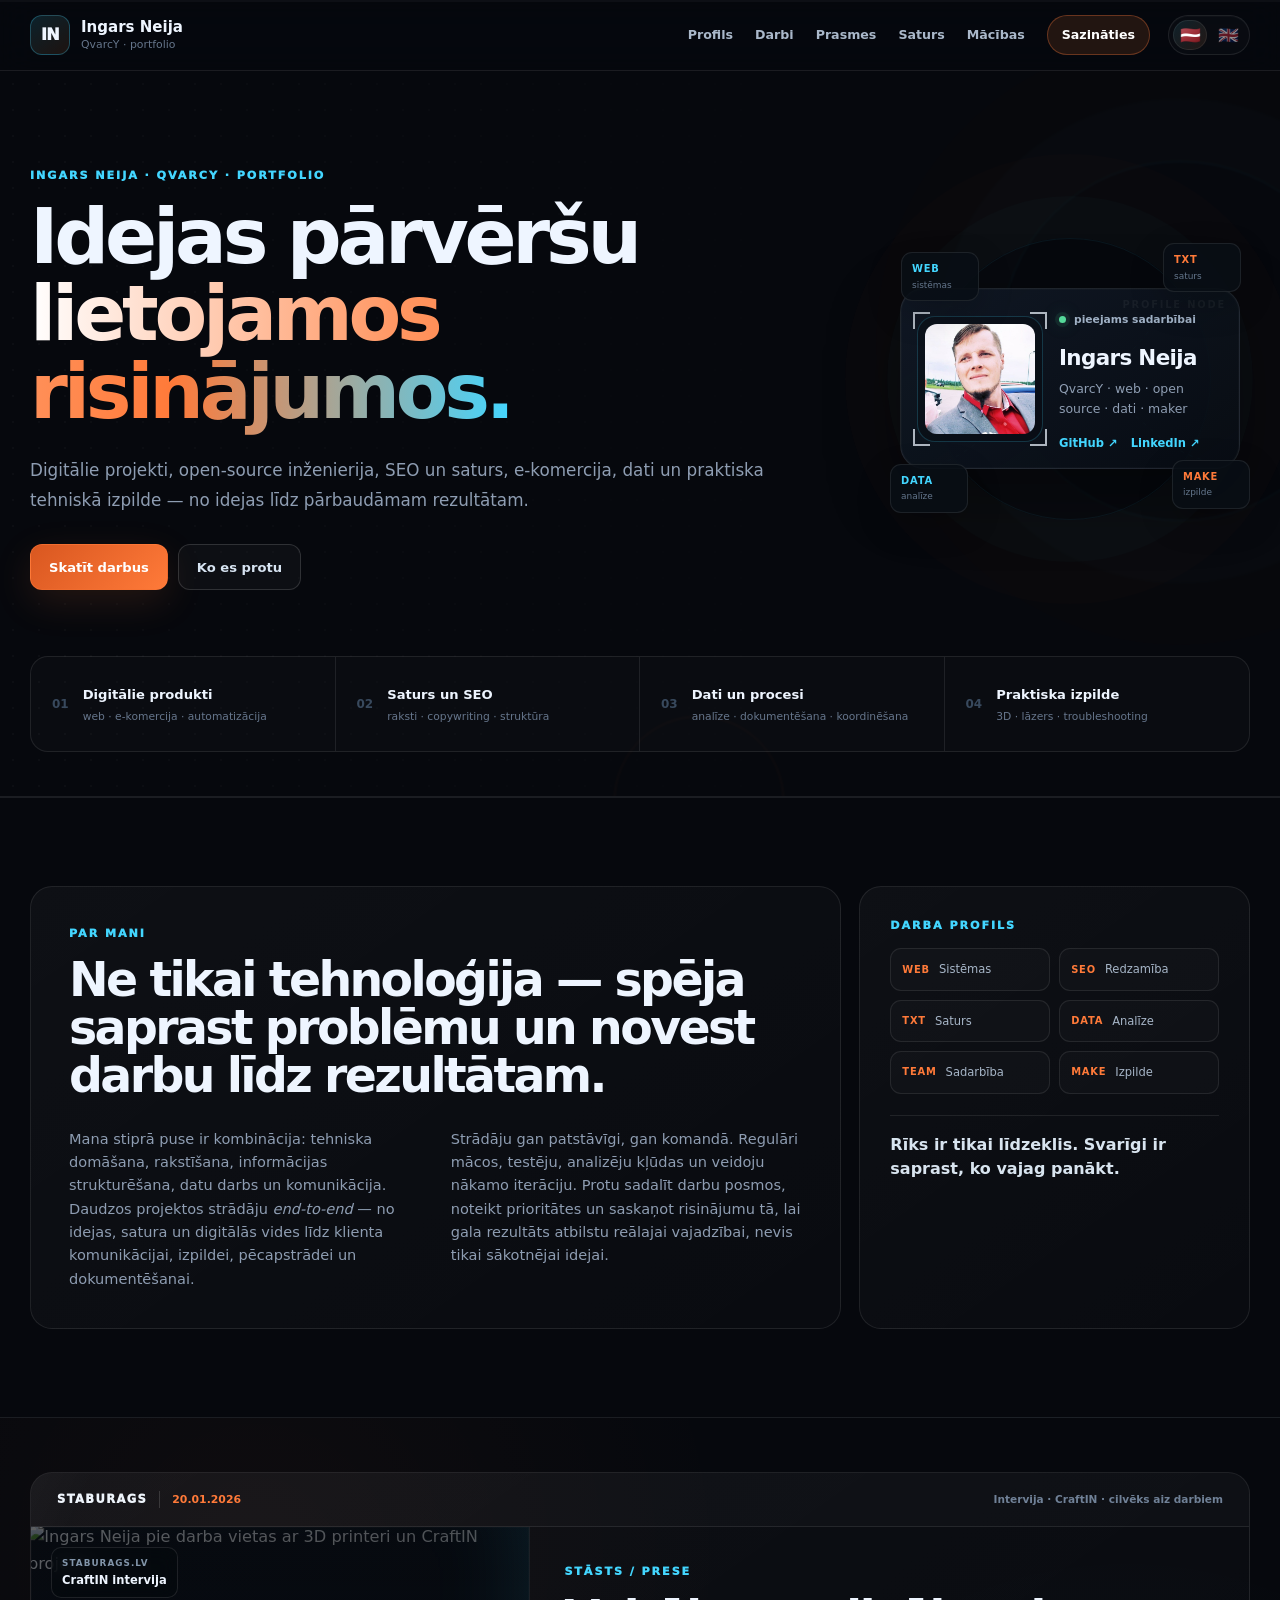
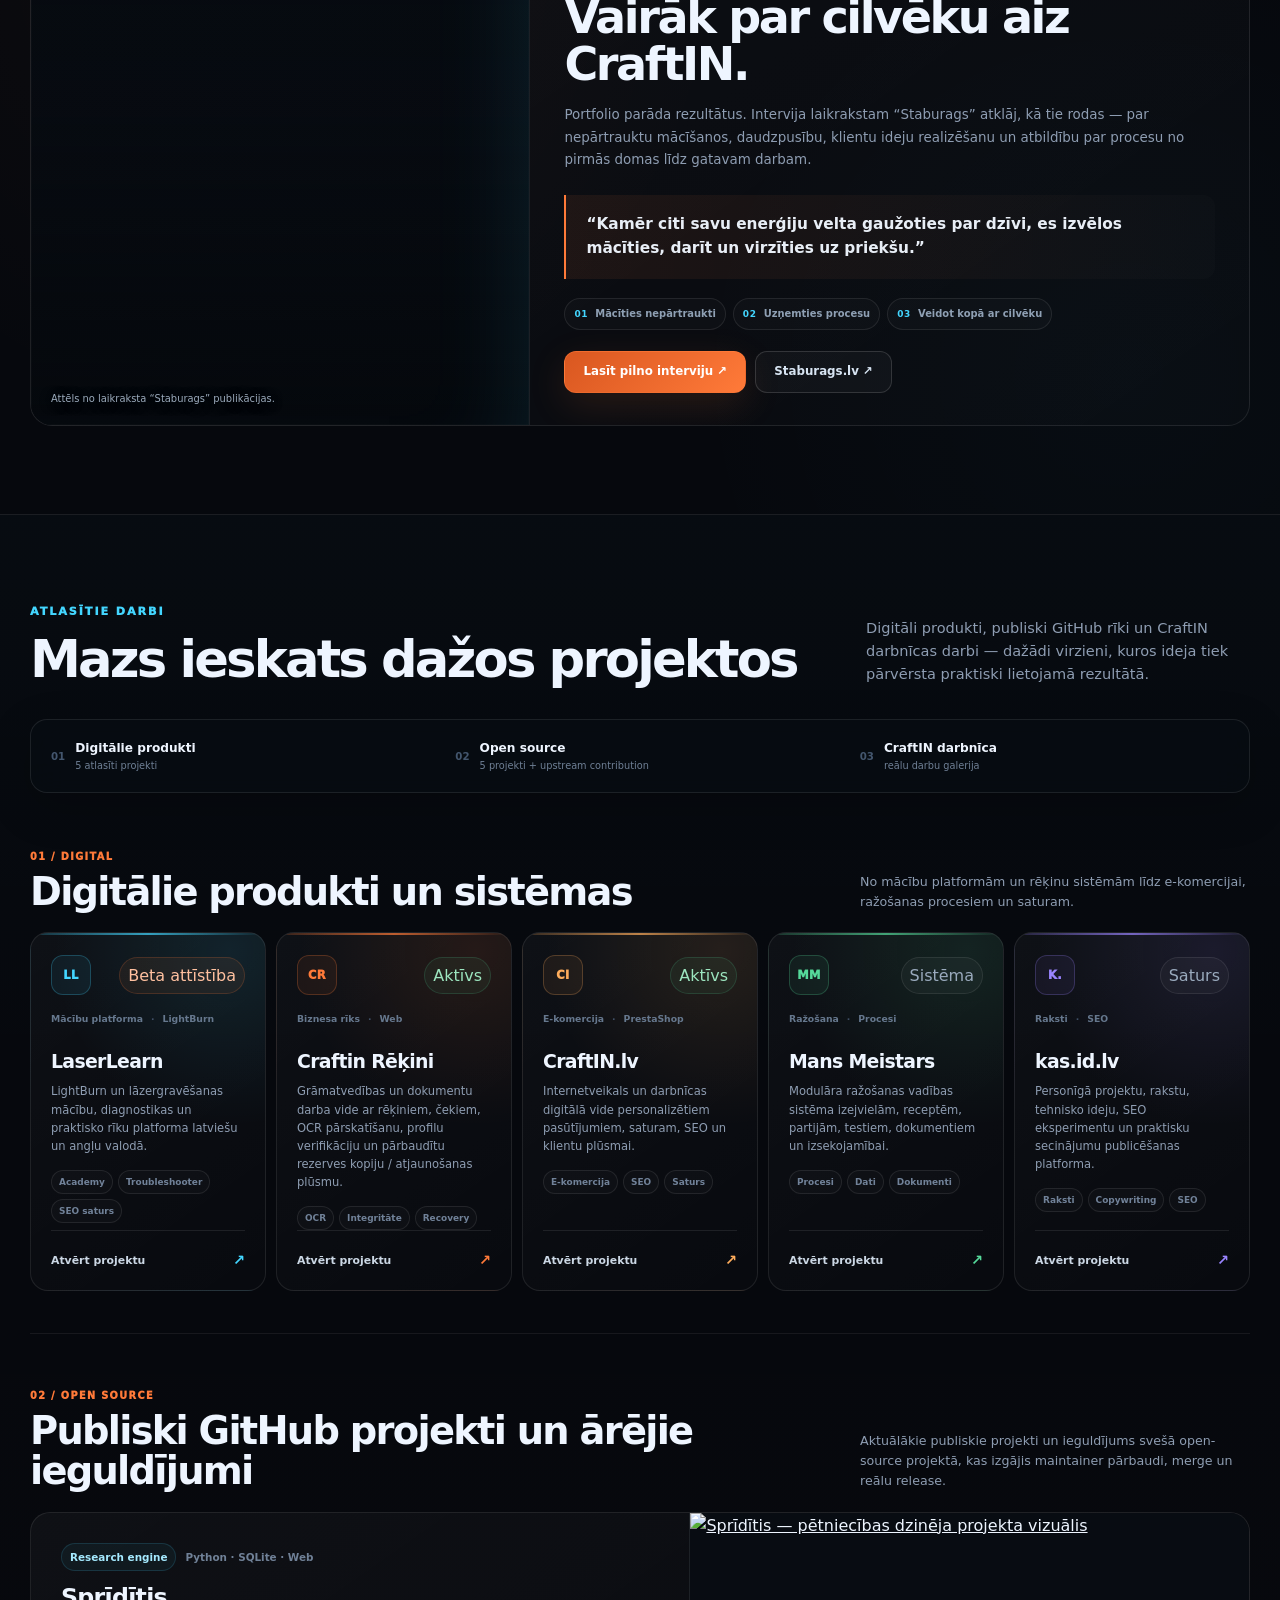
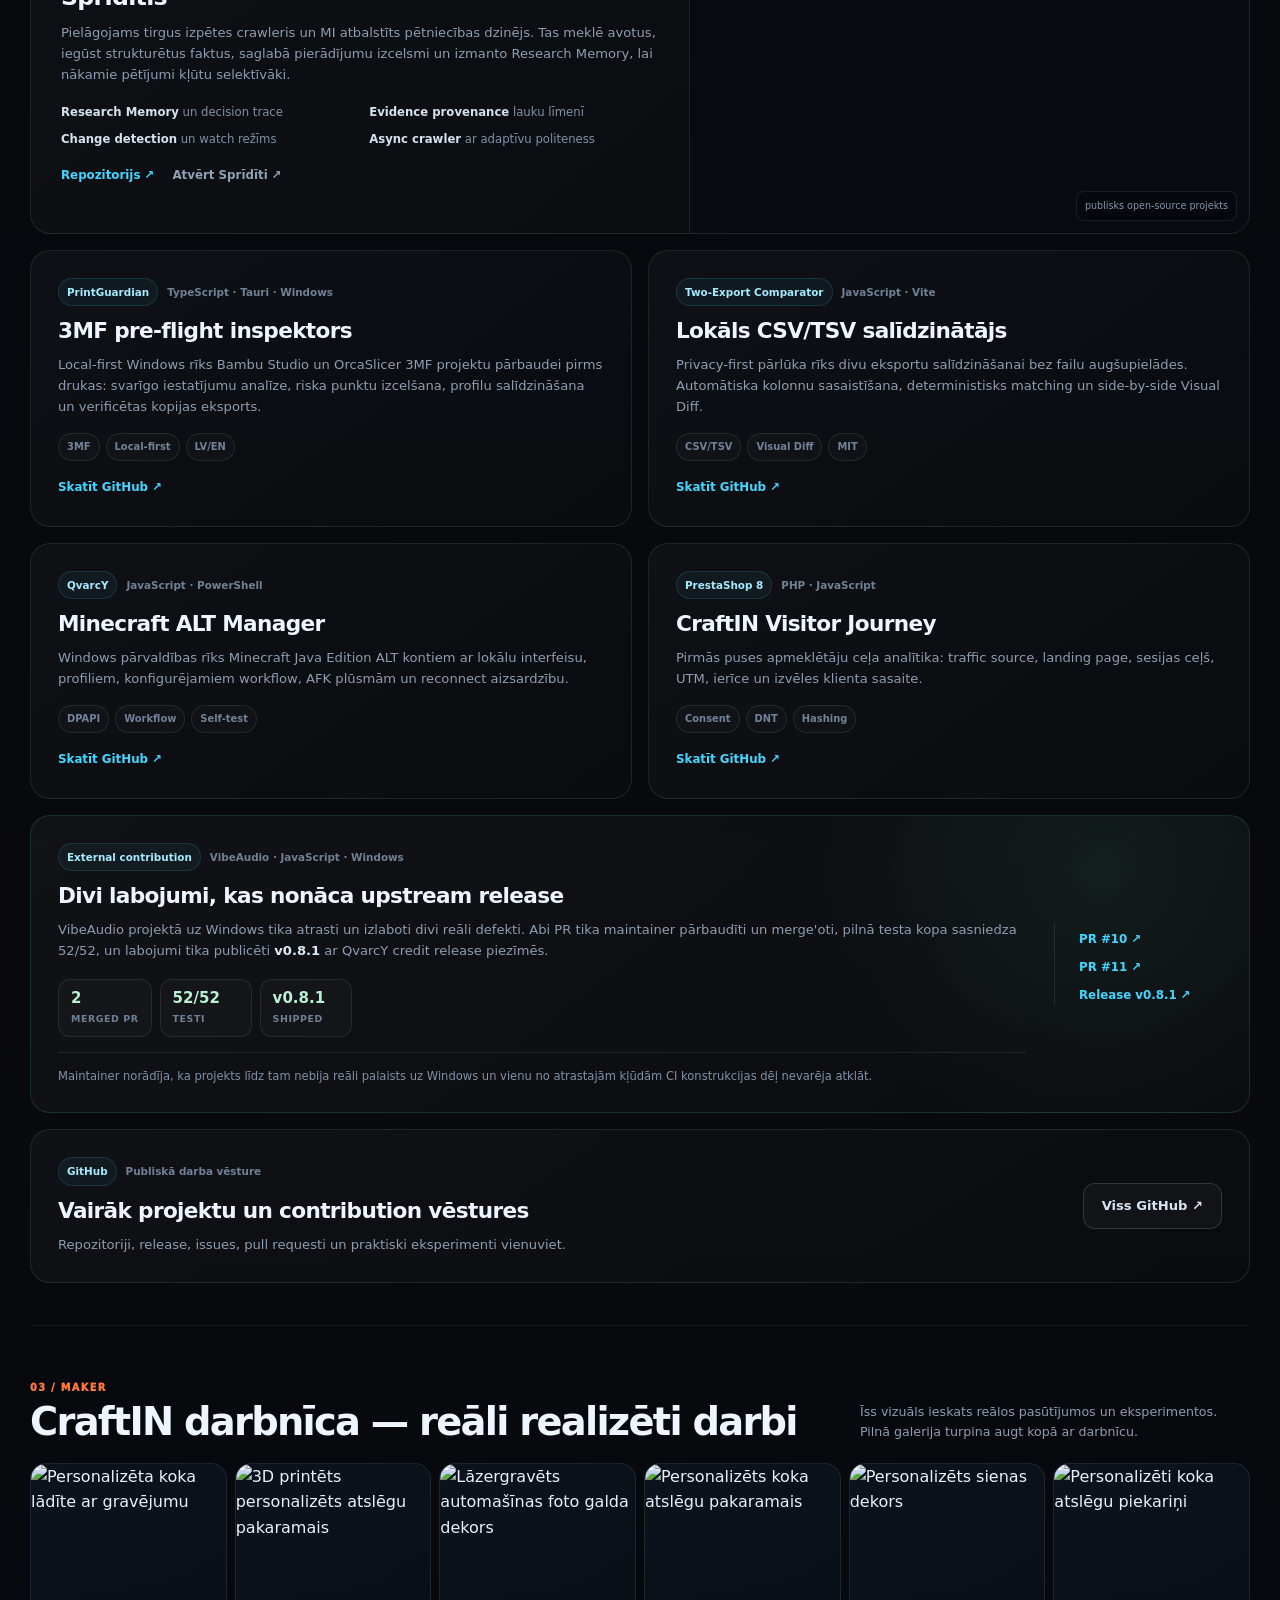
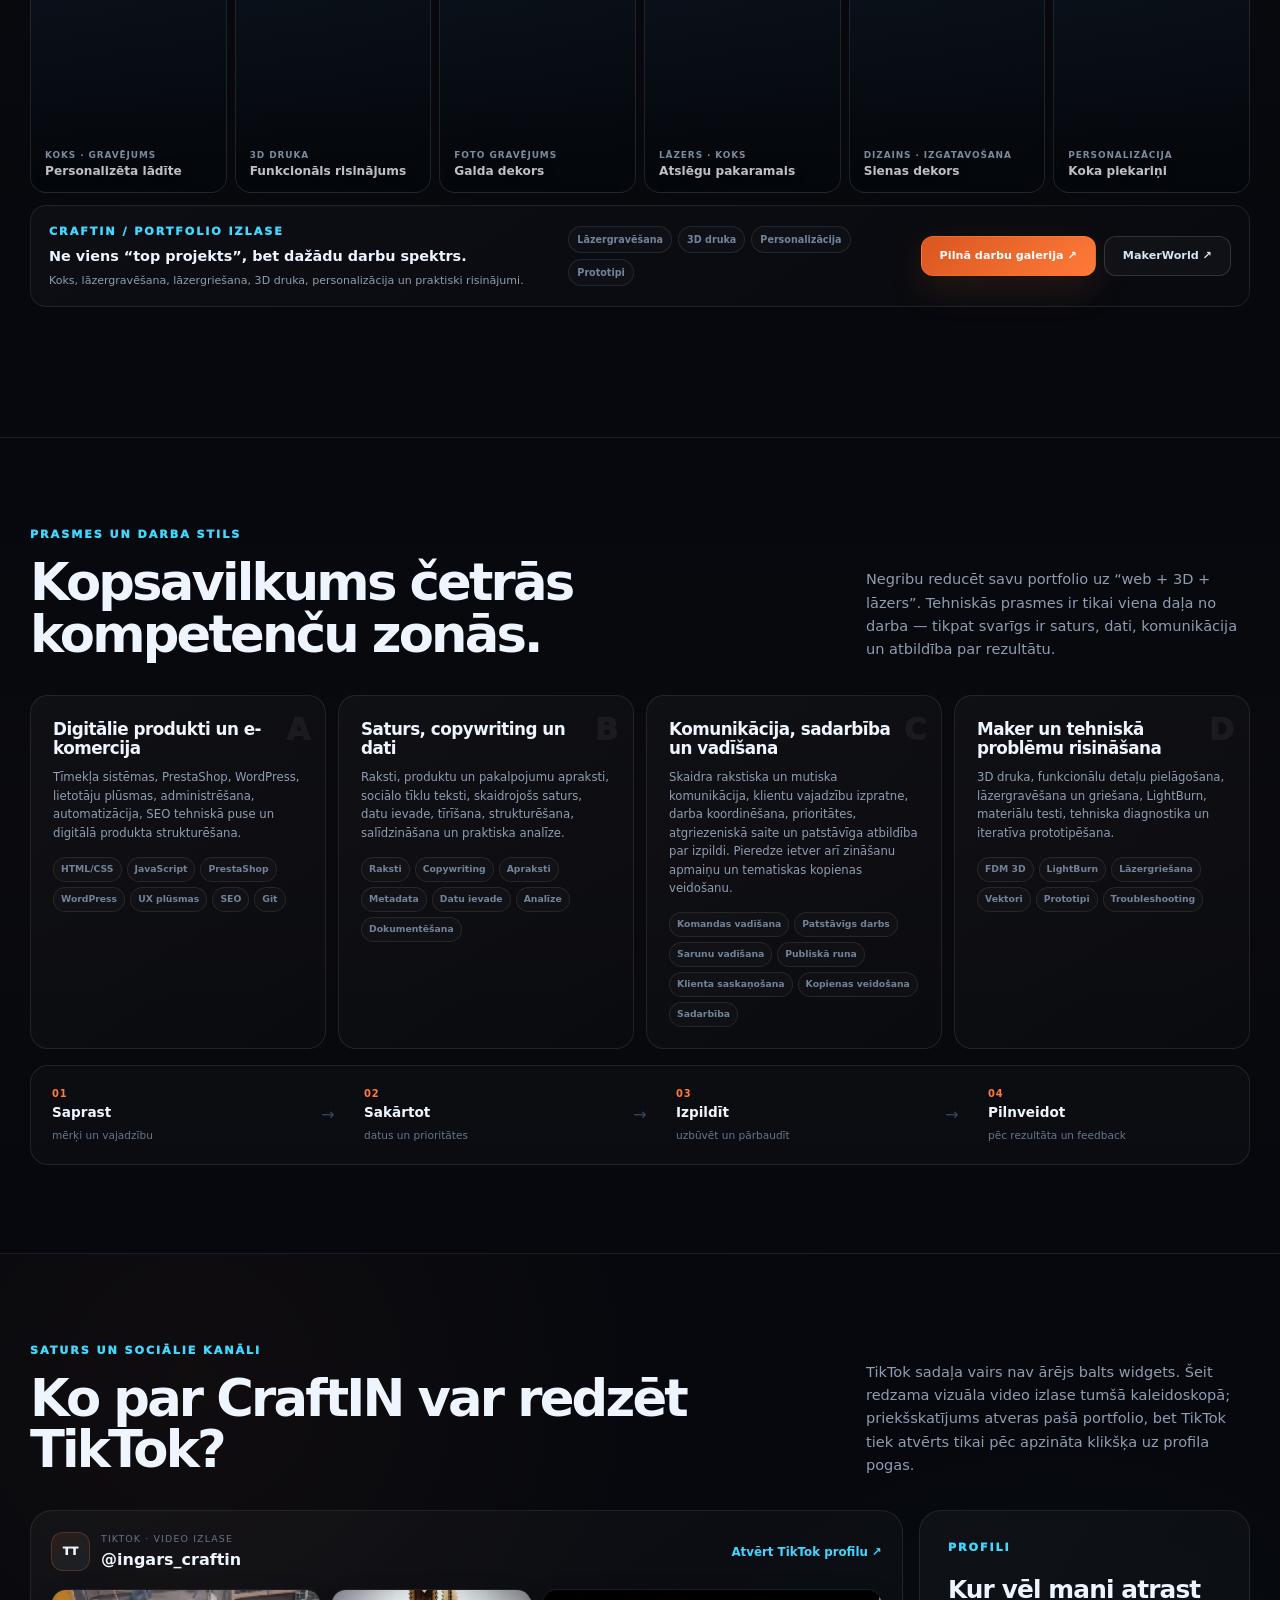
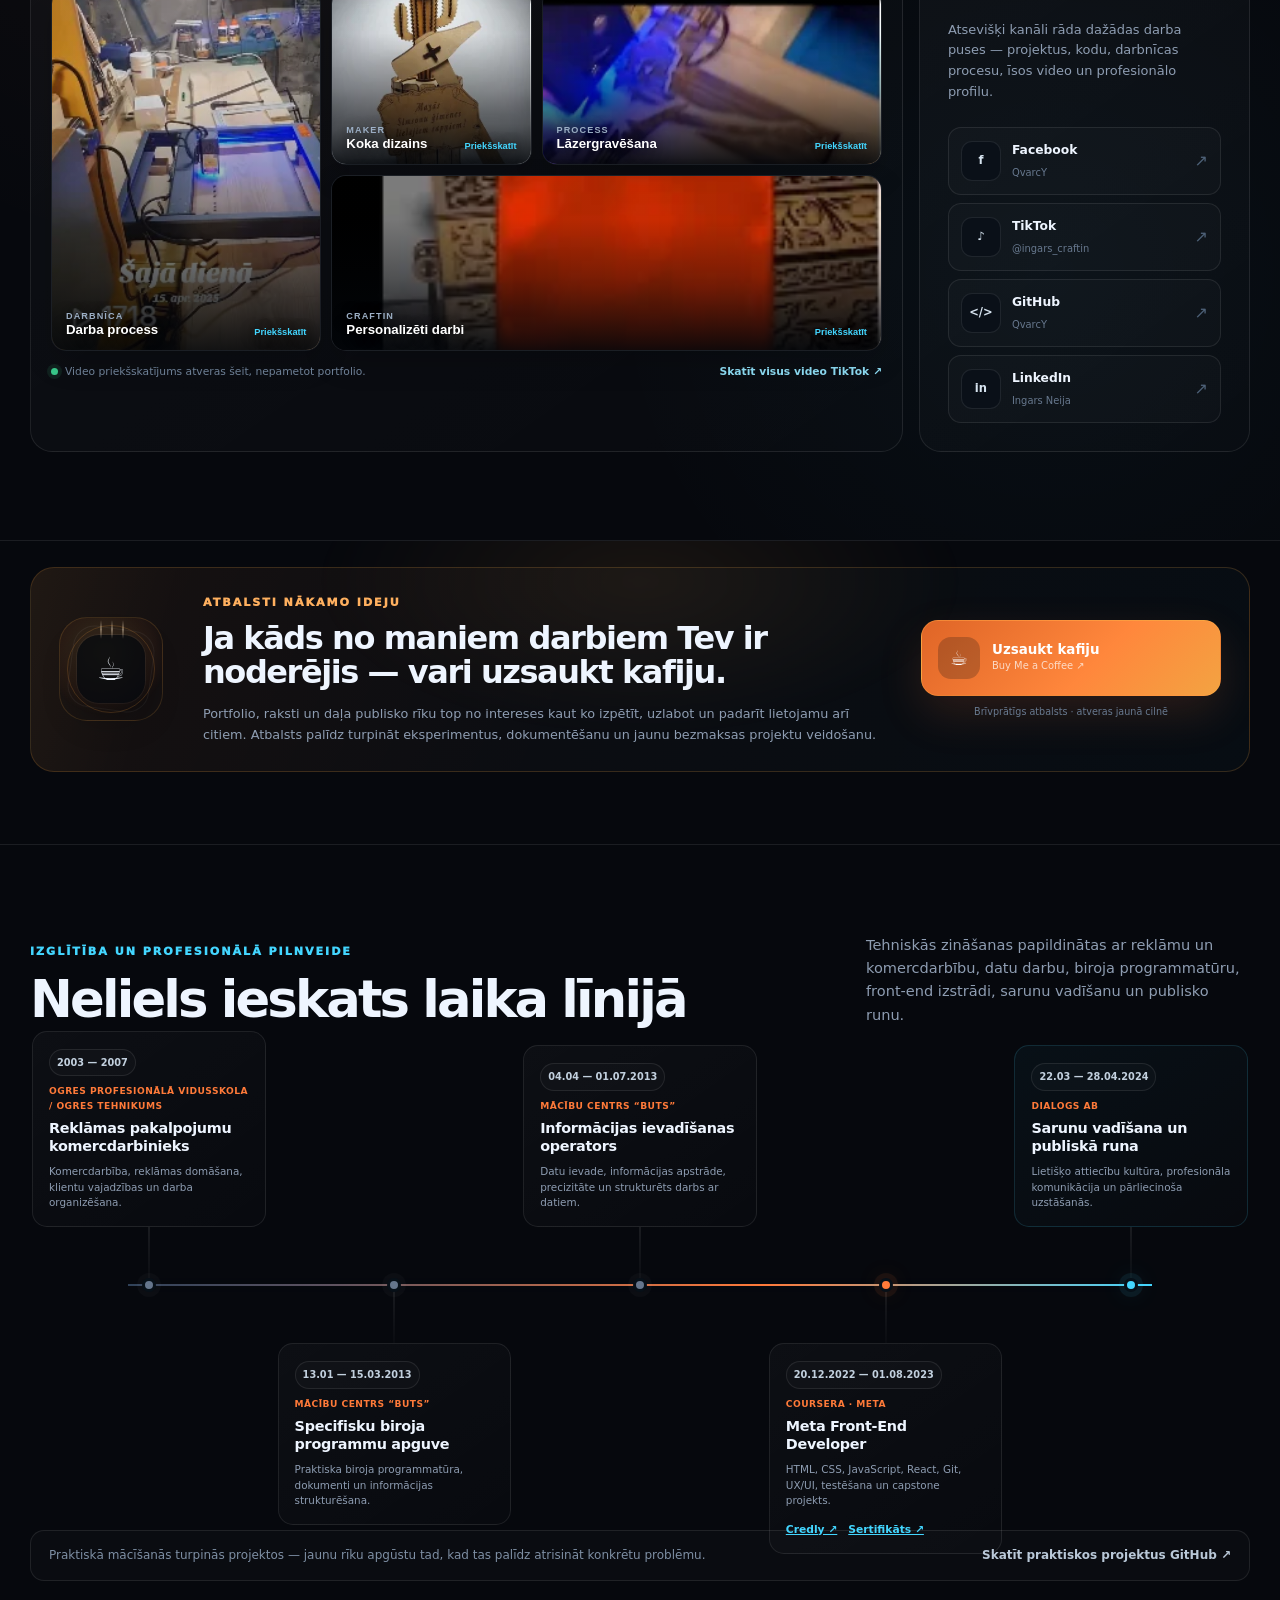
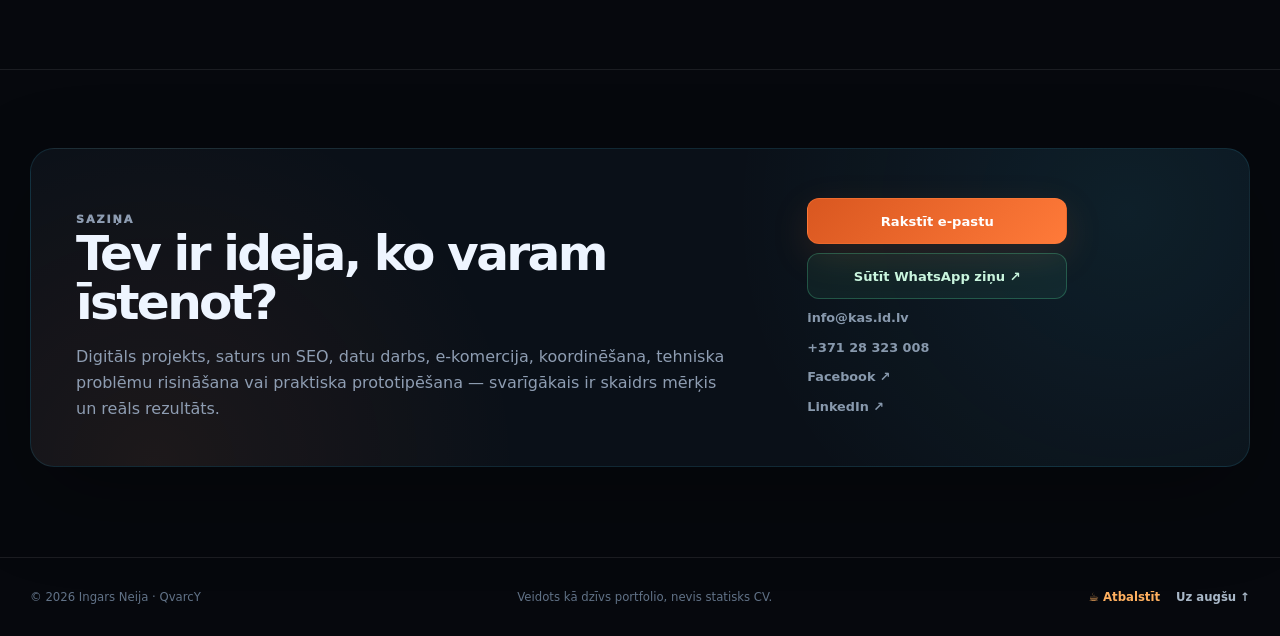
==== index.html @ 587b9746 "chore: import current portfolio" ====
<!DOCTYPE html>

<html lang="lv-LV" prefix="og: https://ogp.me/ns# profile: https://ogp.me/ns/profile#">
<head>
<meta charset="utf-8"/>
<meta content="width=device-width, initial-scale=1" name="viewport"/>
<title>Ingars Neija | Digitālie projekti, SEO, saturs un GitHub</title>
<meta content="Ingara Neijas portfolio: digitālie projekti, SEO, saturs, e-komercija, GitHub rīki, datu analīze, projektu koordinēšana, 3D druka un lāzerapstrāde." name="description"/>
<meta content="Ingars Neija" name="author"/>
<meta content="index, follow, max-image-preview:large, max-snippet:-1, max-video-preview:-1" name="robots"/>
<meta content="strict-origin-when-cross-origin" name="referrer"/>
<meta content="#0b1018" name="theme-color"/>
<meta content="Ingars Neija — portfolio" name="application-name"/>
<meta content="Ingars Neija" name="apple-mobile-web-app-title"/>
<link href="https://kas.id.lv/portfolio/" rel="canonical"/>
<link href="https://kas.id.lv/portfolio/" hreflang="lv-LV" rel="alternate"/>
<link href="https://kas.id.lv/portfolio/" hreflang="x-default" rel="alternate"/><link href="https://kas.id.lv/portfolio/en/" hreflang="en" rel="alternate"/>
<meta content="lv_LV" property="og:locale"/>
<meta content="profile" property="og:type"/>
<meta content="Ingars Neija — portfolio" property="og:site_name"/>
<meta content="Ingars Neija | Digitālie projekti, saturs, GitHub un praktiski risinājumi" property="og:title"/>
<meta content="Digitālie projekti, SEO, saturs, e-komercija, publiski GitHub rīki, dati, komunikācija, projektu koordinēšana un praktiska digitālā ražošana vienā portfolio." property="og:description"/>
<meta content="https://kas.id.lv/portfolio/" property="og:url"/>
<meta content="https://kas.id.lv/portfolio/assets/images/ingars-neija-portfolio-og.jpg" property="og:image"/>
<meta content="https://kas.id.lv/portfolio/assets/images/ingars-neija-portfolio-og.jpg" property="og:image:secure_url"/>
<meta content="image/jpeg" property="og:image:type"/>
<meta content="1200" property="og:image:width"/>
<meta content="630" property="og:image:height"/>
<meta content="Ingars Neija — digitālie projekti, SEO, saturs un praktiski risinājumi" property="og:image:alt"/>
<meta content="Ingars" property="profile:first_name"/>
<meta content="Neija" property="profile:last_name"/>
<meta content="QvarcY" property="profile:username"/>
<meta content="summary_large_image" name="twitter:card"/>
<meta content="Ingars Neija | Digitālie projekti, saturs, GitHub un praktiski risinājumi" name="twitter:title"/>
<meta content="SEO, saturs, tīmekļa sistēmas, e-komercija, GitHub projekti, dati, projektu koordinēšana, 3D druka un lāzerapstrāde vienā portfolio." name="twitter:description"/>
<meta content="https://kas.id.lv/portfolio/assets/images/ingars-neija-portfolio-og.jpg" name="twitter:image"/>
<meta content="Ingars Neija — digitālie projekti, saturs un praktiski risinājumi" name="twitter:image:alt"/>
<link href="https://kas.id.lv/portfolio/assets/images/ingars-neija-portfolio-og.jpg" rel="image_src"/>
<link as="image" fetchpriority="high" href="assets/images/ingars-neija-portrait-420.jpg" rel="preload"/>
<link href="site.webmanifest" rel="manifest"/>
<link href="assets/icons/favicon-32x32.png" rel="icon" sizes="32x32" type="image/png"/>
<link href="assets/icons/favicon-16x16.png" rel="icon" sizes="16x16" type="image/png"/>
<link href="assets/icons/apple-touch-icon.png" rel="apple-touch-icon" sizes="180x180"/>
<link href="favicon.ico" rel="shortcut icon"/>
<link href="https://kas.id.lv/sitemap.xml" rel="sitemap" type="application/xml"/>
<script type="application/ld+json">
  {
  "@context": "https://schema.org",
  "@graph": [
    {
      "@type": "WebSite",
      "@id": "https://kas.id.lv/#website",
      "url": "https://kas.id.lv/",
      "name": "kas.id.lv",
      "inLanguage": "lv-LV"
    },
    {
      "@type": [
        "WebPage",
        "ProfilePage"
      ],
      "@id": "https://kas.id.lv/portfolio/#webpage",
      "url": "https://kas.id.lv/portfolio/",
      "name": "Ingars Neija | Digitālie projekti, SEO, saturs un GitHub",
      "description": "Ingara Neijas portfolio ar digitāliem projektiem, SEO, satura veidošanu, e-komerciju, publiskiem GitHub rīkiem, datu analīzi, projektu koordinēšanu un praktisku digitālo ražošanu.",
      "inLanguage": "lv-LV",
      "isPartOf": {
        "@id": "https://kas.id.lv/#website"
      },
      "primaryImageOfPage": {
        "@id": "https://kas.id.lv/portfolio/#portrait"
      },
      "mainEntity": {
        "@id": "https://kas.id.lv/portfolio/#person"
      },
      "dateModified": "2026-09-28"
    },
    {
      "@type": "ImageObject",
      "@id": "https://kas.id.lv/portfolio/#portrait",
      "url": "https://kas.id.lv/portfolio/assets/images/ingars-neija.jpg",
      "contentUrl": "https://kas.id.lv/portfolio/assets/images/ingars-neija.jpg",
      "caption": "Ingars Neija"
    },
    {
      "@type": "Person",
      "@id": "https://kas.id.lv/portfolio/#person",
      "name": "Ingars Neija",
      "alternateName": "QvarcY",
      "url": "https://kas.id.lv/portfolio/",
      "image": {
        "@id": "https://kas.id.lv/portfolio/#portrait"
      },
      "description": "Digitālo projektu, satura, SEO, e-komercijas un praktisku risinājumu veidotājs ar pieredzi datu, procesu un klientu vajadzību strukturēšanā.",
      "jobTitle": "Digitālo projektu, satura un praktisko risinājumu veidotājs",
      "email": "mailto:info@kas.id.lv",
      "telephone": "+37128323008",
      "contactPoint": {
        "@type": "ContactPoint",
        "contactType": "professional inquiries",
        "telephone": "+37128323008",
        "email": "info@kas.id.lv",
        "availableLanguage": [
          "lv",
          "en"
        ]
      },
      "address": {
        "@type": "PostalAddress",
        "addressLocality": "Skrīveri",
        "addressRegion": "Aizkraukles novads",
        "addressCountry": "LV"
      },
      "sameAs": [
        "https://www.linkedin.com/in/ingars-neija/",
        "https://github.com/QvarcY",
        "https://www.facebook.com/QvarcY",
        "https://www.tiktok.com/@ingars_craftin",
        "https://qvarcy.github.io/minecraft-alt-manager/",
        "https://www.credly.com/badges/28376ec0-ccb4-4216-82e0-293c276e9e8b/public_url",
        "https://github.com/QvarcY/spriditis",
        "https://github.com/QvarcY/PrintGuardian",
        "https://github.com/QvarcY/two-export-comparator"
      ],
      "knowsAbout": [
        "Digitālie projekti",
        "Tīmekļa sistēmas",
        "GitHub un publiski programmatūras projekti",
        "JavaScript un PHP risinājumi",
        "HTML un CSS",
        "E-komercija",
        "PrestaShop",
        "WordPress",
        "SEO",
        "Satura arhitektūra",
        "Rakstu veidošana",
        "Copywriting",
        "Produktu un pakalpojumu apraksti",
        "Datu ievade un strukturēšana",
        "Praktiska datu analīze",
        "Projektu koordinēšana",
        "Komandas vadīšana",
        "Klientu komunikācija",
        "Tehniskā problēmu risināšana",
        "Procesu automatizācija",
        "Pirmās puses analītika",
        "3D druka",
        "FDM prototipēšana",
        "Lāzergravēšana",
        "Lāzergriešana",
        "LightBurn",
        "Kopienas veidošana",
        "Zināšanu apmaiņa",
        "Python",
        "TypeScript",
        "Open source",
        "Pētniecības sistēmas",
        "Local-first rīki",
        "3MF analīze"
      ],
      "worksFor": {
        "@type": "Organization",
        "name": "CraftIN",
        "url": "https://craftin.lv/"
      },
      "hasCredential": [
        {
          "@type": "EducationalOccupationalCredential",
          "name": "Meta Front-End Developer Professional Certificate",
          "credentialCategory": "Professional Certificate",
          "url": "https://www.credly.com/badges/28376ec0-ccb4-4216-82e0-293c276e9e8b/public_url",
          "recognizedBy": {
            "@type": "Organization",
            "name": "Meta"
          }
        },
        {
          "@type": "EducationalOccupationalCredential",
          "name": "Lietišķo attiecību kultūra, sarunu vadīšana un publiskā runa/uzstāšanās",
          "credentialCategory": "Professional development course",
          "recognizedBy": {
            "@type": "Organization",
            "name": "Dialogs AB"
          }
        },
        {
          "@type": "EducationalOccupationalCredential",
          "name": "Datorapmācība – informācijas ievadīšanas operators",
          "credentialCategory": "Training course",
          "recognizedBy": {
            "@type": "Organization",
            "name": "Mācību centrs Buts"
          }
        },
        {
          "@type": "EducationalOccupationalCredential",
          "name": "Datorapmācība specifisku biroja programmu apguvē",
          "credentialCategory": "Training course",
          "recognizedBy": {
            "@type": "Organization",
            "name": "Mācību centrs Buts"
          }
        }
      ],
      "alumniOf": {
        "@type": "EducationalOrganization",
        "name": "Ogres profesionālā vidusskola"
      },
      "subjectOf": {
        "@type": "NewsArticle",
        "headline": "Ja vēlies redzēt cilvēku, kurš izmainīs tavu dzīvi uz labo pusi, paskaties spogulī! “CraftIN” — darbnīca, kur sapņi pārvēršas taustāmās lietās",
        "datePublished": "2026-01-20",
        "url": "https://staburags.lv/zinas/ja-velies-redzet-cilveku-kurs-izmainis-tavu-dzivi-uz-labo-pusi-paskaties-spoguli-craftin-darbnica-kur-sapni-parversas-taustamas-lietas/",
        "author": {
          "@type": "Person",
          "name": "Ginta Grincēviča"
        },
        "publisher": {
          "@type": "Organization",
          "name": "Staburags"
        },
        "about": {
          "@id": "https://kas.id.lv/portfolio/#person"
        },
        "image": "https://staburags.lv/wp-content/uploads/2026/01/bilde-1-24-1024x682.png"
      }
    },
    {
      "@type": "ItemList",
      "@id": "https://kas.id.lv/portfolio/#digital-projects",
      "name": "Ingara Neijas atlasītie digitālie projekti",
      "itemListElement": [
        {
          "@type": "ListItem",
          "position": 1,
          "item": {
            "@type": "SoftwareSourceCode",
            "name": "Sprīdītis",
            "url": "https://github.com/QvarcY/spriditis",
            "description": "Pielāgojams tirgus izpētes crawleris un MI atbalstīts pētniecības dzinējs ar Research Memory, pierādījumu izcelsmi, izmaiņu noteikšanu un adaptīvu pārmeklēšanu.",
            "creator": {
              "@id": "https://kas.id.lv/portfolio/#person"
            },
            "codeRepository": "https://github.com/QvarcY/spriditis",
            "programmingLanguage": [
              "Python"
            ]
          }
        },
        {
          "@type": "ListItem",
          "position": 2,
          "item": {
            "@type": "SoftwareSourceCode",
            "name": "PrintGuardian",
            "url": "https://github.com/QvarcY/PrintGuardian",
            "description": "Local-first Windows 3MF pre-flight inspektors Bambu Studio un OrcaSlicer projektiem ar riska punktu analīzi, profilu salīdzināšanu un verificētu eksportu.",
            "creator": {
              "@id": "https://kas.id.lv/portfolio/#person"
            },
            "codeRepository": "https://github.com/QvarcY/PrintGuardian",
            "programmingLanguage": [
              "TypeScript"
            ]
          }
        },
        {
          "@type": "ListItem",
          "position": 3,
          "item": {
            "@type": "SoftwareSourceCode",
            "name": "Two-Export Comparator",
            "url": "https://github.com/QvarcY/two-export-comparator",
            "description": "Privacy-first pārlūka rīks divu CSV/TSV eksportu lokālai salīdzināšanai ar automātisku sasaistīšanu un Visual Diff.",
            "creator": {
              "@id": "https://kas.id.lv/portfolio/#person"
            },
            "codeRepository": "https://github.com/QvarcY/two-export-comparator",
            "programmingLanguage": [
              "JavaScript"
            ]
          }
        },
        {
          "@type": "ListItem",
          "position": 4,
          "item": {
            "@type": "CreativeWork",
            "name": "LaserLearn",
            "url": "https://laserlearn.craftin.lv/",
            "description": "LightBurn un lāzergravēšanas mācību, uzziņu, diagnostikas un praktisko rīku platforma.",
            "creator": {
              "@id": "https://kas.id.lv/portfolio/#person"
            }
          }
        },
        {
          "@type": "ListItem",
          "position": 5,
          "item": {
            "@type": "SoftwareApplication",
            "name": "Craftin Rēķini",
            "url": "https://rekini.craftin.lv/",
            "applicationCategory": "BusinessApplication",
            "operatingSystem": "Web",
            "description": "Grāmatvedības un dokumentu darba vide ar rēķiniem, čekiem, OCR pārskatīšanu, verifikāciju un pārbaudītu backup / recovery plūsmu.",
            "creator": {
              "@id": "https://kas.id.lv/portfolio/#person"
            }
          }
        },
        {
          "@type": "ListItem",
          "position": 6,
          "item": {
            "@type": "WebSite",
            "name": "CraftIN.lv",
            "url": "https://craftin.lv/",
            "description": "Personalizētu izstrādājumu internetveikals un mājas darbnīcas digitālā vide.",
            "creator": {
              "@id": "https://kas.id.lv/portfolio/#person"
            }
          }
        },
        {
          "@type": "ListItem",
          "position": 7,
          "item": {
            "@type": "SoftwareApplication",
            "name": "Mans Meistars",
            "url": "https://re.id.lv/",
            "applicationCategory": "BusinessApplication",
            "operatingSystem": "Web",
            "description": "Modulāra ražošanas vadības sistēma izejvielām, receptēm, testiem, partijām, dokumentiem, etiķetēm un izsekojamībai.",
            "creator": {
              "@id": "https://kas.id.lv/portfolio/#person"
            }
          }
        },
        {
          "@type": "ListItem",
          "position": 8,
          "item": {
            "@type": "WebSite",
            "name": "kas.id.lv",
            "url": "https://kas.id.lv/",
            "description": "Personīgā projektu, rakstu, SEO eksperimentu un tehnisko ideju publicēšanas platforma.",
            "creator": {
              "@id": "https://kas.id.lv/portfolio/#person"
            }
          }
        },
        {
          "@type": "ListItem",
          "position": 9,
          "item": {
            "@type": "SoftwareSourceCode",
            "name": "Minecraft ALT Manager",
            "url": "https://github.com/QvarcY/minecraft-alt-manager",
            "codeRepository": "https://github.com/QvarcY/minecraft-alt-manager",
            "programmingLanguage": [
              "JavaScript",
              "PowerShell"
            ],
            "description": "Windows rīks Minecraft Java Edition ALT kontu profiliem, konfigurējamiem automatizācijas workflow, AFK un reconnect plūsmām.",
            "creator": {
              "@id": "https://kas.id.lv/portfolio/#person"
            }
          }
        },
        {
          "@type": "ListItem",
          "position": 10,
          "item": {
            "@type": "SoftwareSourceCode",
            "name": "CraftIN Visitor Journey",
            "url": "https://github.com/QvarcY/prestashop-8-visitor-journey-tracker",
            "codeRepository": "https://github.com/QvarcY/prestashop-8-visitor-journey-tracker",
            "programmingLanguage": [
              "PHP",
              "JavaScript"
            ],
            "description": "Pirmās puses apmeklētāju ceļa analītikas modulis PrestaShop 8 ar avotu, landing page, sesijas ceļa un izvēles klienta sasaistes analīzi.",
            "creator": {
              "@id": "https://kas.id.lv/portfolio/#person"
            }
          }
        }
      ]
    }
  ]
}
  </script>
<script>document.documentElement.classList.add('js');</script>
<link href="assets/css/portfolio.css?v=20260928-v13" rel="stylesheet"/>
<script defer="" src="assets/js/portfolio.js?v=20260928-v13"></script>
</head>
<body>
<div aria-hidden="true" class="top-anchor" id="top"></div>
<a class="skip-link" href="#saturs">Pāriet uz saturu</a>
<div aria-hidden="true" class="page-progress"><span></span></div>
<header class="site-header">
<div class="container header-inner">
<a aria-label="Ingars Neija — sākums" class="brand" href="#top">
<span class="brand-mark">IN</span>
<span class="brand-copy"><strong>Ingars Neija</strong><small>QvarcY · portfolio</small></span>
</a>


<div class="header-right"><nav aria-label="Galvenā navigācija" class="main-nav" id="main-nav">
<a href="#par-mani">Profils</a>
<a href="#projekti">Darbi</a>
<a href="#prasmes">Prasmes</a>
<a href="#socialie">Saturs</a>
<a href="#pieredze">Mācības</a>
<a class="nav-cta" href="#kontakti">Sazināties</a>
</nav><nav aria-label="Valodas izvēle" class="language-switcher"><a aria-current="page" aria-label="Latviešu valoda" class="lang-option is-active" href="./" lang="lv" title="Latviešu">🇱🇻</a><a aria-label="English language" class="lang-option" href="en/" hreflang="en" lang="en" title="English">🇬🇧</a></nav><button aria-controls="main-nav" aria-expanded="false" aria-label="Atvērt izvēlni" class="nav-toggle" type="button"><span></span><span></span><span></span></button></div></div>
</header>
<main id="saturs">
<section aria-labelledby="hero-title" class="hero">
<div aria-hidden="true" class="hero-noise"></div>
<div aria-hidden="true" class="hero-orb hero-orb-a"></div>
<div aria-hidden="true" class="hero-orb hero-orb-b"></div>
<div class="container hero-shell">
<div class="hero-copy reveal">
<p class="eyebrow">Ingars Neija · QvarcY · Portfolio</p>
<h1 id="hero-title">Idejas pārvēršu <span>lietojamos risinājumos.</span></h1>
<p class="lead">Digitālie projekti, open-source inženierija, SEO un saturs, e-komercija, dati un praktiska tehniskā izpilde — no idejas līdz pārbaudāmam rezultātam.</p>
<div class="hero-actions">
<a class="button button-primary" href="#projekti">Skatīt darbus</a>
<a class="button button-secondary" href="#prasmes">Ko es protu</a>
</div>
</div>
<div aria-label="Ingara Neijas profesionālais profils" class="profile-constellation reveal">
<svg aria-hidden="true" class="constellation-lines" focusable="false" viewbox="0 0 460 350">
<path d="M75 82 C135 90, 140 145, 190 162"></path><path d="M385 70 C330 92, 330 135, 278 160"></path>
<path d="M62 284 C118 265, 138 220, 190 202"></path><path d="M398 278 C340 260, 323 218, 277 201"></path>
</svg>
<span class="orbit-node orbit-web"><b>WEB</b><small>sistēmas</small></span>
<span class="orbit-node orbit-content"><b>TXT</b><small>saturs</small></span>
<span class="orbit-node orbit-data"><b>DATA</b><small>analīze</small></span>
<span class="orbit-node orbit-make"><b>MAKE</b><small>izpilde</small></span>
<aside class="identity-module glow-card">
<div class="photo-frame">
<span class="corner c1"></span><span class="corner c2"></span><span class="corner c3"></span><span class="corner c4"></span>
<img alt="Ingars Neija" decoding="async" fetchpriority="high" height="420" src="assets/images/ingars-neija-portrait-420.jpg" width="420"/>
</div>
<div class="identity-copy">
<span class="online"><i></i> pieejams sadarbībai</span>
<h2>Ingars Neija</h2>
<p>QvarcY · web · open source · dati · maker</p>
<nav aria-label="Profila saites" class="identity-links">
<a href="https://github.com/QvarcY" rel="external me noopener noreferrer" target="_blank">GitHub ↗</a>
<a href="https://www.linkedin.com/in/ingars-neija/" rel="external me noopener noreferrer" target="_blank">LinkedIn ↗</a>
</nav>
</div>
</aside>
</div>
</div>
<div aria-label="Galvenās darba jomas" class="container capability-rail reveal">
<div><b>01</b><span><strong>Digitālie produkti</strong><small>web · e-komercija · automatizācija</small></span></div>
<div><b>02</b><span><strong>Saturs un SEO</strong><small>raksti · copywriting · struktūra</small></span></div>
<div><b>03</b><span><strong>Dati un procesi</strong><small>analīze · dokumentēšana · koordinēšana</small></span></div>
<div><b>04</b><span><strong>Praktiska izpilde</strong><small>3D · lāzers · troubleshooting</small></span></div>
</div>
</section>
<section class="section section-profile" id="par-mani">
<div class="container profile-bento">
<article class="panel panel-about reveal glow-card">
<p class="eyebrow">Par mani</p>
<h2>Ne tikai tehnoloģija — spēja saprast problēmu un novest darbu līdz rezultātam.</h2>
<div class="about-columns">
<p>Mana stiprā puse ir kombinācija: tehniska domāšana, rakstīšana, informācijas strukturēšana, datu darbs un komunikācija. Daudzos projektos strādāju <em>end-to-end</em> — no idejas, satura un digitālās vides līdz klienta komunikācijai, izpildei, pēcapstrādei un dokumentēšanai.</p>
<p>Strādāju gan patstāvīgi, gan komandā. Regulāri mācos, testēju, analizēju kļūdas un veidoju nākamo iterāciju. Protu sadalīt darbu posmos, noteikt prioritātes un saskaņot risinājumu tā, lai gala rezultāts atbilstu reālajai vajadzībai, nevis tikai sākotnējai idejai.</p>
</div>
</article>
<aside class="panel panel-focus reveal glow-card">
<p class="eyebrow">Darba profils</p>
<div class="focus-matrix">
<span><b>WEB</b> Sistēmas</span><span><b>SEO</b> Redzamība</span><span><b>TXT</b> Saturs</span><span><b>DATA</b> Analīze</span><span><b>TEAM</b> Sadarbība</span><span><b>MAKE</b> Izpilde</span>
</div>
<blockquote>Rīks ir tikai līdzeklis. Svarīgi ir saprast, ko vajag panākt.</blockquote>
</aside>
</div>
</section>
<section aria-labelledby="stasts-title" class="section press-story-section" id="stasts">
<div class="container">
<article class="press-editorial press-editorial-photo reveal glow-card">
<header class="press-topline">
<div class="press-source"><span>STABURAGS</span><time datetime="2026-01-20">20.01.2026</time></div>
<div class="press-topic">Intervija · CraftIN · cilvēks aiz darbiem</div>
</header>
<div class="press-photo-grid">
<figure class="press-photo">
<a aria-label="Atvērt interviju Staburags.lv" href="https://staburags.lv/zinas/ja-velies-redzet-cilveku-kurs-izmainis-tavu-dzivi-uz-labo-pusi-paskaties-spoguli-craftin-darbnica-kur-sapni-parversas-taustamas-lietas/" rel="external noopener noreferrer" target="_blank">
<img alt="Ingars Neija pie darba vietas ar 3D printeri un CraftIN projektu" decoding="async" height="682" loading="lazy" referrerpolicy="no-referrer" src="https://staburags.lv/wp-content/uploads/2026/01/bilde-1-24-1024x682.png" width="1024"/>
<span aria-hidden="true" class="press-photo-shade"></span>
<span class="press-photo-label"><small>Staburags.lv</small><strong>CraftIN intervija</strong></span>
</a>
<figcaption>Attēls no laikraksta “Staburags” publikācijas.</figcaption>
</figure>
<div class="press-content">
<div class="press-main-copy">
<p class="eyebrow">Stāsts / prese</p>
<h2 id="stasts-title">Vairāk par cilvēku aiz CraftIN.</h2>
<p class="press-intro">Portfolio parāda rezultātus. Intervija laikrakstam “Staburags” atklāj, kā tie rodas — par nepārtrauktu mācīšanos, daudzpusību, klientu ideju realizēšanu un atbildību par procesu no pirmās domas līdz gatavam darbam.</p>
</div>
<blockquote class="press-inline-quote">“Kamēr citi savu enerģiju velta gaužoties par dzīvi, es izvēlos mācīties, darīt un virzīties uz priekšu.”</blockquote>
<div aria-label="Intervijā izceltās darba pieejas" class="press-mini-principles">
<span><b>01</b> Mācīties nepārtraukti</span>
<span><b>02</b> Uzņemties procesu</span>
<span><b>03</b> Veidot kopā ar cilvēku</span>
</div>
<div class="press-actions">
<a class="button button-primary" href="https://craftin.lv/lv/Blogs/post/2-intervija-laikraksta-staburags-craftin-darbnica-kur-sapni-parversas-taustamas-lietas-" rel="external noopener noreferrer" target="_blank">Lasīt pilno interviju ↗</a>
<a class="button button-secondary" href="https://staburags.lv/zinas/ja-velies-redzet-cilveku-kurs-izmainis-tavu-dzivi-uz-labo-pusi-paskaties-spoguli-craftin-darbnica-kur-sapni-parversas-taustamas-lietas/" rel="external noopener noreferrer" target="_blank">Staburags.lv ↗</a>
</div>
</div>
</div>
</article>
</div>
</section>
<section class="section work-console" id="projekti">
<div class="container">
<div class="section-head reveal">
<div><p class="eyebrow">Atlasītie darbi</p><h2>Mazs ieskats dažos projektos</h2></div>
<p>Digitāli produkti, publiski GitHub rīki un CraftIN darbnīcas darbi — dažādi virzieni, kuros ideja tiek pārvērsta praktiski lietojamā rezultātā.</p>
</div>
<nav aria-label="Darbu sadaļu indekss" class="work-index reveal">
<a href="#digitalie-projekti"><span>01</span><strong>Digitālie produkti</strong><small>5 atlasīti projekti</small></a>
<a href="#github-projekti"><span>02</span><strong>Open source</strong><small>5 projekti + upstream contribution</small></a>
<a href="#darbnicas-darbi"><span>03</span><strong>CraftIN darbnīca</strong><small>reālu darbu galerija</small></a>
</nav>
<section aria-labelledby="digitalie-title" class="work-chapter" id="digitalie-projekti">
<header class="chapter-head reveal"><div><span>01 / DIGITAL</span><h3 id="digitalie-title">Digitālie produkti un sistēmas</h3></div><p>No mācību platformām un rēķinu sistēmām līdz e-komercijai, ražošanas procesiem un saturam.</p></header>
<div aria-label="Atlasīti digitālie projekti" class="project-kaleidoscope reveal">
<article class="project-tile glow-card" id="laserlearn" style="--project-accent:67,214,255">
<div class="project-tile-head"><span class="project-code">LL</span><span class="state state-build">Beta attīstība</span></div>
<div class="project-kicker"><span>Mācību platforma</span><span>LightBurn</span></div>
<h4>LaserLearn</h4>
<p>LightBurn un lāzergravēšanas mācību, diagnostikas un praktisko rīku platforma latviešu un angļu valodā.</p>
<ul class="chip-list"><li>Academy</li><li>Troubleshooter</li><li>SEO saturs</li></ul>
<a class="project-tile-link" href="https://laserlearn.craftin.lv/" rel="external noopener noreferrer" target="_blank"><span>Atvērt projektu</span><b>↗</b></a>
</article>
<article class="project-tile glow-card" id="rekini" style="--project-accent:255,122,57">
<div class="project-tile-head"><span class="project-code">CR</span><span class="state state-live">Aktīvs</span></div>
<div class="project-kicker"><span>Biznesa rīks</span><span>Web</span></div>
<h4>Craftin Rēķini</h4>
<p>Grāmatvedības un dokumentu darba vide ar rēķiniem, čekiem, OCR pārskatīšanu, profilu verifikāciju un pārbaudītu rezerves kopiju / atjaunošanas plūsmu.</p>
<ul class="chip-list"><li>OCR</li><li>Integritāte</li><li>Recovery</li></ul>
<a class="project-tile-link" href="https://rekini.craftin.lv/" rel="external noopener noreferrer" target="_blank"><span>Atvērt projektu</span><b>↗</b></a>
</article>
<article class="project-tile glow-card" id="craftin" style="--project-accent:255,173,92">
<div class="project-tile-head"><span class="project-code">CI</span><span class="state state-live">Aktīvs</span></div>
<div class="project-kicker"><span>E-komercija</span><span>PrestaShop</span></div>
<h4>CraftIN.lv</h4>
<p>Internetveikals un darbnīcas digitālā vide personalizētiem pasūtījumiem, saturam, SEO un klientu plūsmai.</p>
<ul class="chip-list"><li>E-komercija</li><li>SEO</li><li>Saturs</li></ul>
<a class="project-tile-link" href="https://craftin.lv/" rel="external noopener noreferrer" target="_blank"><span>Atvērt projektu</span><b>↗</b></a>
</article>
<article class="project-tile glow-card" id="mans-meistars" style="--project-accent:85,217,154">
<div class="project-tile-head"><span class="project-code">MM</span><span class="state">Sistēma</span></div>
<div class="project-kicker"><span>Ražošana</span><span>Procesi</span></div>
<h4>Mans Meistars</h4>
<p>Modulāra ražošanas vadības sistēma izejvielām, receptēm, partijām, testiem, dokumentiem un izsekojamībai.</p>
<ul class="chip-list"><li>Procesi</li><li>Dati</li><li>Dokumenti</li></ul>
<a class="project-tile-link" href="https://re.id.lv/" rel="external noopener noreferrer" target="_blank"><span>Atvērt projektu</span><b>↗</b></a>
</article>
<article class="project-tile glow-card" id="kas-id-lv" style="--project-accent:154,132,255">
<div class="project-tile-head"><span class="project-code">K.</span><span class="state">Saturs</span></div>
<div class="project-kicker"><span>Raksti</span><span>SEO</span></div>
<h4>kas.id.lv</h4>
<p>Personīgā projektu, rakstu, tehnisko ideju, SEO eksperimentu un praktisku secinājumu publicēšanas platforma.</p>
<ul class="chip-list"><li>Raksti</li><li>Copywriting</li><li>SEO</li></ul>
<a class="project-tile-link" href="https://kas.id.lv/" rel="external noopener noreferrer" target="_blank"><span>Atvērt projektu</span><b>↗</b></a>
</article>
</div>
</section>
<section aria-labelledby="github-title" class="work-chapter" id="github-projekti">
<header class="chapter-head reveal"><div><span>02 / OPEN SOURCE</span><h3 id="github-title">Publiski GitHub projekti un ārējie ieguldījumi</h3></div><p>Aktuālākie publiskie projekti un ieguldījums svešā open-source projektā, kas izgājis maintainer pārbaudi, merge un reālu release.</p></header>
<div class="repo-bento">
<article class="repo-card repo-featured glow-card reveal">
<div class="repo-copy"><div class="project-kicker"><span class="repo-badge">Research engine</span><span>Python · SQLite · Web</span></div><h4>Sprīdītis</h4><p>Pielāgojams tirgus izpētes crawleris un MI atbalstīts pētniecības dzinējs. Tas meklē avotus, iegūst strukturētus faktus, saglabā pierādījumu izcelsmi un izmanto Research Memory, lai nākamie pētījumi kļūtu selektīvāki.</p><ul class="repo-points"><li><b>Research Memory</b> un decision trace</li><li><b>Evidence provenance</b> lauku līmenī</li><li><b>Change detection</b> un watch režīms</li><li><b>Async crawler</b> ar adaptīvu politeness</li></ul><div class="repo-actions"><a class="text-link" href="https://github.com/QvarcY/spriditis" rel="external noopener noreferrer" target="_blank">Repozitorijs ↗</a><a class="subtle-link" href="https://spriditis.craftin.lv/" rel="external noopener noreferrer" target="_blank">Atvērt Sprīdīti ↗</a></div></div>
<a class="repo-image" href="https://github.com/QvarcY/spriditis" rel="external noopener noreferrer" target="_blank"><img alt="Sprīdītis — pētniecības dzinēja projekta vizuālis" decoding="async" loading="lazy" src="https://raw.githubusercontent.com/QvarcY/spriditis/main/assets/spriditis-banner.png"/><span>publisks open-source projekts</span></a>
</article>
<article class="repo-card glow-card reveal"><div class="project-kicker"><span class="repo-badge">PrintGuardian</span><span>TypeScript · Tauri · Windows</span></div><h4>3MF pre-flight inspektors</h4><p>Local-first Windows rīks Bambu Studio un OrcaSlicer 3MF projektu pārbaudei pirms drukas: svarīgo iestatījumu analīze, riska punktu izcelšana, profilu salīdzināšana un verificētas kopijas eksports.</p><ul class="chip-list"><li>3MF</li><li>Local-first</li><li>LV/EN</li></ul><a class="text-link" href="https://github.com/QvarcY/PrintGuardian" rel="external noopener noreferrer" target="_blank">Skatīt GitHub ↗</a></article>
<article class="repo-card glow-card reveal"><div class="project-kicker"><span class="repo-badge">Two-Export Comparator</span><span>JavaScript · Vite</span></div><h4>Lokāls CSV/TSV salīdzinātājs</h4><p>Privacy-first pārlūka rīks divu eksportu salīdzināšanai bez failu augšupielādes. Automātiska kolonnu sasaistīšana, deterministisks matching un side-by-side Visual Diff.</p><ul class="chip-list"><li>CSV/TSV</li><li>Visual Diff</li><li>MIT</li></ul><a class="text-link" href="https://github.com/QvarcY/two-export-comparator" rel="external noopener noreferrer" target="_blank">Skatīt GitHub ↗</a></article>
<article class="repo-card glow-card reveal"><div class="project-kicker"><span class="repo-badge">QvarcY</span><span>JavaScript · PowerShell</span></div><h4>Minecraft ALT Manager</h4><p>Windows pārvaldības rīks Minecraft Java Edition ALT kontiem ar lokālu interfeisu, profiliem, konfigurējamiem workflow, AFK plūsmām un reconnect aizsardzību.</p><ul class="chip-list"><li>DPAPI</li><li>Workflow</li><li>Self-test</li></ul><a class="text-link" href="https://github.com/QvarcY/minecraft-alt-manager" rel="external noopener noreferrer" target="_blank">Skatīt GitHub ↗</a></article>
<article class="repo-card glow-card reveal"><div class="project-kicker"><span class="repo-badge">PrestaShop 8</span><span>PHP · JavaScript</span></div><h4>CraftIN Visitor Journey</h4><p>Pirmās puses apmeklētāju ceļa analītika: traffic source, landing page, sesijas ceļš, UTM, ierīce un izvēles klienta sasaite.</p><ul class="chip-list"><li>Consent</li><li>DNT</li><li>Hashing</li></ul><a class="text-link" href="https://github.com/QvarcY/prestashop-8-visitor-journey-tracker" rel="external noopener noreferrer" target="_blank">Skatīt GitHub ↗</a></article>
<article class="repo-card repo-impact glow-card reveal">
<div class="impact-copy"><div class="project-kicker"><span class="repo-badge">External contribution</span><span>VibeAudio · JavaScript · Windows</span></div><h4>Divi labojumi, kas nonāca upstream release</h4><p>VibeAudio projektā uz Windows tika atrasti un izlaboti divi reāli defekti. Abi PR tika maintainer pārbaudīti un merge'oti, pilnā testa kopa sasniedza 52/52, un labojumi tika publicēti <strong>v0.8.1</strong> ar QvarcY credit release piezīmēs.</p><div class="impact-stats"><span><b>2</b><small>merged PR</small></span><span><b>52/52</b><small>testi</small></span><span><b>v0.8.1</b><small>shipped</small></span></div><p class="impact-note">Maintainer norādīja, ka projekts līdz tam nebija reāli palaists uz Windows un vienu no atrastajām kļūdām CI konstrukcijas dēļ nevarēja atklāt.</p></div>
<div class="impact-links"><a class="text-link" href="https://github.com/kiril6/vibeaudio/pull/10" rel="external noopener noreferrer" target="_blank">PR #10 ↗</a><a class="text-link" href="https://github.com/kiril6/vibeaudio/pull/11" rel="external noopener noreferrer" target="_blank">PR #11 ↗</a><a class="text-link" href="https://github.com/kiril6/vibeaudio/releases/tag/v0.8.1" rel="external noopener noreferrer" target="_blank">Release v0.8.1 ↗</a></div>
</article>
<article class="repo-card repo-compact glow-card reveal"><div><div class="project-kicker"><span class="repo-badge">GitHub</span><span>Publiskā darba vēsture</span></div><h4>Vairāk projektu un contribution vēstures</h4><p>Repozitoriji, release, issues, pull requesti un praktiski eksperimenti vienuviet.</p></div><a class="button button-secondary" href="https://github.com/QvarcY" rel="external me noopener noreferrer" target="_blank">Viss GitHub ↗</a></article>
</div>
</section>
<section aria-labelledby="workshop-title" class="work-chapter" id="darbnicas-darbi">
<header class="chapter-head reveal"><div><span>03 / MAKER</span><h3 id="workshop-title">CraftIN darbnīca — reāli realizēti darbi</h3></div><p>Īss vizuāls ieskats reālos pasūtījumos un eksperimentos. Pilnā galerija turpina augt kopā ar darbnīcu.</p></header>
<div class="workshop-showcase reveal">
<div aria-label="CraftIN darbu izlase" class="workshop-strip" role="list">
<a class="workshop-card" href="https://craftin.lv/darbu-galerija" rel="external noopener noreferrer" role="listitem" target="_blank"><img alt="Personalizēta koka lādīte ar gravējumu" decoding="async" loading="lazy" src="https://craftin.lv/modules/craftingallery/img/14-koka-darglietu-ladite-ar-gravejumu-individuals-pasutijums-craftin-69f9e1b4ea77f.jpeg"/><span><small>Koks · gravējums</small><strong>Personalizēta lādīte</strong></span></a>
<a class="workshop-card" href="https://craftin.lv/darbu-galerija" rel="external noopener noreferrer" role="listitem" target="_blank"><img alt="3D printēts personalizēts atslēgu pakaramais" decoding="async" loading="lazy" src="https://craftin.lv/modules/craftingallery/img/15-atslegu-pakaramais-3d-printets-personalizets-6a0578313b9ec.jpeg"/><span><small>3D druka</small><strong>Funkcionāls risinājums</strong></span></a>
<a class="workshop-card" href="https://craftin.lv/darbu-galerija" rel="external noopener noreferrer" role="listitem" target="_blank"><img alt="Lāzergravēts automašīnas foto galda dekors" decoding="async" loading="lazy" src="https://craftin.lv/modules/craftingallery/img/5-audi-galda-dekors-lazergravets-attels-69f121c33005d.jpg"/><span><small>Foto gravējums</small><strong>Galda dekors</strong></span></a>
<a class="workshop-card" href="https://craftin.lv/darbu-galerija" rel="external noopener noreferrer" role="listitem" target="_blank"><img alt="Personalizēts koka atslēgu pakaramais" decoding="async" loading="lazy" src="https://craftin.lv/modules/craftingallery/img/7-personalizets-atslegu-pakaramais-delis-69f125bfde69e.jpg"/><span><small>Lāzers · koks</small><strong>Atslēgu pakaramais</strong></span></a>
<a class="workshop-card" href="https://craftin.lv/darbu-galerija" rel="external noopener noreferrer" role="listitem" target="_blank"><img alt="Personalizēts sienas dekors" decoding="async" loading="lazy" src="https://craftin.lv/modules/craftingallery/img/13-personalizets-sienas-dekors-iesupini-zvanus-ritma-69f12f39cd263.jpg"/><span><small>Dizains · izgatavošana</small><strong>Sienas dekors</strong></span></a>
<a class="workshop-card" href="https://craftin.lv/darbu-galerija" rel="external noopener noreferrer" role="listitem" target="_blank"><img alt="Personalizēti koka atslēgu piekariņi" decoding="async" loading="lazy" src="https://craftin.lv/modules/craftingallery/img/8-personalizeti-koka-atslegu-piekarini-ar-lazergravejumu-69f1275fbaff1.jpg"/><span><small>Personalizācija</small><strong>Koka piekariņi</strong></span></a>
</div>
<div class="workshop-toolbar glow-card">
<div class="workshop-summary"><p class="eyebrow">CraftIN / portfolio izlase</p><strong>Ne viens “top projekts”, bet dažādu darbu spektrs.</strong><span>Koks, lāzergravēšana, lāzergriešana, 3D druka, personalizācija un praktiski risinājumi.</span></div>
<div aria-label="Darbnīcas jomas" class="workshop-tags"><span>Lāzergravēšana</span><span>3D druka</span><span>Personalizācija</span><span>Prototipi</span></div>
<div class="workshop-actions"><a class="button button-primary" href="https://craftin.lv/darbu-galerija" rel="external noopener noreferrer" target="_blank">Pilnā darbu galerija ↗</a><a class="button button-secondary" href="https://makerworld.com/en/models/3036388-sea-doo-oem-steering-nozzle-271000634-spare-part" rel="external noopener noreferrer" target="_blank">MakerWorld ↗</a></div>
</div>
</div>
</section>
</div>
</section>
<section class="section skills-section" id="prasmes">
<div class="container">
<div class="section-head reveal"><div><p class="eyebrow">Prasmes un darba stils</p><h2>Kopsavilkums četrās kompetenču zonās.</h2></div><p>Negribu reducēt savu portfolio uz “web + 3D + lāzers”. Tehniskās prasmes ir tikai viena daļa no darba — tikpat svarīgs ir saturs, dati, komunikācija un atbildība par rezultātu.</p></div>
<div class="capability-board">
<article class="capability-card reveal glow-card"><span class="cap-number">A</span><h3>Digitālie produkti un e-komercija</h3><p>Tīmekļa sistēmas, PrestaShop, WordPress, lietotāju plūsmas, administrēšana, automatizācija, SEO tehniskā puse un digitālā produkta strukturēšana.</p><div class="skill-cloud"><span>HTML/CSS</span><span>JavaScript</span><span>PrestaShop</span><span>WordPress</span><span>UX plūsmas</span><span>SEO</span><span>Git</span></div></article>
<article class="capability-card reveal glow-card"><span class="cap-number">B</span><h3>Saturs, copywriting un dati</h3><p>Raksti, produktu un pakalpojumu apraksti, sociālo tīklu teksti, skaidrojošs saturs, datu ievade, tīrīšana, strukturēšana, salīdzināšana un praktiska analīze.</p><div class="skill-cloud"><span>Raksti</span><span>Copywriting</span><span>Apraksti</span><span>Metadata</span><span>Datu ievade</span><span>Analīze</span><span>Dokumentēšana</span></div></article>
<article class="capability-card reveal glow-card"><span class="cap-number">C</span><h3>Komunikācija, sadarbība un vadīšana</h3><p>Skaidra rakstiska un mutiska komunikācija, klientu vajadzību izpratne, darba koordinēšana, prioritātes, atgriezeniskā saite un patstāvīga atbildība par izpildi. Pieredze ietver arī zināšanu apmaiņu un tematiskas kopienas veidošanu.</p><div class="skill-cloud"><span>Komandas vadīšana</span><span>Patstāvīgs darbs</span><span>Sarunu vadīšana</span><span>Publiskā runa</span><span>Klienta saskaņošana</span><span>Kopienas veidošana</span><span>Sadarbība</span></div></article>
<article class="capability-card reveal glow-card"><span class="cap-number">D</span><h3>Maker un tehniskā problēmu risināšana</h3><p>3D druka, funkcionālu detaļu pielāgošana, lāzergravēšana un griešana, LightBurn, materiālu testi, tehniska diagnostika un iteratīva prototipēšana.</p><div class="skill-cloud"><span>FDM 3D</span><span>LightBurn</span><span>Lāzergriešana</span><span>Vektori</span><span>Prototipi</span><span>Troubleshooting</span></div></article>
</div>
<div aria-label="Darba process" class="process-rail reveal">
<div><span>01</span><strong>Saprast</strong><small>mērķi un vajadzību</small></div><i>→</i><div><span>02</span><strong>Sakārtot</strong><small>datus un prioritātes</small></div><i>→</i><div><span>03</span><strong>Izpildīt</strong><small>uzbūvēt un pārbaudīt</small></div><i>→</i><div><span>04</span><strong>Pilnveidot</strong><small>pēc rezultāta un feedback</small></div>
</div>
</div>
</section>
<section class="section social-section" id="socialie">
<div class="container">
<div class="section-head reveal">
<div><p class="eyebrow">Saturs un sociālie kanāli</p><h2>Ko par CraftIN var redzēt TikTok?</h2></div>
<p>TikTok sadaļa vairs nav ārējs balts widgets. Šeit redzama vizuāla video izlase tumšā kaleidoskopā; priekšskatījums atveras pašā portfolio, bet TikTok tiek atvērts tikai pēc apzināta klikšķa uz profila pogas.</p>
</div>
<div class="social-bento">
<article aria-labelledby="tiktok-title" class="tiktok-card reveal glow-card">
<header class="social-card-head"><div><span class="social-monogram">TT</span><div><small>TikTok · video izlase</small><h3 id="tiktok-title">@ingars_craftin</h3></div></div><a class="text-link" href="https://www.tiktok.com/@ingars_craftin" rel="external me noopener noreferrer" target="_blank">Atvērt TikTok profilu ↗</a></header>
<div aria-label="CraftIN TikTok video priekšskatījumu izlase" class="tiktok-kaleidoscope">
<button class="tiktok-tile tile-main" data-copy="Ikdienas darba fragments no CraftIN darbnīcas — lāzerapstrāde, izgatavošana un reāls darba process." data-image="assets/images/tiktok/tiktok-01.webp" data-tiktok-preview="" data-title="Darbnīcas process" type="button">
<img alt="CraftIN darbnīcas video priekšskatījums ar lāzeriekārtu" decoding="async" height="285" loading="lazy" src="assets/images/tiktok/tiktok-01.webp" width="216"/>
<span class="tiktok-tile-shade"></span><span class="tiktok-tile-meta"><small>Darbnīca</small><strong>Darba process</strong><em>Priekšskatīt</em></span>
</button>
<button class="tiktok-tile tile-tall" data-copy="Viens no darbnīcas darbiem, kur ideja pārtop fiziskā objektā ar lāzergriešanu un gravēšanu." data-image="assets/images/tiktok/tiktok-02.webp" data-tiktok-preview="" data-title="Koka dizains" type="button">
<img alt="Koka dizaina izstrādājuma TikTok video priekšskatījums" decoding="async" height="285" loading="lazy" src="assets/images/tiktok/tiktok-02.webp" width="216"/>
<span class="tiktok-tile-shade"></span><span class="tiktok-tile-meta"><small>Maker</small><strong>Koka dizains</strong><em>Priekšskatīt</em></span>
</button>
<button class="tiktok-tile tile-wide" data-copy="Tuvplāna fragments no lāzergravēšanas procesa — tehnika, materiāls un pats izgatavošanas moments." data-image="assets/images/tiktok/tiktok-03.webp" data-tiktok-preview="" data-title="Lāzergravēšana" type="button">
<img alt="Lāzergravēšanas procesa TikTok video priekšskatījums" decoding="async" height="285" loading="lazy" src="assets/images/tiktok/tiktok-03.webp" width="216"/>
<span class="tiktok-tile-shade"></span><span class="tiktok-tile-meta"><small>Process</small><strong>Lāzergravēšana</strong><em>Priekšskatīt</em></span>
</button>
<button class="tiktok-tile tile-banner" data-copy="Īsie video ļauj parādīt ne tikai gatavo rezultātu, bet arī personalizēta pasūtījuma tapšanas sajūtu un detaļas." data-image="assets/images/tiktok/tiktok-04.webp" data-tiktok-preview="" data-title="Personalizēts pasūtījums" type="button">
<img alt="Personalizēta CraftIN pasūtījuma TikTok video priekšskatījums" decoding="async" height="285" loading="lazy" src="assets/images/tiktok/tiktok-04.webp" width="194"/>
<span class="tiktok-tile-shade"></span><span class="tiktok-tile-meta"><small>CraftIN</small><strong>Personalizēti darbi</strong><em>Priekšskatīt</em></span>
</button>
</div>
<div class="tiktok-footnote"><span><i aria-hidden="true"></i> Video priekšskatījums atveras šeit, nepametot portfolio.</span><a href="https://www.tiktok.com/@ingars_craftin" rel="external me noopener noreferrer" target="_blank">Skatīt visus video TikTok ↗</a></div>
<noscript><p class="embed-fallback">Video priekšskatījumu dialogam nepieciešams JavaScript. <a href="https://www.tiktok.com/@ingars_craftin" rel="external noopener noreferrer" target="_blank">Atvērt TikTok profilu ↗</a></p></noscript>
</article>
<aside aria-label="Sociālie profili" class="social-links-card reveal glow-card">
<p class="eyebrow">Profili</p><h3>Kur vēl mani atrast</h3><p>Atsevišķi kanāli rāda dažādas darba puses — projektus, kodu, darbnīcas procesu, īsos video un profesionālo profilu.</p>
<nav aria-label="Ingara Neijas sociālie tīkli" class="social-link-grid">
<a href="https://www.facebook.com/QvarcY" rel="external me noopener noreferrer" target="_blank"><span>f</span><strong>Facebook</strong><small>QvarcY</small><i>↗</i></a>
<a href="https://www.tiktok.com/@ingars_craftin" rel="external me noopener noreferrer" target="_blank"><span>♪</span><strong>TikTok</strong><small>@ingars_craftin</small><i>↗</i></a>
<a href="https://github.com/QvarcY" rel="external me noopener noreferrer" target="_blank"><span>&lt;/&gt;</span><strong>GitHub</strong><small>QvarcY</small><i>↗</i></a>
<a href="https://www.linkedin.com/in/ingars-neija/" rel="external me noopener noreferrer" target="_blank"><span>in</span><strong>LinkedIn</strong><small>Ingars Neija</small><i>↗</i></a>
</nav>
</aside>
</div>
</div>
</section>
<dialog aria-labelledby="tiktokPreviewTitle" class="tiktok-preview-dialog" id="tiktokPreviewDialog">
<div class="tiktok-dialog-shell">
<button aria-label="Aizvērt video priekšskatījumu" class="tiktok-dialog-close" data-tiktok-close="" type="button">×</button>
<figure class="tiktok-dialog-media"><img alt="" decoding="async" height="285" id="tiktokPreviewImage" src="assets/images/tiktok/tiktok-01.webp" width="216"/></figure>
<div class="tiktok-dialog-copy"><p class="eyebrow">TikTok · @ingars_craftin</p><h3 id="tiktokPreviewTitle">Darbnīcas process</h3><p id="tiktokPreviewCopy">CraftIN darbnīcas video priekšskatījums.</p><p class="tiktok-dialog-note">Šis ir portfolio priekšskatījums. Pilno video un pārējo saturu vari atvērt TikTok tikai tad, kad pats to izvēlies.</p><div class="tiktok-dialog-actions"><button class="button button-secondary" data-tiktok-close="" type="button">Aizvērt</button><a class="button button-primary" href="https://www.tiktok.com/@ingars_craftin" rel="external me noopener noreferrer" target="_blank">Atvērt TikTok profilu ↗</a></div></div>
</div>
</dialog>

<section class="support-section" id="atbalsti" aria-labelledby="support-title">
  <div class="container">
    <aside class="support-card reveal glow-card">
      <div class="support-visual" aria-hidden="true">
        <span class="coffee-cup"><i class="steam steam-a"></i><i class="steam steam-b"></i><i class="steam steam-c"></i><b>☕</b></span>
        <span class="support-pulse"></span>
      </div>
      <div class="support-copy">
        <p class="eyebrow">Atbalsti nākamo ideju</p>
        <h2 id="support-title">Ja kāds no maniem darbiem Tev ir noderējis — vari uzsaukt kafiju.</h2>
        <p>Portfolio, raksti un daļa publisko rīku top no intereses kaut ko izpētīt, uzlabot un padarīt lietojamu arī citiem. Atbalsts palīdz turpināt eksperimentus, dokumentēšanu un jaunu bezmaksas projektu veidošanu.</p>
      </div>
      <div class="support-action">
        <a class="support-button" href="https://buymeacoffee.com/craftin" rel="external me noopener noreferrer" target="_blank">
          <span>☕</span>
          <strong>Uzsaukt kafiju</strong>
          <small>Buy Me a Coffee ↗</small>
        </a>
        <span class="support-note">Brīvprātīgs atbalsts · atveras jaunā cilnē</span>
      </div>
    </aside>
  </div>
</section>
<section class="section learning-section" id="pieredze">
<div class="container">
<div class="section-head reveal"><div><p class="eyebrow">Izglītība un profesionālā pilnveide</p><h2>Neliels ieskats laika līnijā</h2></div><p>Tehniskās zināšanas papildinātas ar reklāmu un komercdarbību, datu darbu, biroja programmatūru, front-end izstrādi, sarunu vadīšanu un publisko runu.</p></div>
<div aria-label="Mācību un profesionālās pilnveides laika līnija" class="learning-path reveal" role="list">
<span aria-hidden="true" class="learning-line"></span>
<article class="learning-stop stop-top" role="listitem"><span aria-hidden="true" class="learning-node"></span><div class="learning-card glow-card"><span class="learning-year">2003 — 2007</span><small>Ogres profesionālā vidusskola / Ogres tehnikums</small><h3>Reklāmas pakalpojumu komercdarbinieks</h3><p>Komercdarbība, reklāmas domāšana, klientu vajadzības un darba organizēšana.</p></div></article>
<article class="learning-stop stop-bottom" role="listitem"><span aria-hidden="true" class="learning-node"></span><div class="learning-card glow-card"><span class="learning-year">13.01 — 15.03.2013</span><small>Mācību centrs “Buts”</small><h3>Specifisku biroja programmu apguve</h3><p>Praktiska biroja programmatūra, dokumenti un informācijas strukturēšana.</p></div></article>
<article class="learning-stop stop-top" role="listitem"><span aria-hidden="true" class="learning-node"></span><div class="learning-card glow-card"><span class="learning-year">04.04 — 01.07.2013</span><small>Mācību centrs “Buts”</small><h3>Informācijas ievadīšanas operators</h3><p>Datu ievade, informācijas apstrāde, precizitāte un strukturēts darbs ar datiem.</p></div></article>
<article class="learning-stop stop-bottom learning-accent" role="listitem"><span aria-hidden="true" class="learning-node"></span><div class="learning-card glow-card"><span class="learning-year">20.12.2022 — 01.08.2023</span><small>Coursera · Meta</small><h3>Meta Front-End Developer</h3><p>HTML, CSS, JavaScript, React, Git, UX/UI, testēšana un capstone projekts.</p><div class="credential-links"><a href="https://www.credly.com/badges/28376ec0-ccb4-4216-82e0-293c276e9e8b/public_url" rel="external noopener noreferrer" target="_blank">Credly ↗</a><a data-force-new-tab="true" href="assets/images/meta-front-end-certificate.png" rel="noopener noreferrer" target="_blank">Sertifikāts ↗</a></div></div></article>
<article class="learning-stop stop-top learning-current" role="listitem"><span aria-hidden="true" class="learning-node"></span><div class="learning-card glow-card"><span class="learning-year">22.03 — 28.04.2024</span><small>Dialogs AB</small><h3>Sarunu vadīšana un publiskā runa</h3><p>Lietišķo attiecību kultūra, profesionāla komunikācija un pārliecinoša uzstāšanās.</p></div></article>
</div>
<div class="learning-foot reveal"><span>Praktiskā mācīšanās turpinās projektos — jaunu rīku apgūstu tad, kad tas palīdz atrisināt konkrētu problēmu.</span><a href="https://github.com/QvarcY" rel="external noopener noreferrer" target="_blank">Skatīt praktiskos projektus GitHub ↗</a></div>
</div>
</section>
<section class="contact-section" id="kontakti">
<div class="container">
<div class="contact-card reveal glow-card">
<div><p class="eyebrow">Saziņa</p><h2>Tev ir ideja, ko varam īstenot?</h2><p>Digitāls projekts, saturs un SEO, datu darbs, e-komercija, koordinēšana, tehniska problēmu risināšana vai praktiska prototipēšana — svarīgākais ir skaidrs mērķis un reāls rezultāts.</p></div>
<div class="contact-actions"><a class="button button-primary" href="mailto:info@kas.id.lv">Rakstīt e-pastu</a><a class="button button-whatsapp" href="https://wa.me/37128323008?text=Labdien%21%20Rakstu%20no%20J%C5%ABsu%20portfolio%20kas.id.lv%20..." rel="external noopener noreferrer" target="_blank">Sūtīt WhatsApp ziņu ↗</a><a href="mailto:info@kas.id.lv">info@kas.id.lv</a><a href="tel:+37128323008">+371 28 323 008</a><a href="https://www.facebook.com/QvarcY" rel="external me noopener noreferrer" target="_blank">Facebook ↗</a><a href="https://www.linkedin.com/in/ingars-neija/" rel="external me noopener noreferrer" target="_blank">LinkedIn ↗</a></div>
</div>
</div>
</section>
</main>
<footer class="site-footer"><div class="container footer-inner"><span>© <span id="year">2026</span> Ingars Neija · QvarcY</span><span>Veidots kā dzīvs portfolio, nevis statisks CV.</span><nav class="footer-links" aria-label="Kājenes saites"><a href="https://buymeacoffee.com/craftin" rel="external me noopener noreferrer" target="_blank">☕ Atbalstīt</a><a href="#top">Uz augšu ↑</a></nav></div></footer>
</body>
</html>
---- assets/css/portfolio.css ----
:root{
  --bg:#06080d;--bg2:#090d14;--panel:#0d131c;--panel2:#111925;--text:#eef5ff;--muted:#8e9db2;--muted2:#66768c;
  --line:rgba(255,255,255,.085);--line2:rgba(255,255,255,.14);--cyan:#43d6ff;--cyan-soft:rgba(67,214,255,.11);
  --orange:#ff7a39;--orange-soft:rgba(255,122,57,.12);--green:#55d99a;--radius:22px;--radius-sm:14px;--container:1220px;
  --shadow:0 30px 90px rgba(0,0,0,.28)
}
*{box-sizing:border-box}html{scroll-behavior:smooth;background:var(--bg)}body{margin:0;color:var(--text);background:var(--bg);font-family:Inter,ui-sans-serif,system-ui,-apple-system,BlinkMacSystemFont,"Segoe UI",sans-serif;line-height:1.6;-webkit-font-smoothing:antialiased;overflow-x:hidden}
body::before{content:"";position:fixed;inset:0;z-index:-4;pointer-events:none;background:radial-gradient(circle at 85% 10%,rgba(67,214,255,.08),transparent 34rem),radial-gradient(circle at 8% 36%,rgba(255,122,57,.07),transparent 31rem),linear-gradient(180deg,#06080d,#080c12 52%,#06080d)}
body::after{content:"";position:fixed;inset:0;z-index:-3;pointer-events:none;opacity:.21;background-image:linear-gradient(rgba(255,255,255,.026) 1px,transparent 1px),linear-gradient(90deg,rgba(255,255,255,.026) 1px,transparent 1px);background-size:44px 44px;mask-image:linear-gradient(#000,transparent 96%)}
::selection{background:var(--cyan);color:#061018}img,svg{display:block;max-width:100%}a{color:inherit}.container{width:min(calc(100% - 44px),var(--container));margin-inline:auto}.section{padding:88px 0;border-top:1px solid var(--line);position:relative}.skip-link{position:fixed;top:-90px;left:14px;z-index:9999;padding:10px 14px;border-radius:9px;background:var(--cyan);color:#061018;font-weight:850}.skip-link:focus{top:14px}
.page-progress{position:fixed;left:0;right:0;top:0;height:2px;z-index:2000;background:rgba(255,255,255,.03)}.page-progress span{display:block;width:100%;height:100%;transform:scaleX(0);transform-origin:left;background:linear-gradient(90deg,var(--orange),var(--cyan))}
.site-header{position:sticky;top:0;z-index:1000;background:rgba(6,8,13,.78);backdrop-filter:blur(18px) saturate(145%);border-bottom:1px solid var(--line)}.header-inner{min-height:70px;display:flex;align-items:center;justify-content:space-between;gap:24px}.brand{display:inline-flex;align-items:center;gap:11px;text-decoration:none}.brand-mark{width:40px;height:40px;display:grid;place-items:center;border:1px solid rgba(67,214,255,.28);border-radius:12px;background:linear-gradient(145deg,rgba(67,214,255,.13),rgba(255,122,57,.10));font-weight:950;letter-spacing:-.04em}.brand-copy{display:grid;line-height:1.1}.brand-copy strong{font-size:.94rem}.brand-copy small{margin-top:4px;color:var(--muted2);font-size:.68rem}.main-nav{display:flex;align-items:center;gap:22px}.main-nav a{color:#aab8ca;text-decoration:none;font-size:.79rem;font-weight:780;transition:.2s}.main-nav a:hover,.main-nav a.is-active{color:#fff}.main-nav .nav-cta{padding:9px 14px;border:1px solid rgba(255,122,57,.32);border-radius:999px;background:var(--orange-soft);color:#fff}.nav-toggle{display:none;width:42px;height:42px;border:0;background:transparent;cursor:pointer}.nav-toggle span{display:block;width:23px;height:2px;margin:5px auto;background:var(--text);transition:.25s}
.hero{position:relative;min-height:680px;padding:96px 0 44px;overflow:hidden;border-bottom:1px solid var(--line)}.hero-noise{position:absolute;inset:0;pointer-events:none;opacity:.22;background-image:radial-gradient(circle at center,rgba(255,255,255,.12) 0 1px,transparent 1px);background-size:26px 26px;mask-image:linear-gradient(90deg,#000,transparent 68%)}.hero-orb{position:absolute;border-radius:50%;filter:blur(1px);pointer-events:none;opacity:.6;animation:orb-drift 11s ease-in-out infinite alternate}.hero-orb-a{width:360px;height:360px;right:-80px;top:90px;border:1px solid rgba(67,214,255,.10);box-shadow:0 0 0 62px rgba(67,214,255,.015),0 0 0 124px rgba(255,122,57,.011)}.hero-orb-b{width:170px;height:170px;left:48%;bottom:-90px;border:1px solid rgba(255,122,57,.11);animation-delay:-5s}.hero-shell{position:relative;display:grid;grid-template-columns:minmax(0,1.45fr) minmax(360px,.55fr);align-items:center;gap:72px}.eyebrow{margin:0 0 13px;color:var(--cyan);font-size:.70rem;font-weight:920;letter-spacing:.17em;text-transform:uppercase}.hero h1,.section-head h2,.panel-about h2,.contact-card h2{margin:0;line-height:1.01;letter-spacing:-.055em}.hero h1{max-width:840px;font-size:clamp(3.15rem,6vw,5.65rem)}.hero h1 span{color:transparent;background:linear-gradient(90deg,#fff 0%,#ff9560 42%,var(--orange) 62%,var(--cyan) 100%);background-clip:text;-webkit-background-clip:text}.lead{max-width:760px;margin:25px 0 0;color:var(--muted);font-size:1.05rem;line-height:1.78}.hero-actions{display:flex;flex-wrap:wrap;gap:10px;margin-top:29px}.button{display:inline-flex;align-items:center;justify-content:center;min-height:46px;padding:0 18px;border-radius:12px;text-decoration:none;font-size:.82rem;font-weight:850;transition:transform .2s,border-color .2s,background .2s}.button:hover{transform:translateY(-2px)}.button-primary{border:1px solid rgba(255,122,57,.45);background:linear-gradient(135deg,#d95720,var(--orange));box-shadow:0 12px 38px rgba(255,122,57,.13);color:#fff}.button-secondary{border:1px solid var(--line2);background:rgba(255,255,255,.03);color:#d7e4f2}.button-secondary:hover{border-color:rgba(67,214,255,.34);background:rgba(67,214,255,.05)}
.identity-module{justify-self:end;width:min(100%,390px);padding:18px;display:grid;grid-template-columns:164px 1fr;align-items:center;gap:20px;border:1px solid var(--line);border-radius:24px;background:linear-gradient(145deg,rgba(255,255,255,.055),rgba(255,255,255,.018));box-shadow:var(--shadow);position:relative;overflow:hidden}.identity-module::before{content:"ID / QVARCY";position:absolute;right:13px;top:8px;color:rgba(255,255,255,.05);font-size:.62rem;font-weight:900;letter-spacing:.18em}.photo-frame{position:relative;width:164px;padding:7px;border:1px solid rgba(67,214,255,.20);border-radius:20px;background:rgba(0,0,0,.18)}.photo-frame img{width:100%;height:auto;border-radius:14px}.corner{position:absolute;width:17px;height:17px;border-color:var(--orange);opacity:.72}.c1{left:-5px;top:-5px;border-left:2px solid;border-top:2px solid}.c2{right:-5px;top:-5px;border-right:2px solid;border-top:2px solid}.c3{left:-5px;bottom:-5px;border-left:2px solid;border-bottom:2px solid}.c4{right:-5px;bottom:-5px;border-right:2px solid;border-bottom:2px solid}.identity-copy h2{margin:10px 0 4px;font-size:1.34rem;letter-spacing:-.03em}.identity-copy p{margin:0;color:var(--muted);font-size:.78rem}.online{display:inline-flex;align-items:center;gap:8px;color:#9fb0c4;font-size:.67rem;font-weight:800}.online i{width:7px;height:7px;border-radius:50%;background:var(--green);box-shadow:0 0 0 4px rgba(85,217,154,.09),0 0 17px rgba(85,217,154,.35)}.identity-links{display:flex;gap:13px;margin-top:15px}.identity-links a{color:var(--cyan);font-size:.72rem;font-weight:800;text-decoration:none}.capability-rail{position:relative;margin-top:66px;display:grid;grid-template-columns:repeat(4,1fr);border:1px solid var(--line);border-radius:18px;background:rgba(255,255,255,.018);overflow:hidden}.capability-rail>div{min-height:94px;padding:18px 21px;display:flex;align-items:center;gap:14px;border-right:1px solid var(--line)}.capability-rail>div:last-child{border-right:0}.capability-rail b{color:#38495d;font-size:.75rem}.capability-rail span{display:grid}.capability-rail strong{font-size:.82rem}.capability-rail small{margin-top:3px;color:var(--muted2);font-size:.67rem}
.section-head{display:grid;grid-template-columns:minmax(0,1.1fr) minmax(280px,.55fr);align-items:end;gap:68px;margin-bottom:34px}.section-head h2{font-size:clamp(2.2rem,4vw,4.1rem)}.section-head>p{margin:0;color:var(--muted);font-size:.91rem}.profile-bento{display:grid;grid-template-columns:1.35fr .65fr;gap:18px}.panel{border:1px solid var(--line);border-radius:var(--radius);background:linear-gradient(145deg,rgba(255,255,255,.035),rgba(255,255,255,.014));position:relative;overflow:hidden}.panel-about{padding:38px}.panel-about h2{max-width:850px;font-size:clamp(2rem,3.7vw,3.75rem)}.about-columns{display:grid;grid-template-columns:1fr 1fr;gap:30px;margin-top:27px}.about-columns p{margin:0;color:var(--muted);font-size:.91rem}.panel-focus{padding:30px}.focus-matrix{display:grid;grid-template-columns:1fr 1fr;gap:9px}.focus-matrix span{display:flex;align-items:center;gap:9px;padding:11px;border:1px solid var(--line);border-radius:11px;color:#a6b5c7;background:rgba(255,255,255,.02);font-size:.72rem}.focus-matrix b{color:var(--orange);font-size:.62rem;letter-spacing:.08em}.panel-focus blockquote{margin:21px 0 0;padding:17px 0 0;border-top:1px solid var(--line);color:#d8e4ef;font-size:1rem;line-height:1.5;font-weight:720}
.work-console{background:linear-gradient(180deg,rgba(67,214,255,.018),transparent 28%)}.work-tabs{display:grid;grid-template-columns:repeat(3,1fr);gap:8px;margin-bottom:18px;padding:6px;border:1px solid var(--line);border-radius:15px;background:rgba(255,255,255,.018)}.work-tab{min-height:48px;border:0;border-radius:10px;background:transparent;color:#8393a8;font:inherit;font-size:.79rem;font-weight:820;cursor:pointer;transition:.2s}.work-tab span{margin-right:8px;color:#495c72;font-size:.66rem}.work-tab:hover{color:#dbe7f3;background:rgba(255,255,255,.025)}.work-tab.is-active{color:#fff;background:linear-gradient(135deg,rgba(255,122,57,.13),rgba(67,214,255,.08));box-shadow:inset 0 0 0 1px rgba(255,255,255,.06)}.work-panel{animation:panel-in .38s ease both}.project-bento{display:grid;grid-template-columns:repeat(12,1fr);gap:16px}.project-card{grid-column:span 4;min-height:300px;padding:26px;border:1px solid var(--line);border-radius:20px;background:linear-gradient(145deg,rgba(255,255,255,.035),rgba(255,255,255,.012));position:relative;overflow:hidden}.project-card:nth-child(4),.project-card:nth-child(5){grid-column:span 6;min-height:250px}.project-featured{grid-column:span 12;min-height:390px;padding:0;display:grid;grid-template-columns:1.03fr .97fr}.project-featured .project-copy{padding:32px}.project-visual{min-height:390px;padding:28px;border-right:1px solid var(--line);display:grid;place-items:center;background:radial-gradient(circle at 28% 20%,rgba(67,214,255,.08),transparent 36%),radial-gradient(circle at 75% 86%,rgba(255,122,57,.09),transparent 34%)}.mini-window{width:min(100%,620px);border:1px solid rgba(255,255,255,.12);border-radius:15px;background:#091019;box-shadow:0 25px 75px rgba(0,0,0,.34);overflow:hidden;transform:translateZ(0)}.mini-top{height:36px;padding:0 12px;display:flex;align-items:center;gap:6px;border-bottom:1px solid var(--line);background:#0d141e}.mini-top i{width:7px;height:7px;border-radius:50%;background:#39485b}.mini-top span{margin-left:6px;color:#617289;font-size:.59rem}.laser-ui{display:grid;grid-template-columns:126px 1fr;min-height:246px}.laser-ui aside{padding:22px 15px;border-right:1px solid var(--line);background:#080e16;display:grid;align-content:start;gap:14px}.laser-ui aside b{font-size:.78rem}.laser-ui aside b span{color:var(--orange)}.laser-ui aside small{color:#5d6d82;font-size:.58rem}.laser-main{padding:32px 27px}.laser-ui em{color:var(--cyan);font-size:.63rem;font-style:normal;font-weight:830;letter-spacing:.08em}.laser-ui strong{display:block;max-width:300px;margin-top:9px;font-size:1.55rem;line-height:1.08}.laser-main>div{display:grid;grid-template-columns:repeat(3,1fr);gap:8px;margin-top:33px}.laser-main>div span{padding:13px 8px;border:1px solid var(--line);border-radius:9px;color:#8292a7;background:rgba(255,255,255,.025);font-size:.61rem;text-align:center}.project-kicker{display:flex;align-items:center;gap:9px;margin-bottom:12px;color:#708197;font-size:.65rem;font-weight:790}.state{display:inline-flex;padding:5px 8px;border:1px solid var(--line);border-radius:999px;color:#9aaabd;background:rgba(255,255,255,.03)}.state-live{color:#9ce5bf;border-color:rgba(85,217,154,.16);background:rgba(85,217,154,.06)}.state-build{color:#ffc1a0;border-color:rgba(255,122,57,.18);background:rgba(255,122,57,.07)}.project-card h3{margin:0 0 10px;font-size:1.35rem;letter-spacing:-.03em}.project-card p{margin:0;color:var(--muted);font-size:.82rem}.project-icon{width:42px;height:42px;margin-bottom:20px;display:grid;place-items:center;border:1px solid rgba(255,255,255,.09);border-radius:12px;background:rgba(255,255,255,.035);color:#c8d5e3;font-size:.75rem;font-weight:900;letter-spacing:.04em}.project-icon-orange{color:#ffc09c;background:var(--orange-soft)}.project-icon-green{color:#9ce5bf;background:rgba(85,217,154,.07)}.project-icon-cyan{color:#9feaff;background:var(--cyan-soft)}.chip-list,.skill-cloud{display:flex;flex-wrap:wrap;gap:6px;margin:16px 0 0;padding:0;list-style:none}.chip-list li,.skill-cloud span{padding:5px 8px;border:1px solid var(--line);border-radius:999px;color:#718299;background:rgba(255,255,255,.018);font-size:.62rem;font-weight:760}.project-details{margin-top:16px;border-top:1px solid var(--line)}.project-details summary{padding:11px 0 0;cursor:pointer;color:#9aaabd;font-size:.70rem;font-weight:800}.project-details p{padding-top:9px;font-size:.76rem}.text-link,.subtle-link{display:inline-flex;margin-top:17px;color:var(--cyan);text-decoration:none;font-size:.74rem;font-weight:850}.subtle-link{color:#90a1b5}.repo-bento{display:grid;grid-template-columns:repeat(12,1fr);gap:16px}.repo-card{grid-column:span 6;padding:27px;border:1px solid var(--line);border-radius:20px;background:linear-gradient(145deg,rgba(255,255,255,.035),rgba(255,255,255,.012));overflow:hidden}.repo-featured{grid-column:span 12;padding:0;display:grid;grid-template-columns:1fr .85fr}.repo-featured .repo-copy{padding:30px}.repo-card h3{margin:0 0 9px;font-size:1.36rem;letter-spacing:-.03em}.repo-card p{margin:0;color:var(--muted);font-size:.82rem}.repo-badge{padding:5px 8px;border:1px solid rgba(67,214,255,.15);border-radius:999px;color:#a5eaff;background:rgba(67,214,255,.05)}.repo-points{display:grid;grid-template-columns:1fr 1fr;gap:9px 18px;margin:18px 0 0;padding:0;list-style:none}.repo-points li{color:#8191a6;font-size:.73rem}.repo-points b{color:#d5e2ee}.repo-actions{display:flex;flex-wrap:wrap;gap:18px}.repo-image{position:relative;min-height:320px;border-left:1px solid var(--line);overflow:hidden;background:#080c12}.repo-image img{width:100%;height:100%;object-fit:cover;object-position:top left;transition:transform .5s}.repo-image:hover img{transform:scale(1.025)}.repo-image span{position:absolute;right:12px;bottom:12px;padding:6px 8px;border:1px solid var(--line);border-radius:8px;background:rgba(6,8,13,.8);color:#8495aa;font-size:.60rem}.repo-compact{grid-column:span 12;display:flex;align-items:center;justify-content:space-between;gap:30px}.workshop-layout{display:grid;grid-template-columns:1.35fr .65fr;gap:16px}.workshop-mosaic{display:grid;grid-template-columns:repeat(4,1fr);grid-auto-rows:165px;gap:9px}.gallery-tile{border:1px solid var(--line);border-radius:14px;overflow:hidden;background:#0b1119}.gallery-tile img{width:100%;height:100%;object-fit:cover;transition:transform .45s,filter .45s}.gallery-tile:hover img{transform:scale(1.035);filter:brightness(1.05)}.tile-a{grid-row:span 2;grid-column:span 2}.tile-wide{grid-column:span 2}.workshop-note{padding:29px;border:1px solid var(--line);border-radius:20px;background:linear-gradient(145deg,rgba(255,255,255,.035),rgba(255,255,255,.012))}.workshop-note h3{margin:0 0 12px;font-size:1.55rem;line-height:1.18;letter-spacing:-.03em}.workshop-note p{color:var(--muted);font-size:.82rem}.source-note{padding-top:14px;border-top:1px solid var(--line);color:#708197!important;font-size:.70rem!important}
.skills-section{background:linear-gradient(180deg,transparent,rgba(255,122,57,.015),transparent)}.capability-board{display:grid;grid-template-columns:1fr 1fr;gap:16px}.capability-card{min-height:300px;padding:29px;border:1px solid var(--line);border-radius:20px;background:linear-gradient(145deg,rgba(255,255,255,.033),rgba(255,255,255,.012));position:relative}.cap-number{position:absolute;right:20px;top:15px;color:rgba(255,255,255,.055);font-size:2.35rem;font-weight:950}.capability-card h3{max-width:410px;margin:0 0 11px;font-size:1.38rem;letter-spacing:-.03em}.capability-card p{margin:0;color:var(--muted);font-size:.83rem}.skill-cloud{margin-top:22px}.process-rail{margin-top:16px;display:grid;grid-template-columns:1fr 30px 1fr 30px 1fr 30px 1fr;align-items:center;border:1px solid var(--line);border-radius:18px;background:rgba(255,255,255,.018);overflow:hidden}.process-rail>div{min-height:98px;padding:18px 21px;display:grid;align-content:center}.process-rail>div span{color:var(--orange);font-size:.62rem;font-weight:900;letter-spacing:.09em}.process-rail>div strong{font-size:.85rem}.process-rail>div small{margin-top:3px;color:var(--muted2);font-size:.66rem}.process-rail>i{color:#36485d;font-style:normal;text-align:center}
.learning-section{overflow:hidden}.timeline-shell{position:relative;padding:18px 0 2px;overflow-x:auto;scrollbar-width:thin;scrollbar-color:#28374a transparent}.timeline-track{position:relative;min-width:1080px;display:grid;grid-template-columns:repeat(5,1fr);gap:14px;padding-top:18px}.timeline-track::before{content:"";position:absolute;left:9%;right:9%;top:24px;height:1px;background:linear-gradient(90deg,#34465b,var(--orange),var(--cyan));transform:scaleX(0);transform-origin:left;transition:transform 1.2s cubic-bezier(.2,.8,.2,1)}.timeline-shell.is-visible .timeline-track::before{transform:scaleX(1)}.milestone{position:relative;padding-top:34px}.milestone-node{position:absolute;top:0;left:50%;width:13px;height:13px;transform:translateX(-50%);border:2px solid #071018;border-radius:50%;background:#53657b;box-shadow:0 0 0 4px rgba(255,255,255,.03);z-index:2}.milestone-accent .milestone-node{background:var(--orange);box-shadow:0 0 0 4px rgba(255,122,57,.09),0 0 22px rgba(255,122,57,.18)}.milestone-current .milestone-node{background:var(--cyan);box-shadow:0 0 0 4px rgba(67,214,255,.09),0 0 22px rgba(67,214,255,.20)}.milestone-card{min-height:245px;padding:20px;border:1px solid var(--line);border-radius:17px;background:linear-gradient(145deg,rgba(255,255,255,.032),rgba(255,255,255,.012));position:relative}.milestone-year{display:inline-block;margin-bottom:11px;color:#c0ccda;font-size:.66rem;font-weight:850;font-variant-numeric:tabular-nums}.milestone-card small{display:block;color:var(--orange);font-size:.61rem;font-weight:880;letter-spacing:.06em;text-transform:uppercase}.milestone-card h3{margin:7px 0 8px;font-size:1.03rem;line-height:1.27;letter-spacing:-.02em}.milestone-card p{margin:0;color:var(--muted);font-size:.73rem}.credential-links{display:flex;gap:11px;margin-top:12px}.credential-links a{color:var(--cyan);font-size:.67rem;font-weight:820}.learning-foot{margin-top:17px;padding:18px 20px;display:flex;align-items:center;justify-content:space-between;gap:26px;border:1px solid var(--line);border-radius:14px;background:rgba(255,255,255,.018);color:#7e8fa4;font-size:.75rem}.learning-foot a{color:#b9c8d8;text-decoration:none;font-weight:800}
.contact-section{padding:78px 0 90px;border-top:1px solid var(--line)}.contact-card{display:grid;grid-template-columns:1.25fr .75fr;gap:70px;align-items:center;padding:45px;border:1px solid rgba(67,214,255,.12);border-radius:24px;background:radial-gradient(circle at 90% 20%,rgba(67,214,255,.08),transparent 35%),radial-gradient(circle at 10% 100%,rgba(255,122,57,.08),transparent 32%),#0a1018;box-shadow:var(--shadow)}.contact-card h2{font-size:clamp(2.1rem,3.8vw,3.65rem)}.contact-card p{margin:17px 0 0;color:var(--muted)}.contact-actions{display:grid;justify-items:start;gap:9px}.contact-actions>a:not(.button){color:#8899ad;text-decoration:none;font-size:.80rem;font-weight:780}.contact-actions>a:not(.button):hover{color:var(--cyan)}.site-footer{border-top:1px solid var(--line)}.footer-inner{min-height:78px;display:flex;align-items:center;justify-content:space-between;gap:20px;color:#617287;font-size:.73rem}.footer-inner a{color:#a9b8c8;text-decoration:none;font-weight:800}
.glow-card{--mx:50%;--my:50%}.glow-card::after{content:"";position:absolute;inset:0;pointer-events:none;border-radius:inherit;background:radial-gradient(300px circle at var(--mx) var(--my),rgba(67,214,255,.055),transparent 44%);opacity:0;transition:opacity .25s}.glow-card:hover::after{opacity:1}.reveal{opacity:0;transform:translateY(16px);transition:opacity .62s ease,transform .62s ease}.reveal.is-visible{opacity:1;transform:none}
@keyframes orb-drift{to{transform:translate3d(-28px,24px,0) scale(1.04)}}@keyframes panel-in{from{opacity:0;transform:translateY(8px)}to{opacity:1;transform:none}}
@media(max-width:1050px){.hero-shell{grid-template-columns:1fr;gap:42px}.identity-module{justify-self:start}.profile-bento,.workshop-layout,.contact-card{grid-template-columns:1fr}.project-card{grid-column:span 6}.project-featured{grid-column:span 12}.repo-featured{grid-template-columns:1fr}.repo-image{border-left:0;border-top:1px solid var(--line);min-height:300px}.section-head{grid-template-columns:1fr;gap:18px}.capability-rail{grid-template-columns:1fr 1fr}.capability-rail>div:nth-child(2){border-right:0}.capability-rail>div:nth-child(-n+2){border-bottom:1px solid var(--line)}}
@media(max-width:760px){.container{width:min(calc(100% - 28px),var(--container))}.section{padding:68px 0}.header-inner{min-height:64px}.brand-copy small{display:none}.nav-toggle{display:block;position:relative;z-index:2}.main-nav{position:absolute;top:64px;left:14px;right:14px;display:none;gap:0;padding:9px;border:1px solid var(--line);border-radius:14px;background:rgba(9,14,21,.98);box-shadow:var(--shadow)}.main-nav.is-open{display:grid}.main-nav a{padding:10px 11px;border-radius:8px}.main-nav .nav-cta{margin-top:5px;text-align:center}.nav-toggle.is-open span:nth-child(1){transform:translateY(7px) rotate(45deg)}.nav-toggle.is-open span:nth-child(2){opacity:0}.nav-toggle.is-open span:nth-child(3){transform:translateY(-7px) rotate(-45deg)}.hero{min-height:auto;padding:66px 0 30px}.hero h1{font-size:clamp(2.6rem,12vw,4.4rem)}.lead{font-size:.96rem}.identity-module{width:100%;max-width:380px;grid-template-columns:132px 1fr;padding:15px}.photo-frame{width:132px}.capability-rail{margin-top:44px}.work-tabs{grid-template-columns:1fr}.project-bento,.repo-bento{grid-template-columns:1fr}.project-card,.project-card:nth-child(4),.project-card:nth-child(5),.repo-card,.repo-featured,.repo-compact{grid-column:auto}.project-featured{display:block}.project-visual{min-height:265px;border-right:0;border-bottom:1px solid var(--line);padding:16px}.laser-ui{grid-template-columns:92px 1fr;min-height:210px}.laser-ui aside{padding:18px 10px}.laser-main{padding:25px 16px}.laser-ui strong{font-size:1.15rem}.laser-main>div{grid-template-columns:1fr;margin-top:22px}.laser-main>div span:nth-child(n+2){display:none}.repo-compact{display:grid}.repo-points{grid-template-columns:1fr}.workshop-mosaic{grid-template-columns:1fr 1fr;grid-auto-rows:150px}.tile-a{grid-column:span 2}.tile-wide{grid-column:span 2}.capability-board{grid-template-columns:1fr}.process-rail{grid-template-columns:1fr 1fr}.process-rail>i{display:none}.process-rail>div{border-bottom:1px solid var(--line)}.about-columns{grid-template-columns:1fr}.profile-bento{gap:14px}.panel-about,.panel-focus{padding:25px}.focus-matrix{grid-template-columns:1fr 1fr}.timeline-track{min-width:1250px;grid-template-columns:repeat(5,235px);gap:15px}.learning-foot{align-items:flex-start;flex-direction:column}.contact-card{gap:30px;padding:30px 24px}.footer-inner{padding:19px 0;flex-direction:column;text-align:center;justify-content:center}.footer-inner span:nth-child(2){display:none}}
@media(max-width:460px){.identity-module{grid-template-columns:112px 1fr}.photo-frame{width:112px}.identity-copy h2{font-size:1.15rem}.identity-links{gap:9px;flex-direction:column}.capability-rail{grid-template-columns:1fr}.capability-rail>div{border-right:0!important;border-bottom:1px solid var(--line)}.capability-rail>div:last-child{border-bottom:0}.workshop-mosaic{grid-template-columns:1fr;grid-auto-rows:220px}.tile-a,.tile-wide{grid-column:auto;grid-row:auto}.focus-matrix{grid-template-columns:1fr}.process-rail{grid-template-columns:1fr}.process-rail>div{min-height:82px}.project-card{padding:22px}.project-featured{padding:0}.project-featured .project-copy{padding:23px}}
@media(prefers-reduced-motion:reduce){html{scroll-behavior:auto}*,*::before,*::after{animation-duration:.01ms!important;animation-iteration-count:1!important;transition-duration:.01ms!important}.reveal{opacity:1;transform:none}.timeline-track::before{transform:scaleX(1)}}

/* ===== v6 refinement: integrated profile, visible work stream, social media, responsive timeline ===== */
.profile-constellation{justify-self:end;position:relative;width:min(100%,460px);height:350px;display:grid;place-items:center}.constellation-lines{position:absolute;inset:0;width:100%;height:100%;pointer-events:none;overflow:visible}.constellation-lines path{fill:none;stroke:rgba(67,214,255,.14);stroke-width:1.2;stroke-dasharray:5 7}.profile-constellation::before{content:"";position:absolute;width:280px;height:280px;border:1px solid rgba(67,214,255,.07);border-radius:50%;box-shadow:0 0 0 42px rgba(67,214,255,.015),0 0 0 84px rgba(255,122,57,.01);animation:profile-pulse 7s ease-in-out infinite alternate}.profile-constellation .identity-module{justify-self:center;width:340px;grid-template-columns:126px 1fr;padding:16px;gap:16px;z-index:2;background:linear-gradient(145deg,rgba(17,25,37,.94),rgba(8,13,20,.88));box-shadow:0 24px 70px rgba(0,0,0,.34),0 0 0 1px rgba(255,255,255,.02) inset}.profile-constellation .photo-frame{width:126px;border-radius:18px}.profile-constellation .photo-frame img{border-radius:12px}.profile-constellation .identity-module::before{content:"PROFILE NODE"}.orbit-node{position:absolute;z-index:3;min-width:78px;padding:8px 10px;border:1px solid var(--line);border-radius:11px;background:rgba(9,14,21,.88);box-shadow:0 12px 35px rgba(0,0,0,.2);display:grid;gap:1px}.orbit-node b{color:#dbe8f4;font-size:.62rem;letter-spacing:.08em}.orbit-node small{color:#64768c;font-size:.56rem}.orbit-web{left:11px;top:48px}.orbit-content{right:9px;top:39px}.orbit-data{left:0;bottom:41px}.orbit-make{right:0;bottom:45px}.orbit-web b,.orbit-data b{color:var(--cyan)}.orbit-content b,.orbit-make b{color:var(--orange)}

.work-console{background:linear-gradient(180deg,rgba(67,214,255,.015),transparent 19%,rgba(255,122,57,.011) 70%,transparent)}.work-index{position:sticky;top:82px;z-index:60;display:grid;grid-template-columns:repeat(3,1fr);gap:7px;margin:0 0 34px;padding:6px;border:1px solid rgba(255,255,255,.09);border-radius:17px;background:rgba(8,12,18,.87);backdrop-filter:blur(18px) saturate(140%);box-shadow:0 14px 45px rgba(0,0,0,.2)}.work-index a{min-height:60px;padding:9px 13px;border:1px solid transparent;border-radius:12px;text-decoration:none;display:grid;grid-template-columns:auto 1fr;grid-template-rows:auto auto;column-gap:10px;align-content:center;transition:.2s}.work-index a:hover,.work-index a.is-current{border-color:rgba(67,214,255,.13);background:linear-gradient(135deg,rgba(67,214,255,.06),rgba(255,122,57,.045))}.work-index span{grid-row:1/3;color:#43566e;font-size:.64rem;font-weight:900;align-self:center}.work-index strong{font-size:.76rem}.work-index small{color:#6f8096;font-size:.61rem}.work-chapter{scroll-margin-top:165px;padding:22px 0 42px}.work-chapter+.work-chapter{padding-top:54px;border-top:1px solid rgba(255,255,255,.065)}.chapter-head{display:grid;grid-template-columns:1fr minmax(260px,.5fr);gap:50px;align-items:end;margin-bottom:20px}.chapter-head span{display:block;margin-bottom:7px;color:var(--orange);font-size:.61rem;font-weight:920;letter-spacing:.14em}.chapter-head h3{margin:0;font-size:clamp(1.7rem,3vw,2.8rem);line-height:1.05;letter-spacing:-.045em}.chapter-head p{margin:0;color:var(--muted);font-size:.79rem}.project-card h4,.repo-card h4,.workshop-note h4{margin:0 0 10px;font-size:1.35rem;line-height:1.2;letter-spacing:-.03em}.project-featured{min-height:350px}.project-visual{min-height:350px}.project-card{min-height:265px}.project-card:nth-child(4),.project-card:nth-child(5){min-height:225px}.repo-card{position:relative}.repo-featured{min-height:315px}.repo-featured h4{font-size:1.48rem}.workshop-note h4{font-size:1.55rem}

.social-section{background:radial-gradient(circle at 15% 15%,rgba(255,122,57,.04),transparent 30rem),radial-gradient(circle at 82% 70%,rgba(67,214,255,.035),transparent 28rem)}.social-bento{display:grid;grid-template-columns:minmax(0,1.45fr) minmax(310px,.55fr);gap:16px;align-items:stretch}.tiktok-card,.social-links-card{position:relative;border:1px solid var(--line);border-radius:22px;background:linear-gradient(145deg,rgba(255,255,255,.034),rgba(255,255,255,.012));overflow:hidden}.tiktok-card{padding:20px}.social-card-head{display:flex;align-items:center;justify-content:space-between;gap:18px;margin-bottom:16px}.social-card-head>div{display:flex;align-items:center;gap:11px}.social-monogram{width:39px;height:39px;display:grid;place-items:center;border:1px solid rgba(255,122,57,.22);border-radius:12px;background:linear-gradient(145deg,rgba(255,122,57,.1),rgba(67,214,255,.08));font-size:.7rem;font-weight:950}.social-card-head small{display:block;color:#64758b;font-size:.59rem;text-transform:uppercase;letter-spacing:.12em}.social-card-head h3{margin:1px 0 0;font-size:1rem}.social-card-head .text-link{margin:0}.tiktok-embed-zone{position:relative;min-height:390px;border:1px solid var(--line);border-radius:16px;background:#080c12;overflow:hidden;padding:12px;display:grid;align-items:center}.tiktok-embed-zone blockquote{position:relative;z-index:2;width:100%}.embed-loading{position:absolute;inset:12px;z-index:1;display:grid;grid-template-columns:repeat(6,1fr);gap:7px;opacity:.35}.embed-loading span{border-radius:12px;background:linear-gradient(145deg,rgba(67,214,255,.09),rgba(255,122,57,.06));animation:shimmer 2.3s ease-in-out infinite alternate}.embed-loading span:nth-child(even){transform:translateY(20px)}.tiktok-embed-zone:has(iframe) .embed-loading{opacity:0}.embed-fallback{position:relative;z-index:3;color:var(--muted);font-size:.8rem}.social-links-card{padding:28px}.social-links-card h3{margin:0 0 10px;font-size:1.55rem;letter-spacing:-.035em}.social-links-card>p:not(.eyebrow){margin:0;color:var(--muted);font-size:.81rem}.social-link-grid{display:grid;gap:8px;margin-top:24px}.social-link-grid a{position:relative;min-height:68px;padding:11px 34px 11px 12px;border:1px solid var(--line);border-radius:13px;text-decoration:none;display:grid;grid-template-columns:40px 1fr;grid-template-rows:auto auto;column-gap:11px;align-items:center;background:rgba(255,255,255,.018);transition:.2s}.social-link-grid a:hover{transform:translateX(3px);border-color:rgba(67,214,255,.17);background:rgba(67,214,255,.035)}.social-link-grid span{grid-row:1/3;width:40px;height:40px;display:grid;place-items:center;border:1px solid var(--line);border-radius:11px;color:#d7e4f0;background:#0a1018;font-size:.72rem;font-weight:900}.social-link-grid strong{font-size:.77rem}.social-link-grid small{color:#67788e;font-size:.62rem}.social-link-grid i{position:absolute;right:12px;top:50%;transform:translateY(-50%);color:#4d6077;font-style:normal}

.learning-section{overflow:hidden}.timeline-shell,.timeline-track{display:none}.learning-path{position:relative;display:grid;grid-template-columns:repeat(5,minmax(0,1fr));gap:14px;min-height:530px;padding:0 2px}.learning-line{position:absolute;left:8%;right:8%;top:50%;height:2px;transform:translateY(-50%) scaleX(0);transform-origin:left;background:linear-gradient(90deg,#304259 0%,#5e5360 20%,var(--orange) 62%,var(--cyan) 100%);box-shadow:0 0 20px rgba(67,214,255,.06);transition:transform 1.15s cubic-bezier(.2,.8,.2,1)}.learning-path.is-visible .learning-line{transform:translateY(-50%) scaleX(1)}.learning-stop{position:relative;min-width:0}.learning-node{position:absolute;left:50%;top:50%;width:14px;height:14px;transform:translate(-50%,-50%);z-index:3;border:3px solid #071018;border-radius:50%;background:#65768c;box-shadow:0 0 0 5px rgba(255,255,255,.025)}.learning-stop::after{content:"";position:absolute;left:50%;width:1px;background:linear-gradient(rgba(255,255,255,.16),rgba(255,255,255,.03));transform:translateX(-50%)}.stop-top::after{top:calc(50% - 72px);height:72px}.stop-bottom::after{top:50%;height:72px}.learning-card{position:absolute;left:0;right:0;padding:18px;border:1px solid var(--line);border-radius:17px;background:linear-gradient(145deg,rgba(255,255,255,.032),rgba(255,255,255,.012));overflow:hidden}.stop-top .learning-card{bottom:calc(50% + 72px)}.stop-bottom .learning-card{top:calc(50% + 72px)}.learning-year{display:inline-flex;margin-bottom:10px;padding:5px 7px;border:1px solid var(--line);border-radius:999px;color:#c2d0de;background:rgba(255,255,255,.02);font-size:.61rem;font-weight:850;font-variant-numeric:tabular-nums}.learning-card small{display:block;color:var(--orange);font-size:.57rem;font-weight:900;letter-spacing:.05em;text-transform:uppercase}.learning-card h3{margin:7px 0 8px;font-size:.96rem;line-height:1.24;letter-spacing:-.02em}.learning-card p{margin:0;color:var(--muted);font-size:.69rem}.learning-accent .learning-node{background:var(--orange);box-shadow:0 0 0 5px rgba(255,122,57,.08),0 0 24px rgba(255,122,57,.18)}.learning-current .learning-node{background:var(--cyan);box-shadow:0 0 0 5px rgba(67,214,255,.08),0 0 26px rgba(67,214,255,.2)}.learning-current .learning-card{border-color:rgba(67,214,255,.15);background:linear-gradient(145deg,rgba(67,214,255,.045),rgba(255,255,255,.012))}

.button-whatsapp{border:1px solid rgba(85,217,154,.28);background:rgba(85,217,154,.075);color:#c9f5de}.button-whatsapp:hover{border-color:rgba(85,217,154,.48);background:rgba(85,217,154,.12)}.contact-actions{grid-template-columns:1fr}.contact-actions .button{width:min(100%,260px)}

@keyframes profile-pulse{to{transform:scale(1.025);opacity:.78}}@keyframes shimmer{from{opacity:.4}to{opacity:.85}}

@media(max-width:1050px){.profile-constellation{justify-self:center;margin-inline:auto}.chapter-head,.social-bento{grid-template-columns:1fr}.social-links-card{padding:24px}.social-link-grid{grid-template-columns:1fr 1fr}.learning-path{min-height:600px}.learning-card{padding:15px}.learning-card h3{font-size:.86rem}}
@media(max-width:820px){.work-index{position:relative;top:auto;grid-template-columns:1fr;margin-bottom:26px}.work-index a{min-height:54px}.chapter-head{gap:11px}.work-chapter{padding-bottom:32px}.work-chapter+.work-chapter{padding-top:42px}.learning-path{display:block;min-height:auto;padding:8px 0 0 48px}.learning-line{left:16px;right:auto;top:8px;bottom:8px;width:2px;height:auto;transform:scaleY(0);transform-origin:top;background:linear-gradient(180deg,#304259,var(--orange) 66%,var(--cyan))}.learning-path.is-visible .learning-line{transform:scaleY(1)}.learning-stop{margin-bottom:14px}.learning-stop:last-child{margin-bottom:0}.learning-node{left:-32px;top:28px;transform:translate(-50%,-50%)}.learning-stop::after{display:none}.learning-card,.stop-top .learning-card,.stop-bottom .learning-card{position:relative;top:auto;bottom:auto;left:auto;right:auto}.social-card-head{align-items:flex-start}.tiktok-embed-zone{min-height:360px}.embed-loading{grid-template-columns:repeat(4,1fr)}}
@media(max-width:760px){.profile-constellation{width:100%;height:auto;display:grid;grid-template-columns:1fr 1fr;gap:8px;padding-top:0}.constellation-lines,.profile-constellation::before{display:none}.profile-constellation .identity-module{grid-column:1/3;position:relative;width:100%;max-width:390px;justify-self:start;grid-template-columns:112px 1fr;padding:14px}.profile-constellation .photo-frame{width:112px}.orbit-node{position:relative;inset:auto!important;min-width:0}.orbit-node:nth-of-type(1),.orbit-node:nth-of-type(2),.orbit-node:nth-of-type(3),.orbit-node:nth-of-type(4){display:grid}.social-link-grid{grid-template-columns:1fr 1fr}.tiktok-card{padding:14px}.social-card-head{display:grid;gap:10px}.social-card-head .text-link{justify-self:start}.project-featured{min-height:0}.project-visual{min-height:245px}.chapter-head h3{font-size:1.7rem}}
@media(max-width:520px){.profile-constellation{grid-template-columns:1fr 1fr}.profile-constellation .identity-module{grid-template-columns:96px 1fr}.profile-constellation .photo-frame{width:96px}.orbit-node{padding:7px 9px}.social-link-grid{grid-template-columns:1fr}.tiktok-embed-zone{padding:6px;min-height:330px}.embed-loading{grid-template-columns:repeat(3,1fr)}.learning-path{padding-left:42px}.learning-node{left:-26px}.contact-actions .button{width:100%}}
@media(prefers-reduced-motion:reduce){.profile-constellation::before,.embed-loading span{animation:none}.learning-line{transform:none!important}}

/* ===== v7: custom TikTok kaleidoscope (no white third-party creator widget) ===== */
.tiktok-kaleidoscope{display:grid;grid-template-columns:repeat(12,minmax(0,1fr));grid-template-rows:176px 176px;gap:10px;min-height:362px}.tiktok-tile{position:relative;display:block;min-width:0;min-height:0;padding:0;border:1px solid rgba(255,255,255,.08);border-radius:15px;overflow:hidden;background:#080c12;color:#fff;text-align:left;cursor:pointer;isolation:isolate;box-shadow:0 12px 30px rgba(0,0,0,.16);transition:transform .3s cubic-bezier(.2,.8,.2,1),border-color .25s,box-shadow .3s}.tiktok-tile::before{content:"";position:absolute;inset:0;z-index:2;background:linear-gradient(120deg,transparent 25%,rgba(67,214,255,.12) 50%,transparent 75%);transform:translateX(-120%);transition:transform .7s ease;pointer-events:none}.tiktok-tile:hover,.tiktok-tile:focus-visible{transform:translateY(-4px) scale(1.008);border-color:rgba(67,214,255,.28);box-shadow:0 20px 46px rgba(0,0,0,.28),0 0 0 1px rgba(67,214,255,.04)}.tiktok-tile:hover::before,.tiktok-tile:focus-visible::before{transform:translateX(120%)}.tiktok-tile:focus-visible{outline:2px solid var(--cyan);outline-offset:3px}.tiktok-tile img{position:absolute;inset:0;width:100%;height:100%;object-fit:cover;transition:transform .55s cubic-bezier(.2,.8,.2,1),filter .35s}.tiktok-tile:hover img,.tiktok-tile:focus-visible img{transform:scale(1.055);filter:saturate(1.06) contrast(1.03)}.tiktok-tile-shade{position:absolute;inset:0;z-index:1;background:linear-gradient(180deg,rgba(3,6,10,.02) 25%,rgba(3,6,10,.34) 58%,rgba(3,6,10,.92) 100%)}.tiktok-tile-meta{position:absolute;z-index:3;left:14px;right:14px;bottom:13px;display:grid;grid-template-columns:1fr auto;align-items:end;gap:1px 10px;text-shadow:0 2px 14px #000}.tiktok-tile-meta small{grid-column:1/3;color:#9eb1c7;font-size:.57rem;font-weight:800;letter-spacing:.12em;text-transform:uppercase}.tiktok-tile-meta strong{font-size:.83rem;line-height:1.15}.tiktok-tile-meta em{font-size:.58rem;font-weight:850;font-style:normal;color:var(--cyan);white-space:nowrap}.tile-main{grid-column:1/5;grid-row:1/3}.tile-tall{grid-column:5/8;grid-row:1/2}.tile-wide{grid-column:8/13;grid-row:1/2}.tile-banner{grid-column:5/13;grid-row:2/3}.tile-main img{object-position:50% 48%}.tile-tall img{object-position:50% 46%}.tile-wide img{object-position:50% 45%}.tile-banner img{object-position:50% 44%}.tiktok-footnote{display:flex;align-items:center;justify-content:space-between;gap:14px;margin-top:12px;color:#73869d;font-size:.67rem}.tiktok-footnote span{display:flex;align-items:center;gap:7px}.tiktok-footnote i{width:7px;height:7px;border-radius:50%;background:#39c98b;box-shadow:0 0 0 4px rgba(57,201,139,.1)}.tiktok-footnote a{color:#8fdff7;text-decoration:none;font-weight:800}.tiktok-footnote a:hover{text-decoration:underline}

.tiktok-preview-dialog{width:min(860px,calc(100vw - 28px));max-width:none;padding:0;border:1px solid rgba(255,255,255,.12);border-radius:22px;background:#080d14;color:var(--text);box-shadow:0 34px 100px rgba(0,0,0,.62);overflow:hidden}.tiktok-preview-dialog::backdrop{background:rgba(2,5,9,.78);backdrop-filter:blur(8px)}.tiktok-preview-dialog[open]{animation:dialog-in .22s ease-out}.tiktok-dialog-shell{position:relative;display:grid;grid-template-columns:minmax(250px,.72fr) minmax(320px,1fr);min-height:460px;background:radial-gradient(circle at 12% 12%,rgba(67,214,255,.07),transparent 23rem),radial-gradient(circle at 90% 88%,rgba(255,122,57,.06),transparent 24rem)}.tiktok-dialog-media{position:relative;margin:0;min-height:460px;overflow:hidden;background:#05080d}.tiktok-dialog-media::after{content:"";position:absolute;inset:0;box-shadow:inset -40px 0 70px rgba(8,13,20,.52);pointer-events:none}.tiktok-dialog-media img{width:100%;height:100%;min-height:460px;display:block;object-fit:cover}.tiktok-dialog-copy{padding:52px 42px 36px;align-self:center}.tiktok-dialog-copy h3{margin:0 0 13px;font-size:clamp(1.65rem,3vw,2.5rem);line-height:1.02;letter-spacing:-.045em}.tiktok-dialog-copy>p:not(.eyebrow){color:var(--muted);line-height:1.72}.tiktok-dialog-note{padding:13px 14px;border:1px solid var(--line);border-radius:12px;background:rgba(255,255,255,.018);font-size:.72rem}.tiktok-dialog-actions{display:flex;flex-wrap:wrap;gap:9px;margin-top:22px}.tiktok-dialog-close{position:absolute;z-index:5;top:13px;right:13px;width:38px;height:38px;border:1px solid var(--line2);border-radius:11px;background:rgba(8,13,20,.88);color:#dbe7f4;font-size:1.5rem;line-height:1;cursor:pointer}.tiktok-dialog-close:hover{border-color:rgba(67,214,255,.28);background:#0d1622}.dialog-open{overflow:hidden}

@keyframes dialog-in{from{opacity:0;transform:translateY(12px) scale(.985)}to{opacity:1;transform:none}}

@media(max-width:1050px){.tiktok-kaleidoscope{grid-template-rows:164px 164px;min-height:338px}}
@media(max-width:820px){.tiktok-kaleidoscope{grid-template-columns:repeat(2,minmax(0,1fr));grid-template-rows:230px 230px;min-height:470px}.tile-main,.tile-tall,.tile-wide,.tile-banner{grid-column:auto;grid-row:auto}.tiktok-dialog-shell{grid-template-columns:minmax(210px,.7fr) 1fr}.tiktok-dialog-copy{padding:48px 28px 32px}}
@media(max-width:600px){.tiktok-card{overflow:visible}.tiktok-kaleidoscope{display:flex;overflow-x:auto;scroll-snap-type:x mandatory;gap:10px;min-height:0;padding:2px 2px 10px;margin-inline:-2px;scrollbar-width:thin;overscroll-behavior-inline:contain}.tiktok-tile{flex:0 0 min(72vw,270px);height:360px;scroll-snap-align:start}.tiktok-tile-meta strong{font-size:.8rem}.tiktok-footnote{align-items:flex-start;flex-direction:column}.tiktok-preview-dialog{width:calc(100vw - 18px);max-height:calc(100dvh - 18px);overflow:auto}.tiktok-dialog-shell{display:block;min-height:0}.tiktok-dialog-media{min-height:0;height:min(52vh,430px)}.tiktok-dialog-media img{min-height:0;height:100%;object-position:50% 45%}.tiktok-dialog-media::after{box-shadow:inset 0 -54px 70px rgba(8,13,20,.5)}.tiktok-dialog-copy{padding:28px 20px 24px}.tiktok-dialog-actions{display:grid}.tiktok-dialog-actions .button{width:100%}.tiktok-dialog-close{position:fixed;top:max(18px,env(safe-area-inset-top));right:max(18px,env(safe-area-inset-right));background:rgba(5,9,14,.94)}}
@media(prefers-reduced-motion:reduce){.tiktok-tile,.tiktok-tile img,.tiktok-tile::before,.tiktok-preview-dialog[open]{animation:none!important;transition:none!important}}

/* v8 — press / story section */
.press-story-section{padding-top:36px;background:radial-gradient(circle at 18% 34%,rgba(255,122,57,.035),transparent 28rem),radial-gradient(circle at 86% 64%,rgba(67,214,255,.03),transparent 28rem)}
.press-story{display:grid;grid-template-columns:minmax(280px,.72fr) minmax(0,1.28fr);min-height:520px;border:1px solid var(--line);border-radius:24px;background:linear-gradient(145deg,rgba(255,255,255,.038),rgba(255,255,255,.012));overflow:hidden;position:relative}
.press-story::before{content:"";position:absolute;inset:0;pointer-events:none;background:linear-gradient(110deg,transparent 0 42%,rgba(255,255,255,.018) 49%,transparent 56%);transform:translateX(-45%);transition:transform .8s ease}
.press-story:hover::before{transform:translateX(35%)}
.press-visual{position:relative;min-height:520px;padding:24px;display:grid;align-content:end;overflow:hidden;border-right:1px solid var(--line);background:#080c12}
.press-cover{position:absolute;inset:18px;background-image:linear-gradient(180deg,rgba(6,8,13,.03),rgba(6,8,13,.08) 55%,rgba(6,8,13,.82) 100%),url('https://craftin.lv/img/ets_blog/post/d8f2961e29-staburagstop.png');background-size:cover;background-position:center top;border:1px solid rgba(255,255,255,.11);border-radius:18px;filter:saturate(.82) contrast(1.03);transform:rotate(-1deg) scale(1.005);box-shadow:0 24px 70px rgba(0,0,0,.28)}
.press-cover::after{content:"";position:absolute;inset:0;background:linear-gradient(180deg,transparent 0 62%,rgba(6,8,13,.35) 80%,rgba(6,8,13,.76) 100%)}
.press-stamp{position:relative;z-index:2;justify-self:start;display:grid;gap:2px;padding:8px 10px;border:1px solid rgba(67,214,255,.18);border-radius:10px;background:rgba(7,13,20,.82);backdrop-filter:blur(10px)}
.press-stamp span{color:var(--cyan);font-size:.58rem;font-weight:950;letter-spacing:.15em}.press-stamp b{font-size:.71rem;letter-spacing:.02em}
.press-caption{position:relative;z-index:2;max-width:310px;margin-top:10px;color:#9eafc1;font-size:.70rem;line-height:1.55}
.press-copy{padding:42px 42px 38px;display:flex;flex-direction:column;justify-content:center}
.press-copy h2{margin:0;max-width:760px;font-size:clamp(2rem,3.5vw,3.7rem);line-height:1.02;letter-spacing:-.052em}
.press-intro{max-width:820px;margin:20px 0 0;color:var(--muted);font-size:.90rem;line-height:1.74}
.press-copy blockquote{position:relative;margin:24px 0 0;padding:18px 20px 18px 46px;border:1px solid rgba(255,122,57,.14);border-radius:15px;background:linear-gradient(135deg,rgba(255,122,57,.055),rgba(67,214,255,.025));color:#e9f0f7;font-size:1.02rem;line-height:1.55;font-weight:760}
.press-copy blockquote::before{content:"“";position:absolute;left:15px;top:5px;color:var(--orange);font-size:2.3rem;line-height:1;font-family:Georgia,serif}
.story-principles{display:grid;grid-template-columns:repeat(3,1fr);gap:9px;margin-top:18px}
.story-principles>div{padding:14px;border:1px solid var(--line);border-radius:13px;background:rgba(255,255,255,.018)}
.story-principles span{display:block;margin-bottom:8px;color:#4e6279;font-size:.56rem;font-weight:950}.story-principles strong{display:block;font-size:.76rem;line-height:1.25}.story-principles small{display:block;margin-top:6px;color:#74859a;font-size:.63rem;line-height:1.45}
.craftin-origin{display:flex;align-items:center;gap:10px;margin-top:14px;padding:12px 14px;border:1px dashed rgba(67,214,255,.14);border-radius:13px;background:rgba(67,214,255,.018)}
.craftin-origin>div{min-width:0;display:grid;gap:2px}.craftin-origin b{color:#dfeaf4;font-size:.70rem;letter-spacing:.10em}.craftin-origin span{color:#687a90;font-size:.61rem}.craftin-origin i{color:var(--orange);font-style:normal;font-weight:900}
.press-actions{display:flex;flex-wrap:wrap;gap:9px;margin-top:18px}.press-actions .button{min-height:42px;font-size:.74rem}

@media(max-width:980px){.press-story{grid-template-columns:.8fr 1.2fr}.press-copy{padding:34px}.story-principles{grid-template-columns:1fr}.press-visual{min-height:500px}}
@media(max-width:760px){.press-story-section{padding-top:18px}.press-story{grid-template-columns:1fr}.press-visual{min-height:360px;border-right:0;border-bottom:1px solid var(--line)}.press-cover{inset:14px;background-size:cover;background-position:center 15%}.press-copy{padding:27px 23px 25px}.press-copy h2{font-size:clamp(2rem,9vw,3rem)}.press-copy blockquote{font-size:.92rem}.story-principles{grid-template-columns:1fr}.craftin-origin{align-items:flex-start;flex-wrap:wrap}.craftin-origin i{padding-top:4px}.press-actions{display:grid}.press-actions .button{width:100%}}

/* v9 — tighter editorial, workshop and capability layouts */
.press-story-section{padding-top:54px;background:radial-gradient(circle at 20% 20%,rgba(255,122,57,.035),transparent 30rem),radial-gradient(circle at 88% 80%,rgba(67,214,255,.025),transparent 28rem)}
.press-editorial{border:1px solid var(--line);border-radius:22px;background:linear-gradient(145deg,rgba(255,255,255,.034),rgba(255,255,255,.012));overflow:hidden;position:relative}
.press-editorial::before{content:"";position:absolute;inset:0;pointer-events:none;background:linear-gradient(115deg,transparent 0 46%,rgba(255,255,255,.018) 50%,transparent 54%);transform:translateX(-60%);transition:transform .8s ease}
.press-editorial:hover::before{transform:translateX(55%)}
.press-topline{min-height:54px;padding:0 26px;display:flex;align-items:center;justify-content:space-between;gap:22px;border-bottom:1px solid var(--line);background:rgba(255,255,255,.014)}
.press-source{display:flex;align-items:center;gap:12px;white-space:nowrap}.press-source span{color:#eef4fb;font-size:.72rem;font-weight:950;letter-spacing:.12em}.press-source time{padding-left:12px;border-left:1px solid var(--line2);color:var(--orange);font-size:.68rem;font-weight:850;font-variant-numeric:tabular-nums}.press-topic{color:#708197;font-size:.66rem;font-weight:780}
.press-editorial-grid{display:grid;grid-template-columns:minmax(0,1.25fr) minmax(300px,.75fr);gap:0}
.press-main-copy{padding:38px 38px 34px;border-right:1px solid var(--line)}
.press-main-copy h2{margin:0;max-width:760px;font-size:clamp(2.1rem,4vw,4rem);line-height:1.02;letter-spacing:-.052em}.press-main-copy .press-intro{max-width:790px;margin-top:18px}
.press-quote-card{margin:24px;padding:28px;display:flex;flex-direction:column;justify-content:center;min-height:250px;border:1px solid rgba(255,122,57,.15);border-radius:18px;background:radial-gradient(circle at 80% 10%,rgba(255,122,57,.08),transparent 15rem),rgba(255,255,255,.018);position:relative;overflow:hidden}
.press-quote-mark{position:absolute;right:18px;top:-8px;color:rgba(255,122,57,.16);font:900 6rem/1 Georgia,serif}.press-quote-card blockquote{margin:0;color:#eaf1f8;font-size:clamp(1.05rem,1.5vw,1.3rem);line-height:1.5;font-weight:760;letter-spacing:-.02em}.press-quote-card small{margin-top:18px;color:#74859a;font-size:.65rem}
.press-principles{display:grid;grid-template-columns:repeat(3,minmax(0,1fr)) minmax(210px,.8fr);border-top:1px solid var(--line)}.press-principles>div{min-height:112px;padding:18px 20px;border-right:1px solid var(--line);display:grid;align-content:center;gap:4px}.press-principles>div:last-child{border-right:0}.press-principles span{color:#4f6177;font-size:.6rem;font-weight:950;letter-spacing:.08em}.press-principles strong{font-size:.78rem}.press-principles small{color:#718298;font-size:.64rem;line-height:1.45}.press-origin{background:linear-gradient(135deg,rgba(67,214,255,.04),rgba(255,122,57,.04))}.press-origin span{color:#dfeaf4;font-size:.8rem;letter-spacing:.12em}.press-origin b{color:var(--orange);font-size:.75rem}.press-origin small{margin-top:3px}

/* project cards: less empty, more compact */
.project-card{min-height:248px;padding:23px}.project-card:nth-child(4),.project-card:nth-child(5){min-height:220px}.project-featured{min-height:338px}.project-visual{min-height:338px}.project-featured .project-copy{padding:28px}.project-card:hover,.repo-card:hover{border-color:rgba(67,214,255,.16);transform:translateY(-2px);transition:transform .25s,border-color .25s,box-shadow .25s;box-shadow:0 22px 50px rgba(0,0,0,.18)}

/* workshop — compact interactive gallery strip */
.workshop-showcase{display:grid;gap:12px}.workshop-strip{height:330px;display:flex;gap:8px;overflow:hidden}.workshop-card{position:relative;flex:1 1 0;min-width:0;border:1px solid var(--line);border-radius:16px;overflow:hidden;background:linear-gradient(145deg,#0c131d,#080d14);isolation:isolate;transition:flex .42s cubic-bezier(.2,.8,.2,1),transform .3s,border-color .3s;outline:none}.workshop-card:hover,.workshop-card:focus-visible{flex:2.25 1 0;transform:translateY(-3px);border-color:rgba(67,214,255,.28);z-index:2}.workshop-card:focus-visible{box-shadow:0 0 0 2px var(--cyan)}.workshop-card img{position:absolute;inset:0;width:100%;height:100%;object-fit:cover;transition:transform .5s,filter .4s}.workshop-card:hover img,.workshop-card:focus-visible img{transform:scale(1.045);filter:saturate(1.06) contrast(1.03)}.workshop-card::after{content:"";position:absolute;inset:0;background:linear-gradient(180deg,rgba(3,6,10,.02) 35%,rgba(3,6,10,.28) 62%,rgba(3,6,10,.94) 100%);z-index:1}.workshop-card>span{position:absolute;left:14px;right:14px;bottom:13px;z-index:2;display:grid;gap:2px;opacity:.78;transition:opacity .25s}.workshop-card:hover>span,.workshop-card:focus-visible>span{opacity:1}.workshop-card small{color:#9db0c5;font-size:.56rem;font-weight:850;letter-spacing:.10em;text-transform:uppercase}.workshop-card strong{font-size:.76rem;line-height:1.18;text-shadow:0 2px 12px #000}
.workshop-toolbar{padding:17px 18px;display:grid;grid-template-columns:minmax(260px,1.2fr) minmax(260px,.8fr) auto;align-items:center;gap:18px;border:1px solid var(--line);border-radius:16px;background:linear-gradient(145deg,rgba(255,255,255,.027),rgba(255,255,255,.011))}.workshop-summary{display:grid;gap:4px}.workshop-summary .eyebrow{margin:0}.workshop-summary>strong{font-size:.9rem}.workshop-summary>span{color:var(--muted);font-size:.69rem}.workshop-tags{display:flex;flex-wrap:wrap;gap:6px}.workshop-tags span{padding:5px 8px;border:1px solid var(--line);border-radius:999px;color:#72849a;background:rgba(255,255,255,.018);font-size:.6rem;font-weight:760}.workshop-actions{display:flex;gap:8px}.workshop-actions .button{min-height:40px;font-size:.7rem;white-space:nowrap}

/* skills — four dense capability tiles rather than large empty cards */
.capability-board{grid-template-columns:repeat(4,minmax(0,1fr));gap:12px}.capability-card{min-height:0;padding:24px 22px 21px;border-radius:18px;transition:transform .25s,border-color .25s,background .25s}.capability-card:hover{transform:translateY(-3px);border-color:rgba(67,214,255,.17);background:linear-gradient(145deg,rgba(67,214,255,.032),rgba(255,255,255,.014))}.cap-number{right:15px;top:10px;font-size:1.9rem}.capability-card h3{max-width:90%;margin-bottom:9px;font-size:1.05rem;line-height:1.18}.capability-card p{font-size:.73rem;line-height:1.58}.capability-card .skill-cloud{margin-top:15px;gap:5px}.capability-card .skill-cloud span{font-size:.58rem;padding:4px 7px}

/* timeline — slightly cleaner and lighter */
.learning-section .section-head{margin-bottom:24px}.learning-path{min-height:470px;gap:12px}.learning-card{padding:16px 16px 15px;border-radius:15px}.learning-card h3{font-size:.9rem}.learning-card p{font-size:.65rem;line-height:1.5}.learning-year{margin-bottom:8px}.stop-top .learning-card{bottom:calc(50% + 58px)}.stop-bottom .learning-card{top:calc(50% + 58px)}.stop-top::after{top:calc(50% - 58px);height:58px}.stop-bottom::after{height:58px}.learning-foot{margin-top:10px;padding:15px 18px}

/* contact — concise and intentional */
.contact-card h2{max-width:760px}.contact-card>div:first-child>p:last-child{max-width:760px}

@media(max-width:1120px){
  .press-editorial-grid{grid-template-columns:1fr .7fr}.press-main-copy{padding:32px}.press-quote-card{margin:18px;padding:23px}
  .press-principles{grid-template-columns:1fr 1fr}.press-principles>div:nth-child(2){border-right:0}.press-principles>div{border-bottom:1px solid var(--line)}.press-principles>div:nth-child(n+3){border-bottom:0}
  .capability-board{grid-template-columns:1fr 1fr}
  .workshop-toolbar{grid-template-columns:1fr auto}.workshop-tags{grid-column:1/2}.workshop-actions{grid-column:2/3;grid-row:1/3}
}
@media(max-width:820px){
  .press-editorial-grid{grid-template-columns:1fr}.press-main-copy{border-right:0;border-bottom:1px solid var(--line)}.press-quote-card{min-height:0}.press-topline{align-items:flex-start;flex-direction:column;justify-content:center;padding:12px 18px;gap:4px}.press-topic{white-space:normal}.press-principles{grid-template-columns:1fr 1fr}
  .workshop-strip{height:auto;overflow-x:auto;scroll-snap-type:x mandatory;padding-bottom:8px;scrollbar-width:thin}.workshop-card,.workshop-card:hover,.workshop-card:focus-visible{flex:0 0 min(72vw,300px);height:330px;scroll-snap-align:start;transform:none}.workshop-toolbar{grid-template-columns:1fr}.workshop-tags,.workshop-actions{grid-column:auto;grid-row:auto}.workshop-actions{flex-wrap:wrap}
  .capability-board{grid-template-columns:1fr 1fr}
}
@media(max-width:600px){
  .press-main-copy{padding:26px 21px 23px}.press-main-copy h2{font-size:clamp(2rem,10vw,3rem)}.press-quote-card{margin:14px;padding:21px}.press-principles{grid-template-columns:1fr}.press-principles>div{border-right:0;border-bottom:1px solid var(--line)!important}.press-principles>div:last-child{border-bottom:0!important}.press-actions{display:grid}.press-actions .button{width:100%}
  .workshop-toolbar{padding:15px}.workshop-actions{display:grid}.workshop-actions .button{width:100%}.workshop-card,.workshop-card:hover,.workshop-card:focus-visible{flex-basis:min(78vw,280px);height:320px}
  .capability-board{grid-template-columns:1fr}.capability-card{padding:21px 19px}
}
@media(prefers-reduced-motion:reduce){.press-editorial::before,.workshop-card,.workshop-card img,.capability-card,.project-card,.repo-card{transition:none!important;transform:none!important}}

/* v10 — editorial image, project kaleidoscope, reliable top anchor */
.top-anchor{position:absolute;top:0;left:0;width:1px;height:1px;pointer-events:none;visibility:hidden}

/* Press / interview: real article image integrated into the dark visual system */
.press-editorial-photo{overflow:hidden}
.press-photo-grid{display:grid;grid-template-columns:minmax(340px,.82fr) minmax(0,1.18fr);min-height:430px}
.press-photo{position:relative;min-width:0;margin:0;border-right:1px solid var(--line);overflow:hidden;background:#070b11}
.press-photo>a{position:absolute;inset:0;display:block;overflow:hidden;text-decoration:none}
.press-photo img{width:100%;height:100%;object-fit:cover;object-position:48% center;filter:brightness(.48) saturate(.72) contrast(1.08);transform:scale(1.012);transition:filter .45s ease,transform .6s cubic-bezier(.2,.8,.2,1)}
.press-photo:hover img,.press-photo:focus-within img{filter:brightness(.58) saturate(.82) contrast(1.06);transform:scale(1.035)}
.press-photo-shade{position:absolute;inset:0;background:linear-gradient(180deg,rgba(4,7,11,.20),rgba(4,7,11,.05) 36%,rgba(4,7,11,.72) 100%),linear-gradient(90deg,rgba(6,9,14,.06),rgba(6,9,14,.18));pointer-events:none}
.press-photo::after{content:"";position:absolute;inset:0;pointer-events:none;box-shadow:inset -80px 0 100px -80px rgba(67,214,255,.12),inset 0 0 0 1px rgba(255,255,255,.015)}
.press-photo-label{position:absolute;left:20px;top:20px;z-index:2;display:grid;gap:1px;padding:8px 10px;border:1px solid rgba(255,255,255,.10);border-radius:10px;background:rgba(5,9,14,.68);backdrop-filter:blur(10px)}
.press-photo-label small{color:#8295aa;font-size:.55rem;font-weight:850;letter-spacing:.12em;text-transform:uppercase}.press-photo-label strong{font-size:.72rem}
.press-photo figcaption{position:absolute;left:20px;right:20px;bottom:18px;z-index:2;color:#9babbc;font-size:.62rem;text-shadow:0 2px 12px #000;pointer-events:none}
.press-content{display:flex;min-width:0;flex-direction:column;justify-content:center;padding:6px 0 4px}
.press-content .press-main-copy{padding:30px 34px 0;border:0}
.press-content .press-main-copy h2{max-width:680px;font-size:clamp(2rem,3.6vw,3.75rem)}
.press-content .press-main-copy .press-intro{max-width:710px;margin:16px 0 0;color:var(--muted);font-size:.84rem;line-height:1.7}
.press-inline-quote{margin:23px 34px 0;padding:18px 20px;border-left:2px solid var(--orange);border-radius:0 12px 12px 0;background:linear-gradient(90deg,rgba(255,122,57,.08),rgba(255,255,255,.012));color:#e8eef6;font-size:clamp(.92rem,1.2vw,1.08rem);font-weight:720;line-height:1.55}
.press-mini-principles{display:flex;flex-wrap:wrap;gap:7px;margin:19px 34px 0}
.press-mini-principles span{display:inline-flex;align-items:center;gap:7px;padding:7px 9px;border:1px solid var(--line);border-radius:999px;background:rgba(255,255,255,.018);color:#8fa0b4;font-size:.62rem;font-weight:760}
.press-mini-principles b{color:var(--cyan);font-size:.56rem;letter-spacing:.08em}
.press-content .press-actions{margin:21px 34px 28px}

/* Digital projects: equal-sized cards at rest, kaleidoscope expansion on intent */
.project-kaleidoscope{display:flex;gap:10px;align-items:stretch;min-width:0}
.project-tile{--project-accent:67,214,255;position:relative;flex:1 1 0;min-width:0;min-height:350px;padding:22px 20px 18px;display:flex;flex-direction:column;border:1px solid var(--line);border-radius:18px;background:radial-gradient(circle at 85% 5%,rgba(var(--project-accent),.10),transparent 11rem),linear-gradient(145deg,rgba(255,255,255,.035),rgba(255,255,255,.012));overflow:hidden;isolation:isolate;transition:flex .42s cubic-bezier(.2,.8,.2,1),transform .3s,border-color .3s,opacity .3s,box-shadow .3s}
.project-tile::before{content:"";position:absolute;left:0;right:0;top:0;height:2px;background:linear-gradient(90deg,rgba(var(--project-accent),.2),rgba(var(--project-accent),.95),transparent);opacity:.75}
.project-tile::after{content:"";position:absolute;width:110px;height:110px;right:-48px;bottom:-54px;border:1px solid rgba(var(--project-accent),.10);border-radius:50%;box-shadow:0 0 0 22px rgba(var(--project-accent),.018),0 0 0 44px rgba(var(--project-accent),.010);pointer-events:none}
.project-kaleidoscope:hover .project-tile:not(:hover){opacity:.72;flex:.92 1 0}
.project-tile:hover,.project-tile:focus-within{flex:1.32 1 0;transform:translateY(-4px);border-color:rgba(var(--project-accent),.32);box-shadow:0 24px 58px rgba(0,0,0,.24),0 0 0 1px rgba(var(--project-accent),.035)}
.project-tile-head{display:flex;align-items:center;justify-content:space-between;gap:10px;margin-bottom:18px}
.project-code{width:40px;height:40px;display:grid;place-items:center;border:1px solid rgba(var(--project-accent),.24);border-radius:12px;background:rgba(var(--project-accent),.07);color:rgb(var(--project-accent));font-size:.72rem;font-weight:950;letter-spacing:.03em}
.project-tile .project-kicker{min-height:30px;margin:0 0 8px;display:flex;align-items:flex-start;flex-wrap:wrap;gap:4px 8px;color:#66788e;font-size:.58rem;line-height:1.35}.project-tile .project-kicker span+span::before{content:"·";margin-right:8px;color:#405066}
.project-tile h4{margin:0 0 10px;font-size:1.18rem;line-height:1.12;letter-spacing:-.035em}
.project-tile>p{margin:0;color:var(--muted);font-size:.72rem;line-height:1.57}
.project-tile .chip-list{margin-top:15px;gap:5px}.project-tile .chip-list li{padding:4px 7px;font-size:.56rem}
.project-tile-link{margin-top:auto;padding-top:18px;display:flex;align-items:center;justify-content:space-between;gap:12px;color:#cbd7e4;text-decoration:none;font-size:.68rem;font-weight:850;border-top:1px solid var(--line)}
.project-tile-link b{color:rgb(var(--project-accent));font-size:.9rem;transition:transform .2s}.project-tile-link:hover b,.project-tile-link:focus-visible b{transform:translate(2px,-2px)}
.project-tile-link:focus-visible{outline:2px solid rgb(var(--project-accent));outline-offset:5px;border-radius:4px}

@media(max-width:1120px){
  .press-photo-grid{grid-template-columns:minmax(290px,.72fr) minmax(0,1.28fr)}
  .project-kaleidoscope{overflow-x:auto;scroll-snap-type:x mandatory;padding:2px 2px 10px;scrollbar-width:thin;overscroll-behavior-inline:contain}
  .project-tile,.project-kaleidoscope:hover .project-tile:not(:hover),.project-tile:hover,.project-tile:focus-within{flex:0 0 280px;min-height:350px;transform:none;opacity:1;scroll-snap-align:start}
}
@media(max-width:820px){
  .press-photo-grid{grid-template-columns:1fr}.press-photo{min-height:360px;border-right:0;border-bottom:1px solid var(--line)}.press-photo>a{position:absolute}.press-content .press-main-copy{padding:27px 23px 0}.press-inline-quote{margin:20px 23px 0}.press-mini-principles{margin:16px 23px 0}.press-content .press-actions{margin:20px 23px 24px}
}
@media(max-width:600px){
  .press-photo{min-height:300px}.press-photo img{object-position:46% center}.press-photo-label{left:14px;top:14px}.press-photo figcaption{left:14px;right:14px;bottom:13px}.press-inline-quote{font-size:.9rem}.press-mini-principles{display:grid}.press-mini-principles span{border-radius:11px}.project-tile,.project-kaleidoscope:hover .project-tile:not(:hover),.project-tile:hover,.project-tile:focus-within{flex-basis:min(82vw,285px);min-height:342px}
}
@media(prefers-reduced-motion:reduce){.press-photo img,.project-tile,.project-tile-link b{transition:none!important;transform:none!important}}

/* v10 mobile containment: horizontal carousels must scroll inside their cards, not widen the page */
.social-bento>*{min-width:0;width:100%}
.tiktok-card,.social-links-card{min-width:0}
@media(max-width:600px){.tiktok-card{overflow:hidden}}


/* v11 — bilingual header / language switcher */
.header-right{display:flex;align-items:center;gap:18px;margin-left:auto}
.language-switcher{display:inline-flex;align-items:center;gap:4px;padding:4px;border:1px solid var(--line);border-radius:999px;background:rgba(255,255,255,.018);box-shadow:inset 0 1px 0 rgba(255,255,255,.025)}
.lang-option{width:34px;height:30px;display:grid;place-items:center;border-radius:999px;text-decoration:none;font-size:1.05rem;line-height:1;opacity:.55;filter:saturate(.72);transition:opacity .2s,filter .2s,background .2s,transform .2s,box-shadow .2s}
.lang-option:hover,.lang-option:focus-visible{opacity:1;filter:none;transform:translateY(-1px);background:rgba(255,255,255,.05)}
.lang-option.is-active{opacity:1;filter:none;background:linear-gradient(135deg,rgba(67,214,255,.11),rgba(255,122,57,.11));box-shadow:inset 0 0 0 1px rgba(255,255,255,.075)}
.lang-option:focus-visible{outline:2px solid var(--cyan);outline-offset:2px}
@media(max-width:760px){.header-inner{gap:10px}.header-right{gap:6px}.language-switcher{padding:3px}.lang-option{width:31px;height:28px;font-size:.98rem}.main-nav{z-index:10}.nav-toggle{flex:0 0 auto}}
@media(max-width:390px){.brand-copy strong{font-size:.84rem}.brand-mark{width:36px;height:36px}.language-switcher{gap:2px}.lang-option{width:29px}}


/* v12 — Buy Me a Coffee support strip */
.support-section{position:relative;padding:26px 0 72px;border-top:1px solid var(--line);overflow:hidden}
.support-section::before{content:"";position:absolute;left:50%;top:-120px;width:680px;height:320px;transform:translateX(-50%);pointer-events:none;background:radial-gradient(ellipse,rgba(255,168,61,.08),transparent 68%);filter:blur(8px)}
.support-card{position:relative;display:grid;grid-template-columns:116px minmax(0,1fr) minmax(230px,300px);align-items:center;gap:28px;min-height:190px;padding:26px 28px;border:1px solid rgba(255,172,67,.18);border-radius:24px;background:linear-gradient(115deg,rgba(255,139,57,.075),rgba(255,255,255,.025) 46%,rgba(67,214,255,.028));overflow:hidden}
.support-card::before{content:"";position:absolute;inset:0;pointer-events:none;background:linear-gradient(105deg,transparent 0 36%,rgba(255,213,107,.035) 48%,transparent 60%);transform:translateX(-50%);transition:transform .85s ease}
.support-card:hover::before{transform:translateX(42%)}
.support-visual{position:relative;width:104px;height:104px;display:grid;place-items:center;border:1px solid rgba(255,180,73,.15);border-radius:28px;background:radial-gradient(circle at 45% 34%,rgba(255,202,98,.14),rgba(255,122,57,.055) 55%,transparent 72%);isolation:isolate}
.support-visual::after{content:"";position:absolute;inset:10px;border:1px solid rgba(255,255,255,.055);border-radius:22px;transform:rotate(8deg);z-index:-1}
.coffee-cup{position:relative;display:grid;place-items:center;width:68px;height:68px;border-radius:22px;background:rgba(5,9,14,.76);box-shadow:0 14px 34px rgba(0,0,0,.30),0 0 0 1px rgba(255,255,255,.055)}
.coffee-cup b{font-size:2rem;line-height:1;filter:saturate(.9)}
.steam{position:absolute;top:-15px;width:2px;height:19px;border-radius:999px;background:linear-gradient(180deg,transparent,rgba(255,231,198,.70),transparent);opacity:.55;animation:coffee-steam 2.8s ease-in-out infinite}
.steam-a{left:23px}.steam-b{left:34px;animation-delay:-.8s}.steam-c{left:45px;animation-delay:-1.6s}
.support-pulse{position:absolute;width:88px;height:88px;border:1px solid rgba(255,164,68,.18);border-radius:50%;animation:support-pulse 3.2s ease-out infinite;pointer-events:none}
.support-copy{position:relative;min-width:0}.support-copy .eyebrow{margin-bottom:9px;color:#ffb05f}.support-copy h2{max-width:720px;margin:0;font-size:clamp(1.45rem,2.5vw,2.25rem);line-height:1.08;letter-spacing:-.045em}.support-copy>p:last-child{max-width:760px;margin:13px 0 0;color:var(--muted);font-size:.80rem;line-height:1.65}
.support-action{position:relative;display:grid;justify-items:stretch;gap:8px}.support-button{display:grid;grid-template-columns:42px 1fr;grid-template-rows:auto auto;column-gap:12px;align-items:center;min-height:76px;padding:13px 16px;border:1px solid rgba(255,174,67,.34);border-radius:17px;background:linear-gradient(135deg,#df6527,#ff873c 58%,#f3a342);color:#fff;text-decoration:none;box-shadow:0 18px 46px rgba(255,122,57,.14);transition:transform .24s ease,box-shadow .24s ease,filter .24s ease}
.support-button>span{grid-row:1/3;width:42px;height:42px;display:grid;place-items:center;border-radius:13px;background:rgba(6,9,14,.22);font-size:1.25rem}.support-button strong{align-self:end;font-size:.84rem;line-height:1.2}.support-button small{align-self:start;color:rgba(255,255,255,.72);font-size:.62rem}.support-button:hover,.support-button:focus-visible{transform:translateY(-3px);box-shadow:0 24px 58px rgba(255,122,57,.22);filter:saturate(1.08)}.support-button:focus-visible{outline:2px solid var(--cyan);outline-offset:3px}.support-note{color:#687a90;font-size:.60rem;text-align:center}
.footer-links{display:flex;align-items:center;gap:16px}.footer-links a{text-decoration:none}.footer-links a:first-child{color:#ffb05f}.footer-links a:hover{color:#fff}
@keyframes coffee-steam{0%,100%{transform:translateY(5px) scaleY(.65);opacity:0}35%{opacity:.65}70%{transform:translateY(-7px) scaleY(1.1);opacity:.18}}
@keyframes support-pulse{0%{transform:scale(.75);opacity:0}25%{opacity:.28}100%{transform:scale(1.45);opacity:0}}
@media(max-width:900px){.support-card{grid-template-columns:92px 1fr;gap:20px;padding:24px}.support-visual{width:86px;height:86px}.coffee-cup{width:58px;height:58px}.support-action{grid-column:1/3;grid-template-columns:minmax(220px,320px) 1fr;align-items:center;justify-items:start}.support-note{text-align:left}}
@media(max-width:620px){.support-section{padding:18px 0 56px}.support-card{grid-template-columns:70px 1fr;gap:16px;padding:20px 18px;border-radius:20px}.support-visual{width:68px;height:68px;border-radius:20px}.coffee-cup{width:48px;height:48px;border-radius:16px}.coffee-cup b{font-size:1.55rem}.support-pulse{width:62px;height:62px}.support-copy h2{font-size:1.35rem;letter-spacing:-.035em}.support-copy>p:last-child{font-size:.74rem}.support-action{grid-column:1/3;display:grid;grid-template-columns:1fr;justify-items:stretch}.support-button{width:100%}.support-note{text-align:center}.footer-links{gap:12px}}
@media(prefers-reduced-motion:reduce){.steam,.support-pulse{animation:none!important}.support-card::before,.support-button{transition:none!important}}


/* v13 — current open-source portfolio + upstream impact proof */
.repo-impact{grid-column:span 12;display:grid;grid-template-columns:minmax(0,1fr) auto;gap:28px;align-items:center;border-color:rgba(85,217,154,.16);background:radial-gradient(circle at 88% 18%,rgba(85,217,154,.075),transparent 18rem),linear-gradient(145deg,rgba(255,255,255,.038),rgba(255,255,255,.012))}
.repo-impact strong{color:#dce9f4}.impact-copy{min-width:0}.impact-stats{display:flex;flex-wrap:wrap;gap:8px;margin-top:18px}.impact-stats span{min-width:92px;padding:10px 12px;border:1px solid var(--line);border-radius:12px;background:rgba(255,255,255,.022);display:grid}.impact-stats b{color:#b9f0d2;font-size:.94rem;line-height:1.1}.impact-stats small{margin-top:4px;color:#6f8096;font-size:.59rem;font-weight:760;text-transform:uppercase;letter-spacing:.06em}.impact-note{margin-top:15px!important;padding-top:14px;border-top:1px solid var(--line);color:#8191a6!important;font-size:.72rem!important}.impact-links{min-width:168px;display:grid;align-content:center;gap:2px;padding-left:24px;border-left:1px solid var(--line)}.impact-links .text-link{margin-top:7px}.repo-featured .repo-image img{object-fit:cover;object-position:center}
@media(max-width:760px){.repo-impact{grid-template-columns:1fr}.impact-links{min-width:0;padding:14px 0 0;border-left:0;border-top:1px solid var(--line);grid-template-columns:repeat(3,1fr);gap:8px}.impact-links .text-link{margin-top:0;font-size:.68rem}.impact-stats span{flex:1 1 84px}}
@media(max-width:480px){.impact-links{grid-template-columns:1fr}.impact-links .text-link{padding:4px 0}}
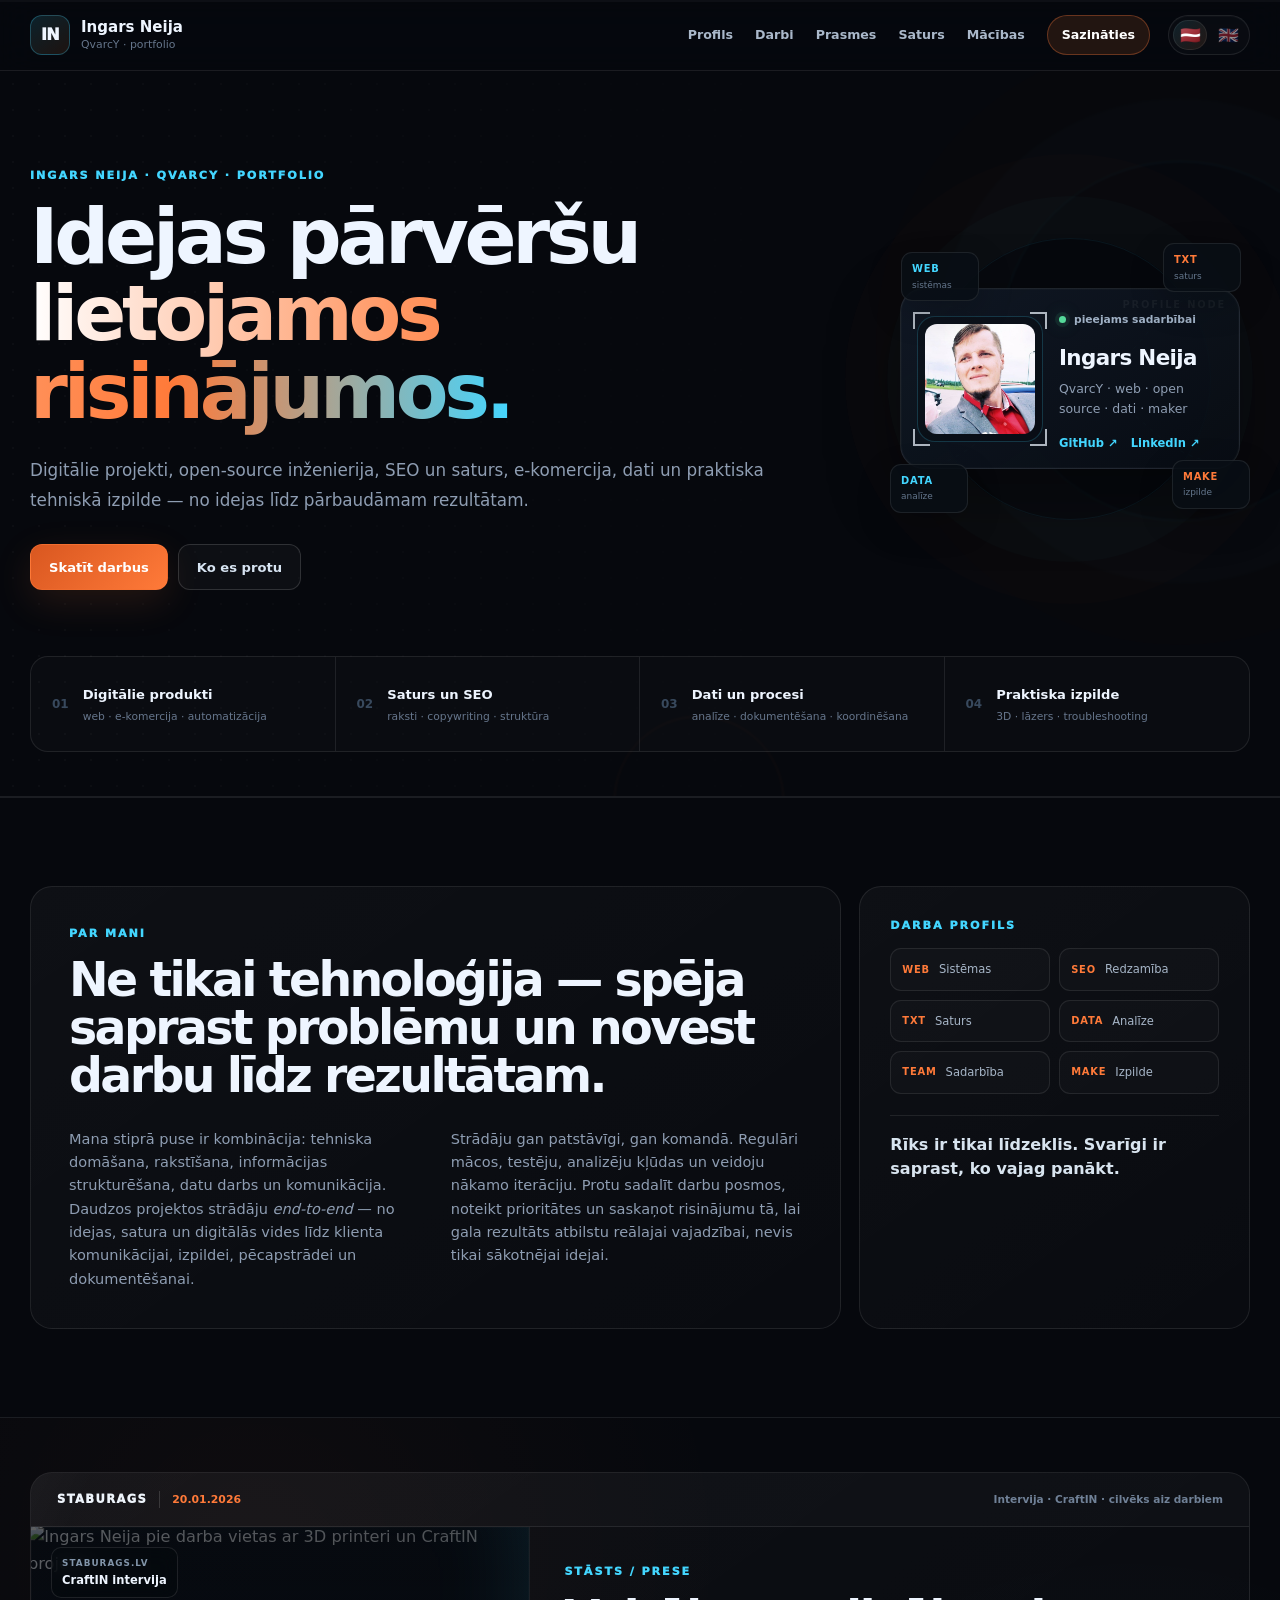
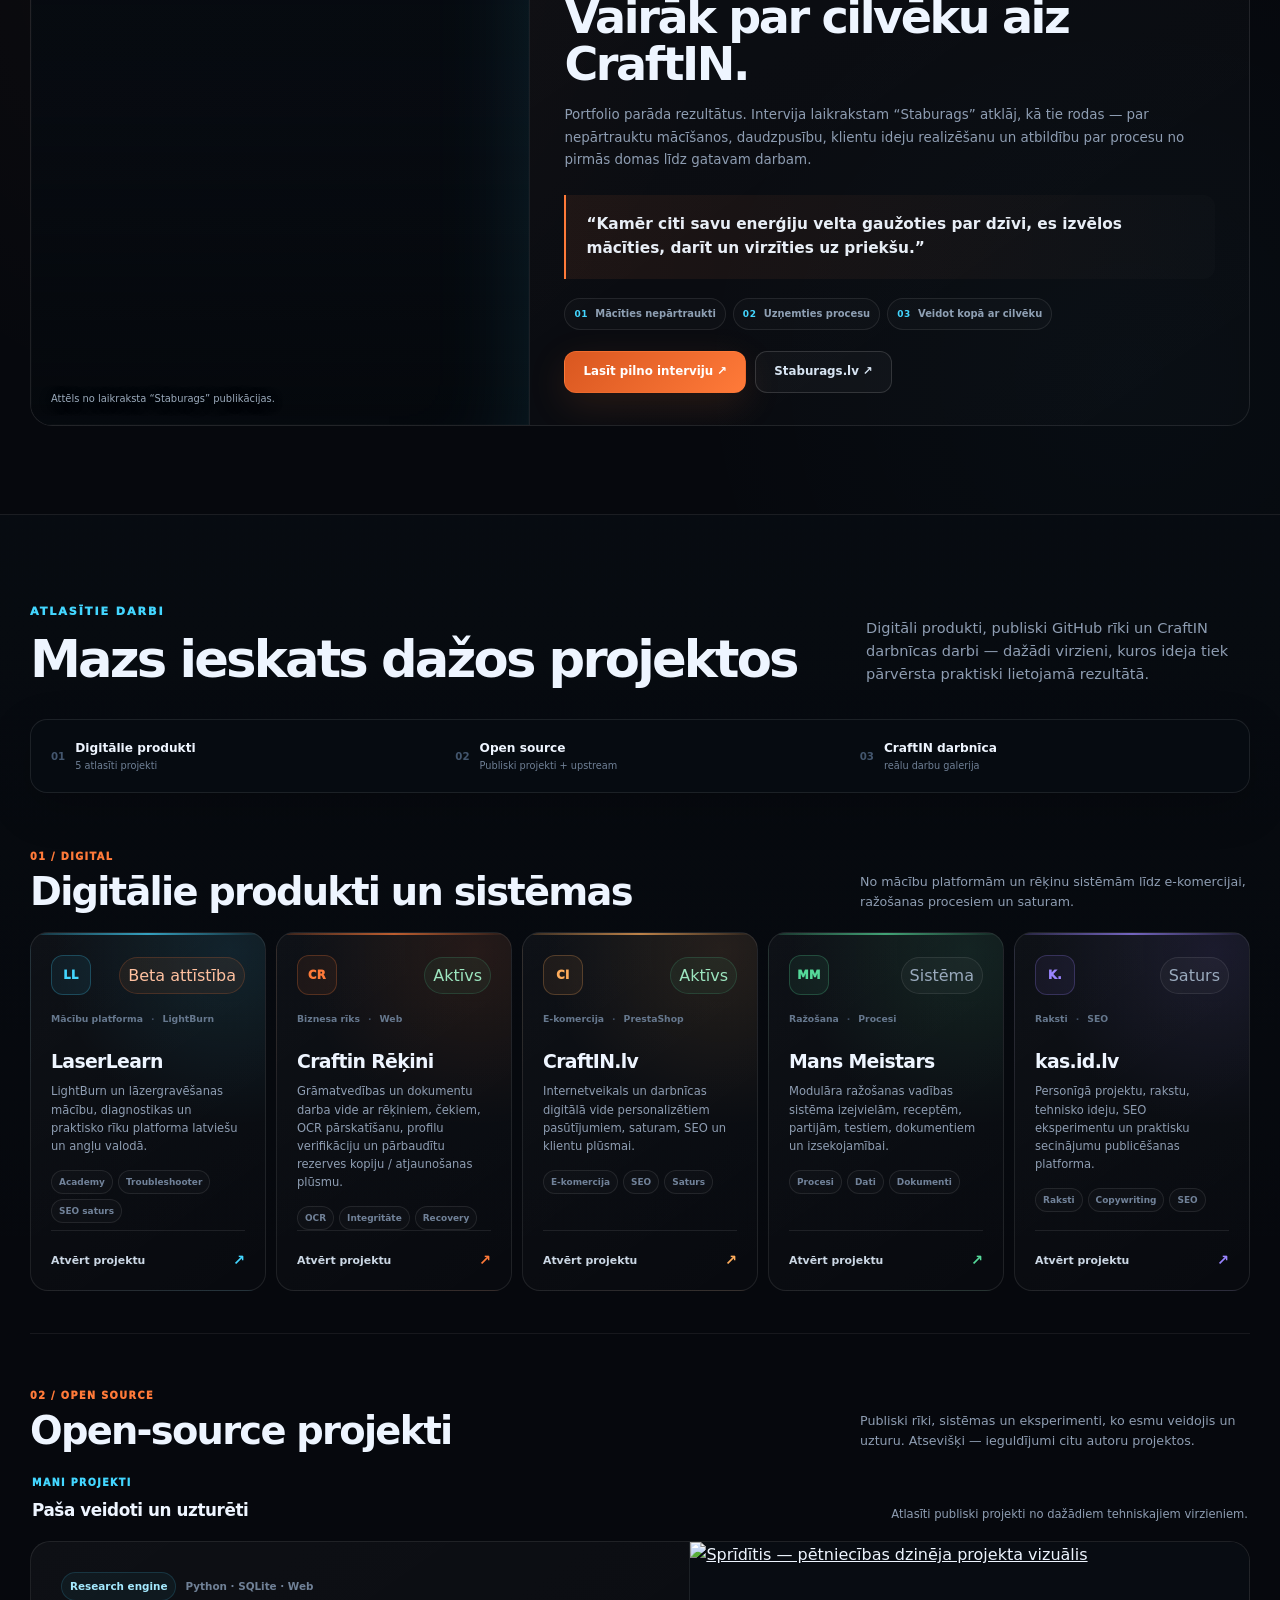
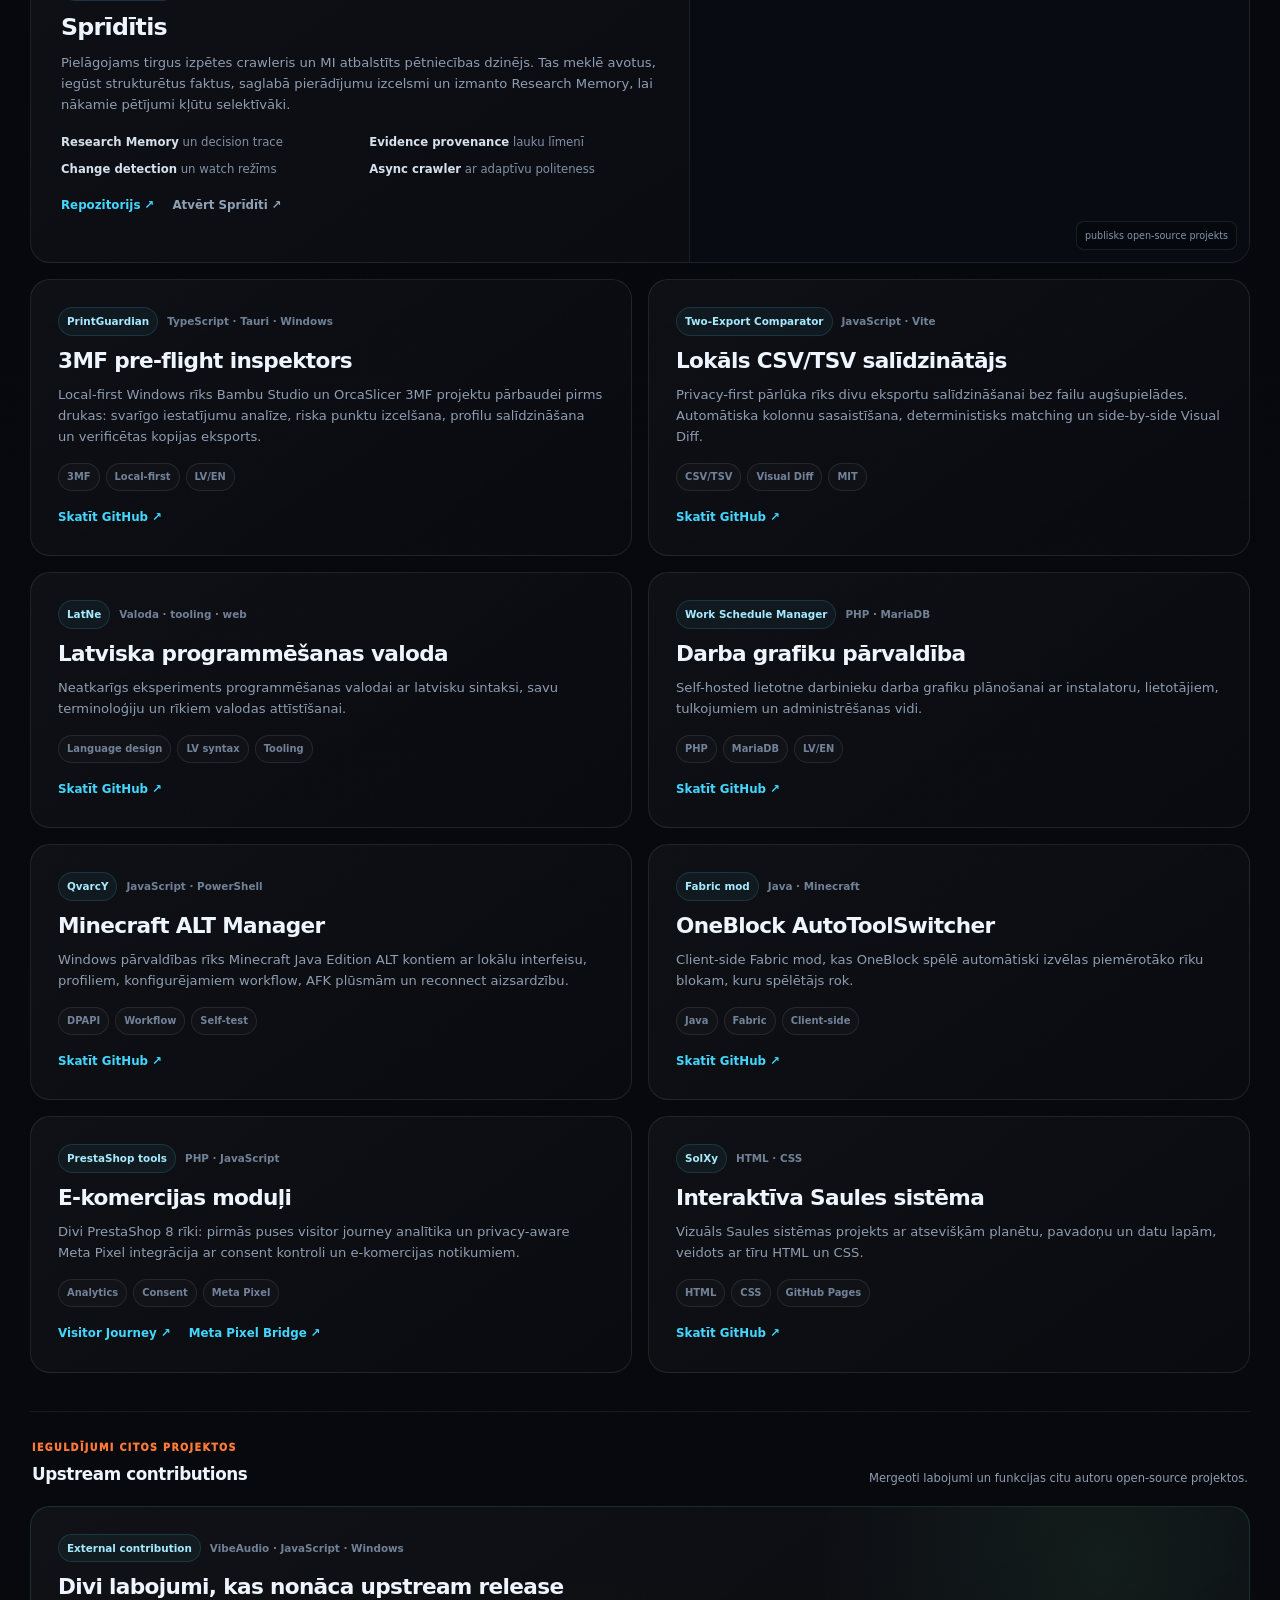
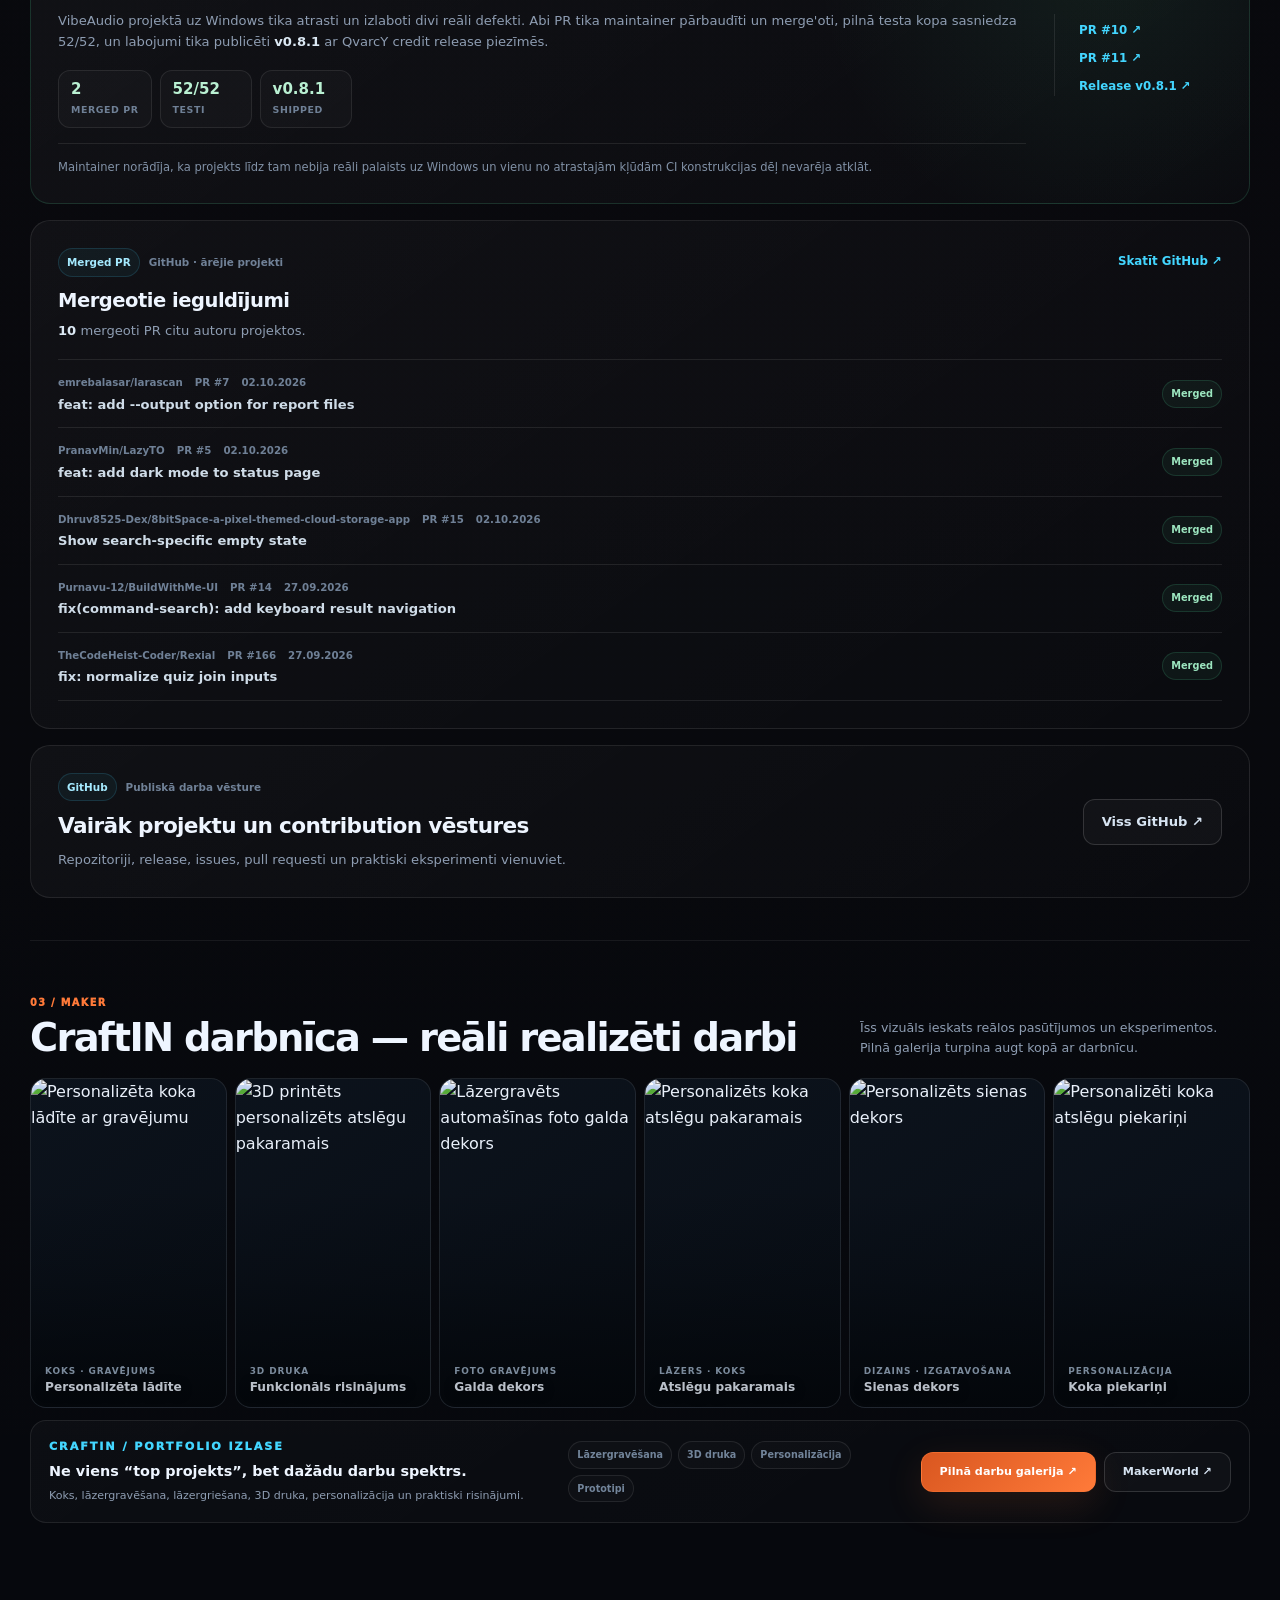
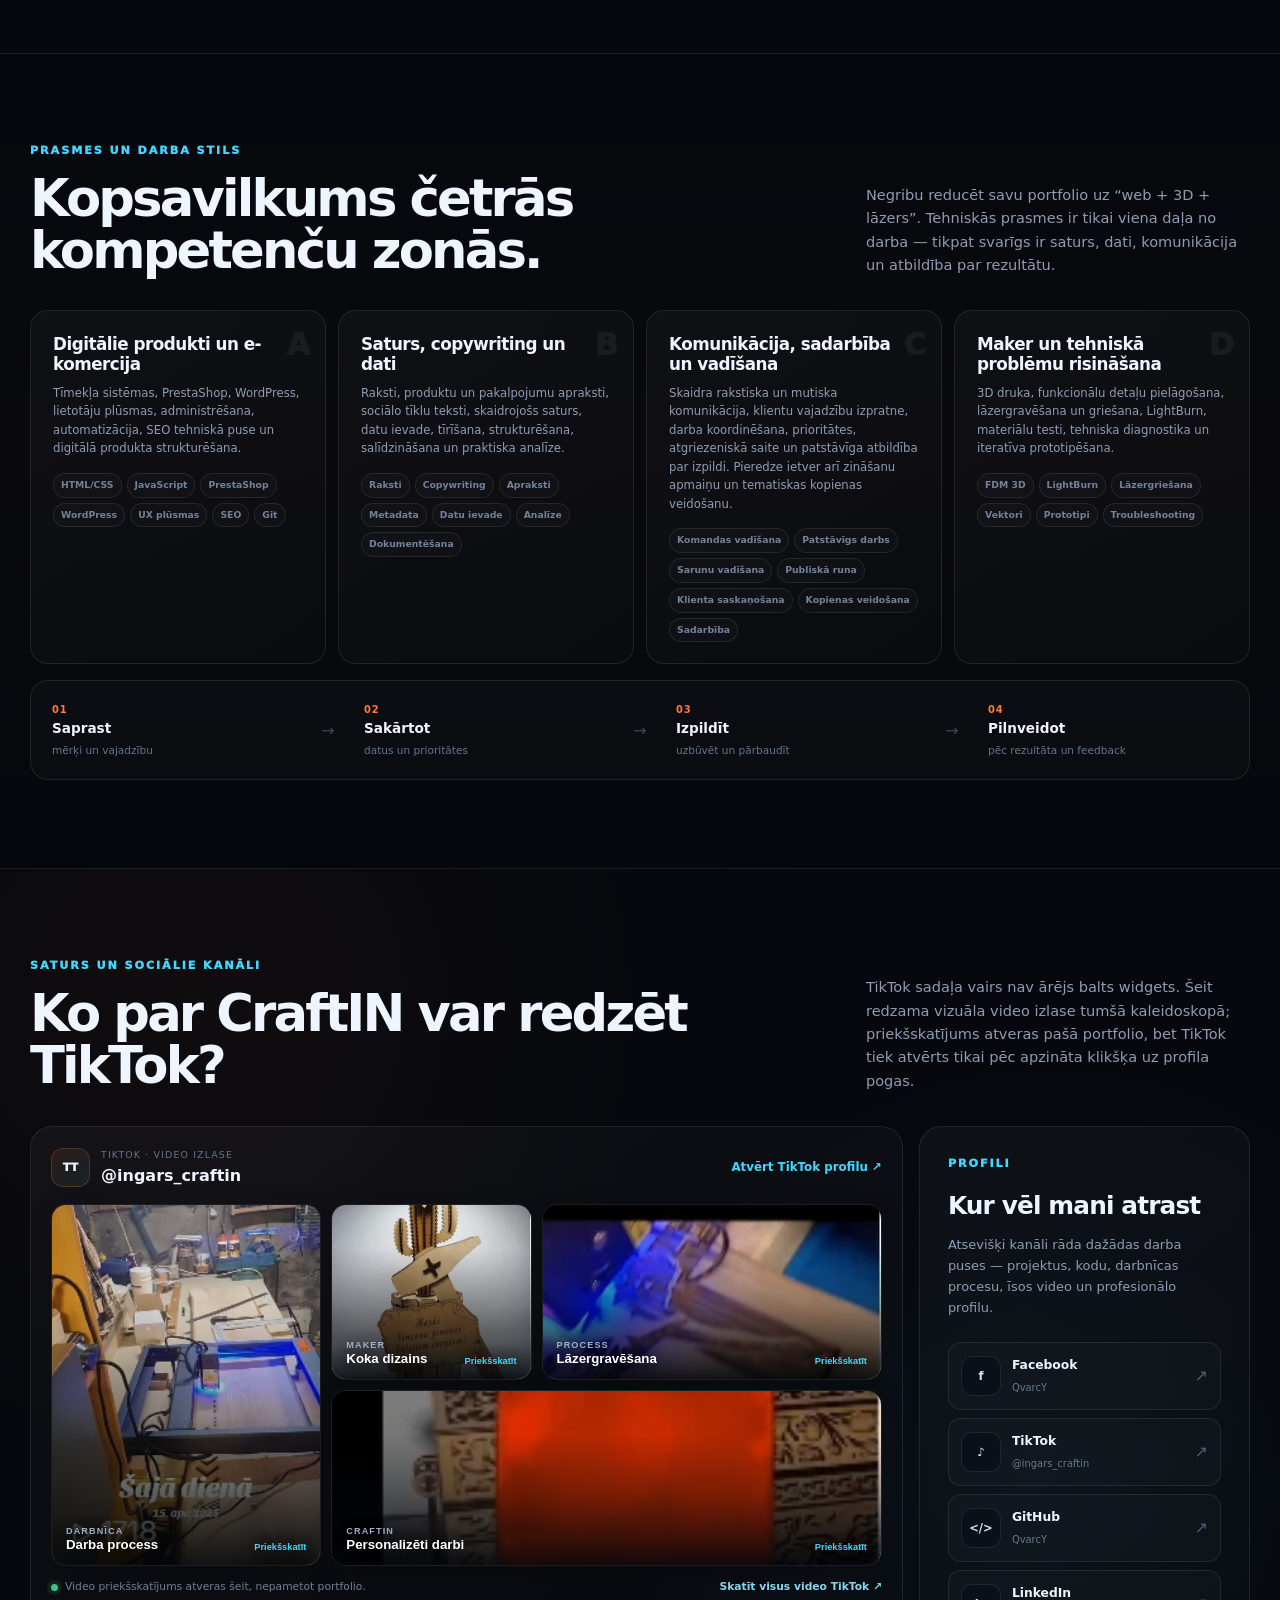
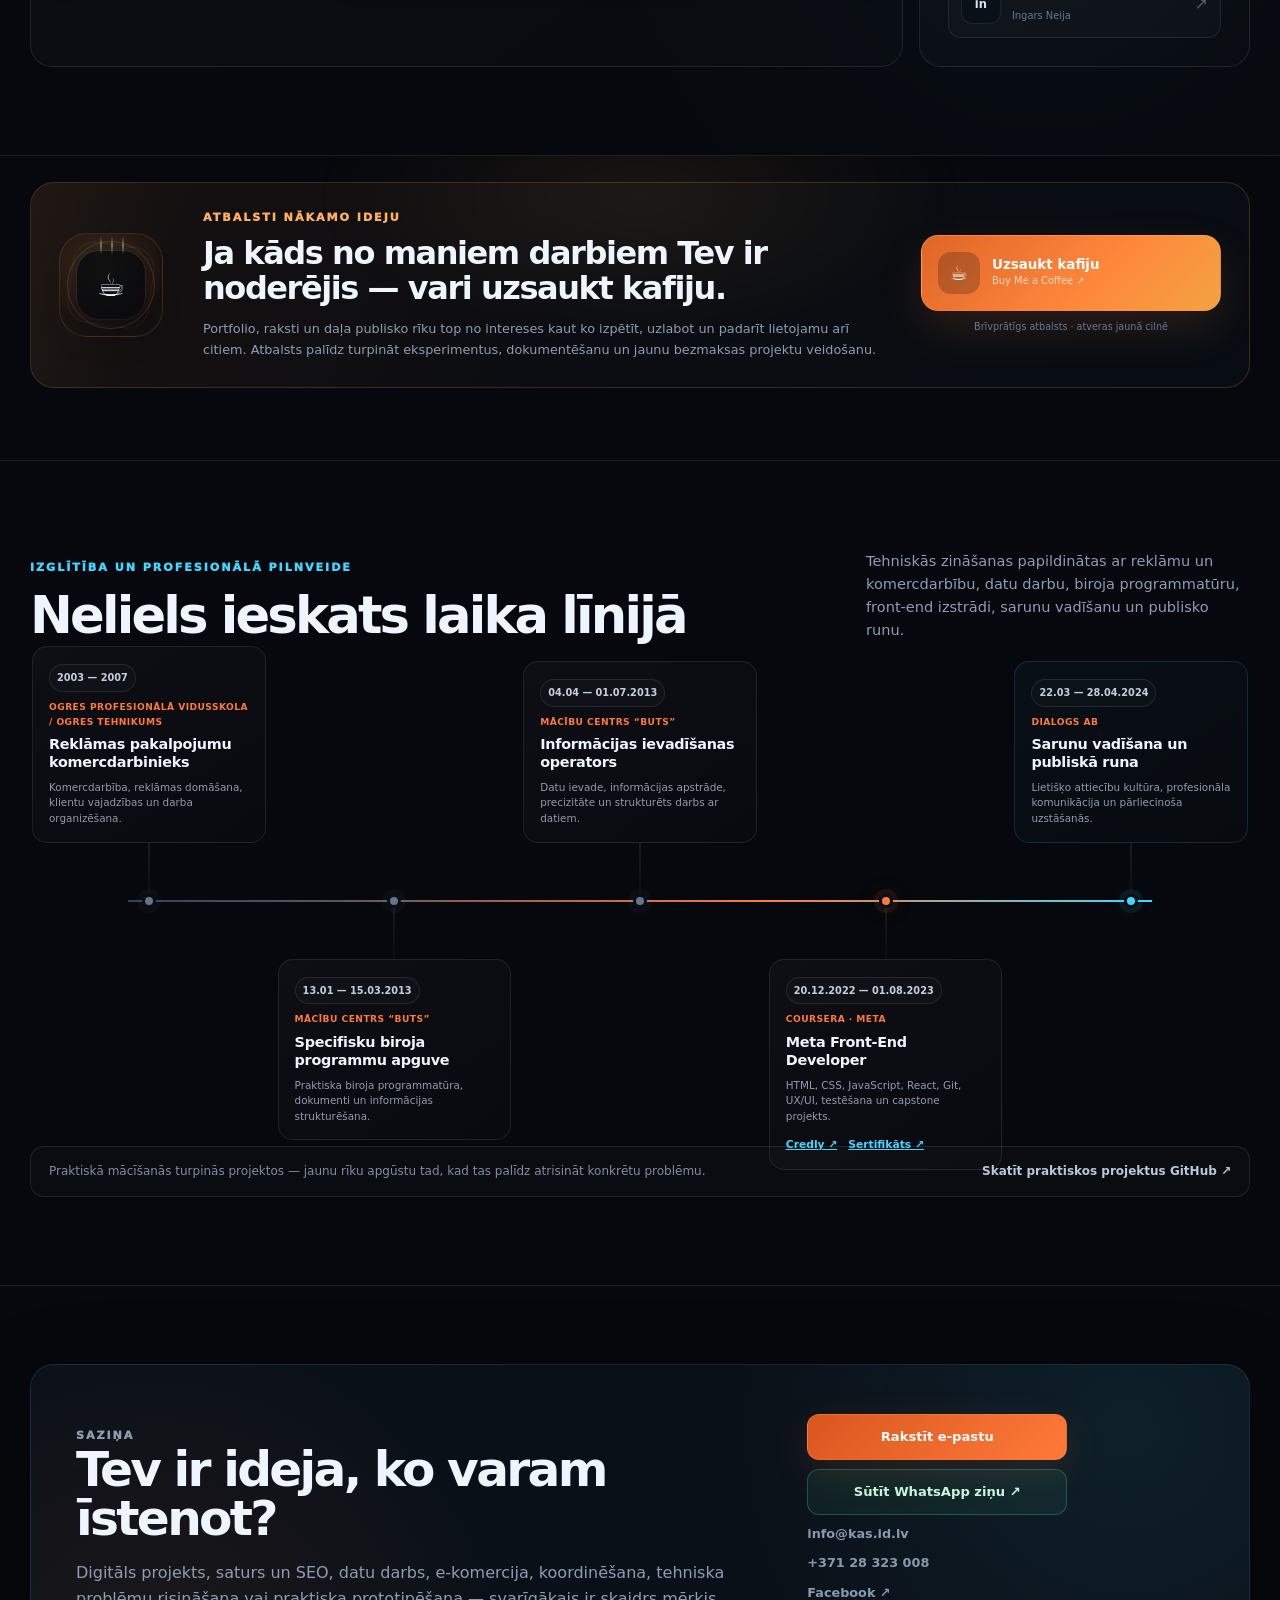
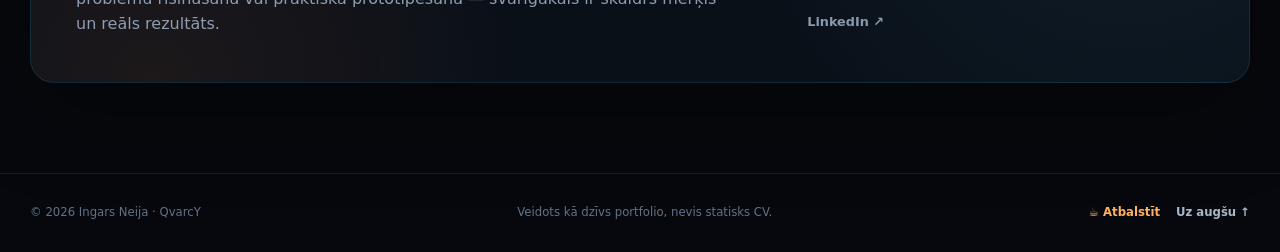
==== commit 40a06fbd: "feat: add open source contribution section" ====
--- a/index.html
+++ b/index.html
@@ -392,8 +392,8 @@
 }
   </script>
 <script>document.documentElement.classList.add('js');</script>
-<link href="assets/css/portfolio.css?v=20260928-v13" rel="stylesheet"/>
-<script defer="" src="assets/js/portfolio.js?v=20260928-v13"></script>
+<link href="assets/css/portfolio.css?v=20261002-v15" rel="stylesheet"/>
+<script defer="" src="assets/js/portfolio.js?v=20261002-v15"></script>
 </head>
 <body>
 <div aria-hidden="true" class="top-anchor" id="top"></div>
@@ -528,7 +528,7 @@
 </div>
 <nav aria-label="Darbu sadaļu indekss" class="work-index reveal">
 <a href="#digitalie-projekti"><span>01</span><strong>Digitālie produkti</strong><small>5 atlasīti projekti</small></a>
-<a href="#github-projekti"><span>02</span><strong>Open source</strong><small>5 projekti + upstream contribution</small></a>
+<a href="#github-projekti"><span>02</span><strong>Open source</strong><small>Publiski projekti + upstream</small></a>
 <a href="#darbnicas-darbi"><span>03</span><strong>CraftIN darbnīca</strong><small>reālu darbu galerija</small></a>
 </nav>
 <section aria-labelledby="digitalie-title" class="work-chapter" id="digitalie-projekti">
@@ -577,20 +577,67 @@
 </div>
 </section>
 <section aria-labelledby="github-title" class="work-chapter" id="github-projekti">
-<header class="chapter-head reveal"><div><span>02 / OPEN SOURCE</span><h3 id="github-title">Publiski GitHub projekti un ārējie ieguldījumi</h3></div><p>Aktuālākie publiskie projekti un ieguldījums svešā open-source projektā, kas izgājis maintainer pārbaudi, merge un reālu release.</p></header>
+<header class="chapter-head reveal"><div><span>02 / OPEN SOURCE</span><h3 id="github-title">Open-source projekti</h3></div><p>Publiski rīki, sistēmas un eksperimenti, ko esmu veidojis un uzturu. Atsevišķi — ieguldījumi citu autoru projektos.</p></header>
 <div class="repo-bento">
+<div class="repo-group-title reveal">
+<div>
+<span>MANI PROJEKTI</span>
+<h4>Paša veidoti un uzturēti</h4>
+</div>
+<p>Atlasīti publiski projekti no dažādiem tehniskajiem virzieniem.</p>
+</div>
 <article class="repo-card repo-featured glow-card reveal">
 <div class="repo-copy"><div class="project-kicker"><span class="repo-badge">Research engine</span><span>Python · SQLite · Web</span></div><h4>Sprīdītis</h4><p>Pielāgojams tirgus izpētes crawleris un MI atbalstīts pētniecības dzinējs. Tas meklē avotus, iegūst strukturētus faktus, saglabā pierādījumu izcelsmi un izmanto Research Memory, lai nākamie pētījumi kļūtu selektīvāki.</p><ul class="repo-points"><li><b>Research Memory</b> un decision trace</li><li><b>Evidence provenance</b> lauku līmenī</li><li><b>Change detection</b> un watch režīms</li><li><b>Async crawler</b> ar adaptīvu politeness</li></ul><div class="repo-actions"><a class="text-link" href="https://github.com/QvarcY/spriditis" rel="external noopener noreferrer" target="_blank">Repozitorijs ↗</a><a class="subtle-link" href="https://spriditis.craftin.lv/" rel="external noopener noreferrer" target="_blank">Atvērt Sprīdīti ↗</a></div></div>
 <a class="repo-image" href="https://github.com/QvarcY/spriditis" rel="external noopener noreferrer" target="_blank"><img alt="Sprīdītis — pētniecības dzinēja projekta vizuālis" decoding="async" loading="lazy" src="https://raw.githubusercontent.com/QvarcY/spriditis/main/assets/spriditis-banner.png"/><span>publisks open-source projekts</span></a>
 </article>
 <article class="repo-card glow-card reveal"><div class="project-kicker"><span class="repo-badge">PrintGuardian</span><span>TypeScript · Tauri · Windows</span></div><h4>3MF pre-flight inspektors</h4><p>Local-first Windows rīks Bambu Studio un OrcaSlicer 3MF projektu pārbaudei pirms drukas: svarīgo iestatījumu analīze, riska punktu izcelšana, profilu salīdzināšana un verificētas kopijas eksports.</p><ul class="chip-list"><li>3MF</li><li>Local-first</li><li>LV/EN</li></ul><a class="text-link" href="https://github.com/QvarcY/PrintGuardian" rel="external noopener noreferrer" target="_blank">Skatīt GitHub ↗</a></article>
 <article class="repo-card glow-card reveal"><div class="project-kicker"><span class="repo-badge">Two-Export Comparator</span><span>JavaScript · Vite</span></div><h4>Lokāls CSV/TSV salīdzinātājs</h4><p>Privacy-first pārlūka rīks divu eksportu salīdzināšanai bez failu augšupielādes. Automātiska kolonnu sasaistīšana, deterministisks matching un side-by-side Visual Diff.</p><ul class="chip-list"><li>CSV/TSV</li><li>Visual Diff</li><li>MIT</li></ul><a class="text-link" href="https://github.com/QvarcY/two-export-comparator" rel="external noopener noreferrer" target="_blank">Skatīt GitHub ↗</a></article>
+<article class="repo-card glow-card reveal"><div class="project-kicker"><span class="repo-badge">LatNe</span><span>Valoda · tooling · web</span></div><h4>Latviska programmēšanas valoda</h4><p>Neatkarīgs eksperiments programmēšanas valodai ar latvisku sintaksi, savu terminoloģiju un rīkiem valodas attīstīšanai.</p><ul class="chip-list"><li>Language design</li><li>LV syntax</li><li>Tooling</li></ul><a class="text-link" href="https://github.com/QvarcY/LatNe" rel="external noopener noreferrer" target="_blank">Skatīt GitHub ↗</a></article>
+
+<article class="repo-card glow-card reveal"><div class="project-kicker"><span class="repo-badge">Work Schedule Manager</span><span>PHP · MariaDB</span></div><h4>Darba grafiku pārvaldība</h4><p>Self-hosted lietotne darbinieku darba grafiku plānošanai ar instalatoru, lietotājiem, tulkojumiem un administrēšanas vidi.</p><ul class="chip-list"><li>PHP</li><li>MariaDB</li><li>LV/EN</li></ul><a class="text-link" href="https://github.com/QvarcY/work-schedule-manager" rel="external noopener noreferrer" target="_blank">Skatīt GitHub ↗</a></article>
+
+
 <article class="repo-card glow-card reveal"><div class="project-kicker"><span class="repo-badge">QvarcY</span><span>JavaScript · PowerShell</span></div><h4>Minecraft ALT Manager</h4><p>Windows pārvaldības rīks Minecraft Java Edition ALT kontiem ar lokālu interfeisu, profiliem, konfigurējamiem workflow, AFK plūsmām un reconnect aizsardzību.</p><ul class="chip-list"><li>DPAPI</li><li>Workflow</li><li>Self-test</li></ul><a class="text-link" href="https://github.com/QvarcY/minecraft-alt-manager" rel="external noopener noreferrer" target="_blank">Skatīt GitHub ↗</a></article>
-<article class="repo-card glow-card reveal"><div class="project-kicker"><span class="repo-badge">PrestaShop 8</span><span>PHP · JavaScript</span></div><h4>CraftIN Visitor Journey</h4><p>Pirmās puses apmeklētāju ceļa analītika: traffic source, landing page, sesijas ceļš, UTM, ierīce un izvēles klienta sasaite.</p><ul class="chip-list"><li>Consent</li><li>DNT</li><li>Hashing</li></ul><a class="text-link" href="https://github.com/QvarcY/prestashop-8-visitor-journey-tracker" rel="external noopener noreferrer" target="_blank">Skatīt GitHub ↗</a></article>
+
+<article class="repo-card glow-card reveal"><div class="project-kicker"><span class="repo-badge">Fabric mod</span><span>Java · Minecraft</span></div><h4>OneBlock AutoToolSwitcher</h4><p>Client-side Fabric mod, kas OneBlock spēlē automātiski izvēlas piemērotāko rīku blokam, kuru spēlētājs rok.</p><ul class="chip-list"><li>Java</li><li>Fabric</li><li>Client-side</li></ul><a class="text-link" href="https://github.com/QvarcY/minecraft-oneblock-autotoolswitcher" rel="external noopener noreferrer" target="_blank">Skatīt GitHub ↗</a></article>
+
+<article class="repo-card glow-card reveal"><div class="project-kicker"><span class="repo-badge">PrestaShop tools</span><span>PHP · JavaScript</span></div><h4>E-komercijas moduļi</h4><p>Divi PrestaShop 8 rīki: pirmās puses visitor journey analītika un privacy-aware Meta Pixel integrācija ar consent kontroli un e-komercijas notikumiem.</p><ul class="chip-list"><li>Analytics</li><li>Consent</li><li>Meta Pixel</li></ul><div class="repo-actions"><a class="text-link" href="https://github.com/QvarcY/prestashop-8-visitor-journey-tracker" rel="external noopener noreferrer" target="_blank">Visitor Journey ↗</a><a class="text-link" href="https://github.com/QvarcY/prestashop-meta-pixel-bridge" rel="external noopener noreferrer" target="_blank">Meta Pixel Bridge ↗</a></div></article>
+
+<article class="repo-card glow-card reveal"><div class="project-kicker"><span class="repo-badge">SolXy</span><span>HTML · CSS</span></div><h4>Interaktīva Saules sistēma</h4><p>Vizuāls Saules sistēmas projekts ar atsevišķām planētu, pavadoņu un datu lapām, veidots ar tīru HTML un CSS.</p><ul class="chip-list"><li>HTML</li><li>CSS</li><li>GitHub Pages</li></ul><a class="text-link" href="https://github.com/QvarcY/SolXy" rel="external noopener noreferrer" target="_blank">Skatīt GitHub ↗</a></article>
+<div class="repo-group-title repo-group-external reveal">
+<div>
+<span>IEGULDĪJUMI CITOS PROJEKTOS</span>
+<h4>Upstream contributions</h4>
+</div>
+<p>Mergeoti labojumi un funkcijas citu autoru open-source projektos.</p>
+</div>
 <article class="repo-card repo-impact glow-card reveal">
 <div class="impact-copy"><div class="project-kicker"><span class="repo-badge">External contribution</span><span>VibeAudio · JavaScript · Windows</span></div><h4>Divi labojumi, kas nonāca upstream release</h4><p>VibeAudio projektā uz Windows tika atrasti un izlaboti divi reāli defekti. Abi PR tika maintainer pārbaudīti un merge'oti, pilnā testa kopa sasniedza 52/52, un labojumi tika publicēti <strong>v0.8.1</strong> ar QvarcY credit release piezīmēs.</p><div class="impact-stats"><span><b>2</b><small>merged PR</small></span><span><b>52/52</b><small>testi</small></span><span><b>v0.8.1</b><small>shipped</small></span></div><p class="impact-note">Maintainer norādīja, ka projekts līdz tam nebija reāli palaists uz Windows un vienu no atrastajām kļūdām CI konstrukcijas dēļ nevarēja atklāt.</p></div>
 <div class="impact-links"><a class="text-link" href="https://github.com/kiril6/vibeaudio/pull/10" rel="external noopener noreferrer" target="_blank">PR #10 ↗</a><a class="text-link" href="https://github.com/kiril6/vibeaudio/pull/11" rel="external noopener noreferrer" target="_blank">PR #11 ↗</a><a class="text-link" href="https://github.com/kiril6/vibeaudio/releases/tag/v0.8.1" rel="external noopener noreferrer" target="_blank">Release v0.8.1 ↗</a></div>
 </article>
+<article class="repo-card repo-contributions glow-card reveal">
+<div class="contribution-head">
+<div>
+<div class="project-kicker"><span class="repo-badge">Merged PR</span><span>GitHub · ārējie projekti</span></div>
+<h4>Mergeotie ieguldījumi</h4>
+<p><strong class="contribution-count" data-contribution-count>—</strong> mergeoti PR citu autoru projektos.</p>
+</div>
+<a class="text-link contribution-all-link" href="https://github.com/search?q=is%3Apr+author%3AQvarcY+is%3Amerged+-user%3AQvarcY&amp;type=pullrequests" rel="external noopener noreferrer" target="_blank">Skatīt GitHub ↗</a>
+</div>
+
+<div
+  class="contribution-list"
+  data-contributions
+  data-source="data/contributions.json"
+  data-locale="lv-LV" data-limit="5"
+  data-pr-label="PR"
+  data-merged-label="Merged"
+  data-error-label="Neizdevās ielādēt ieguldījumu sarakstu."
+>
+<p class="contribution-loading">Ielādē ieguldījumu sarakstu…</p>
+</div>
+</article>
+
 <article class="repo-card repo-compact glow-card reveal"><div><div class="project-kicker"><span class="repo-badge">GitHub</span><span>Publiskā darba vēsture</span></div><h4>Vairāk projektu un contribution vēstures</h4><p>Repozitoriji, release, issues, pull requesti un praktiski eksperimenti vienuviet.</p></div><a class="button button-secondary" href="https://github.com/QvarcY" rel="external me noopener noreferrer" target="_blank">Viss GitHub ↗</a></article>
 </div>
 </section>
--- a/assets/css/portfolio.css
+++ b/assets/css/portfolio.css
@@ -230,3 +230,165 @@
 .repo-impact strong{color:#dce9f4}.impact-copy{min-width:0}.impact-stats{display:flex;flex-wrap:wrap;gap:8px;margin-top:18px}.impact-stats span{min-width:92px;padding:10px 12px;border:1px solid var(--line);border-radius:12px;background:rgba(255,255,255,.022);display:grid}.impact-stats b{color:#b9f0d2;font-size:.94rem;line-height:1.1}.impact-stats small{margin-top:4px;color:#6f8096;font-size:.59rem;font-weight:760;text-transform:uppercase;letter-spacing:.06em}.impact-note{margin-top:15px!important;padding-top:14px;border-top:1px solid var(--line);color:#8191a6!important;font-size:.72rem!important}.impact-links{min-width:168px;display:grid;align-content:center;gap:2px;padding-left:24px;border-left:1px solid var(--line)}.impact-links .text-link{margin-top:7px}.repo-featured .repo-image img{object-fit:cover;object-position:center}
 @media(max-width:760px){.repo-impact{grid-template-columns:1fr}.impact-links{min-width:0;padding:14px 0 0;border-left:0;border-top:1px solid var(--line);grid-template-columns:repeat(3,1fr);gap:8px}.impact-links .text-link{margin-top:0;font-size:.68rem}.impact-stats span{flex:1 1 84px}}
 @media(max-width:480px){.impact-links{grid-template-columns:1fr}.impact-links .text-link{padding:4px 0}}
+
+.repo-contributions{
+  grid-column:span 12;
+}
+
+.contribution-head{
+  display:flex;
+  align-items:flex-start;
+  justify-content:space-between;
+  gap:24px;
+  margin-bottom:18px;
+}
+
+.contribution-head h4{
+  margin:0 0 8px;
+  font-size:1.22rem;
+  letter-spacing:-.025em;
+}
+
+.contribution-head p{
+  margin:0;
+}
+
+.contribution-count{
+  color:#dce9f4;
+}
+
+.contribution-all-link{
+  margin-top:4px;
+  white-space:nowrap;
+}
+
+.contribution-list{
+  border-top:1px solid var(--line);
+}
+
+.contribution-item{
+  display:grid;
+  grid-template-columns:minmax(0,1fr) auto;
+  gap:20px;
+  align-items:center;
+  padding:14px 0;
+  border-bottom:1px solid var(--line);
+  text-decoration:none;
+}
+
+.contribution-copy{
+  min-width:0;
+}
+
+.contribution-meta{
+  display:flex;
+  flex-wrap:wrap;
+  gap:7px 12px;
+  margin-bottom:5px;
+  color:#6f8096;
+  font-size:.64rem;
+  font-weight:760;
+}
+
+.contribution-title{
+  display:block;
+  color:#cfdce8;
+  font-size:.82rem;
+  line-height:1.35;
+  transition:color .2s;
+}
+
+.contribution-status{
+  padding:5px 8px;
+  border:1px solid rgba(85,217,154,.16);
+  border-radius:999px;
+  color:#9ce5bf;
+  background:rgba(85,217,154,.06);
+  font-size:.61rem;
+  font-weight:820;
+}
+
+.contribution-item:hover .contribution-title{
+  color:#fff;
+}
+
+.contribution-loading,
+.contribution-error{
+  padding:16px 0!important;
+  color:#708197!important;
+}
+
+@media(max-width:760px){
+  .contribution-head{
+    display:grid;
+    gap:8px;
+  }
+
+  .contribution-all-link{
+    margin-top:0;
+  }
+
+  .contribution-item{
+    grid-template-columns:1fr;
+    gap:8px;
+  }
+
+  .contribution-status{
+    justify-self:start;
+  }
+}
+.repo-group-title{
+  grid-column:span 12;
+  display:flex;
+  align-items:flex-end;
+  justify-content:space-between;
+  gap:28px;
+  padding:4px 2px 2px;
+}
+
+.repo-group-title span{
+  display:block;
+  margin-bottom:6px;
+  color:var(--cyan);
+  font-size:.60rem;
+  font-weight:920;
+  letter-spacing:.14em;
+}
+
+.repo-group-title h4{
+  margin:0;
+  font-size:1.05rem;
+  letter-spacing:-.025em;
+}
+
+.repo-group-title p{
+  max-width:430px;
+  margin:0;
+  color:var(--muted);
+  font-size:.72rem;
+  text-align:right;
+}
+
+.repo-group-external{
+  margin-top:22px;
+  padding-top:28px;
+  border-top:1px solid rgba(255,255,255,.07);
+}
+
+.repo-group-external span{
+  color:var(--orange);
+}
+
+@media(max-width:760px){
+  .repo-group-title{
+    grid-column:auto;
+    display:grid;
+    gap:7px;
+    align-items:start;
+  }
+
+  .repo-group-title p{
+    max-width:none;
+    text-align:left;
+  }
+}
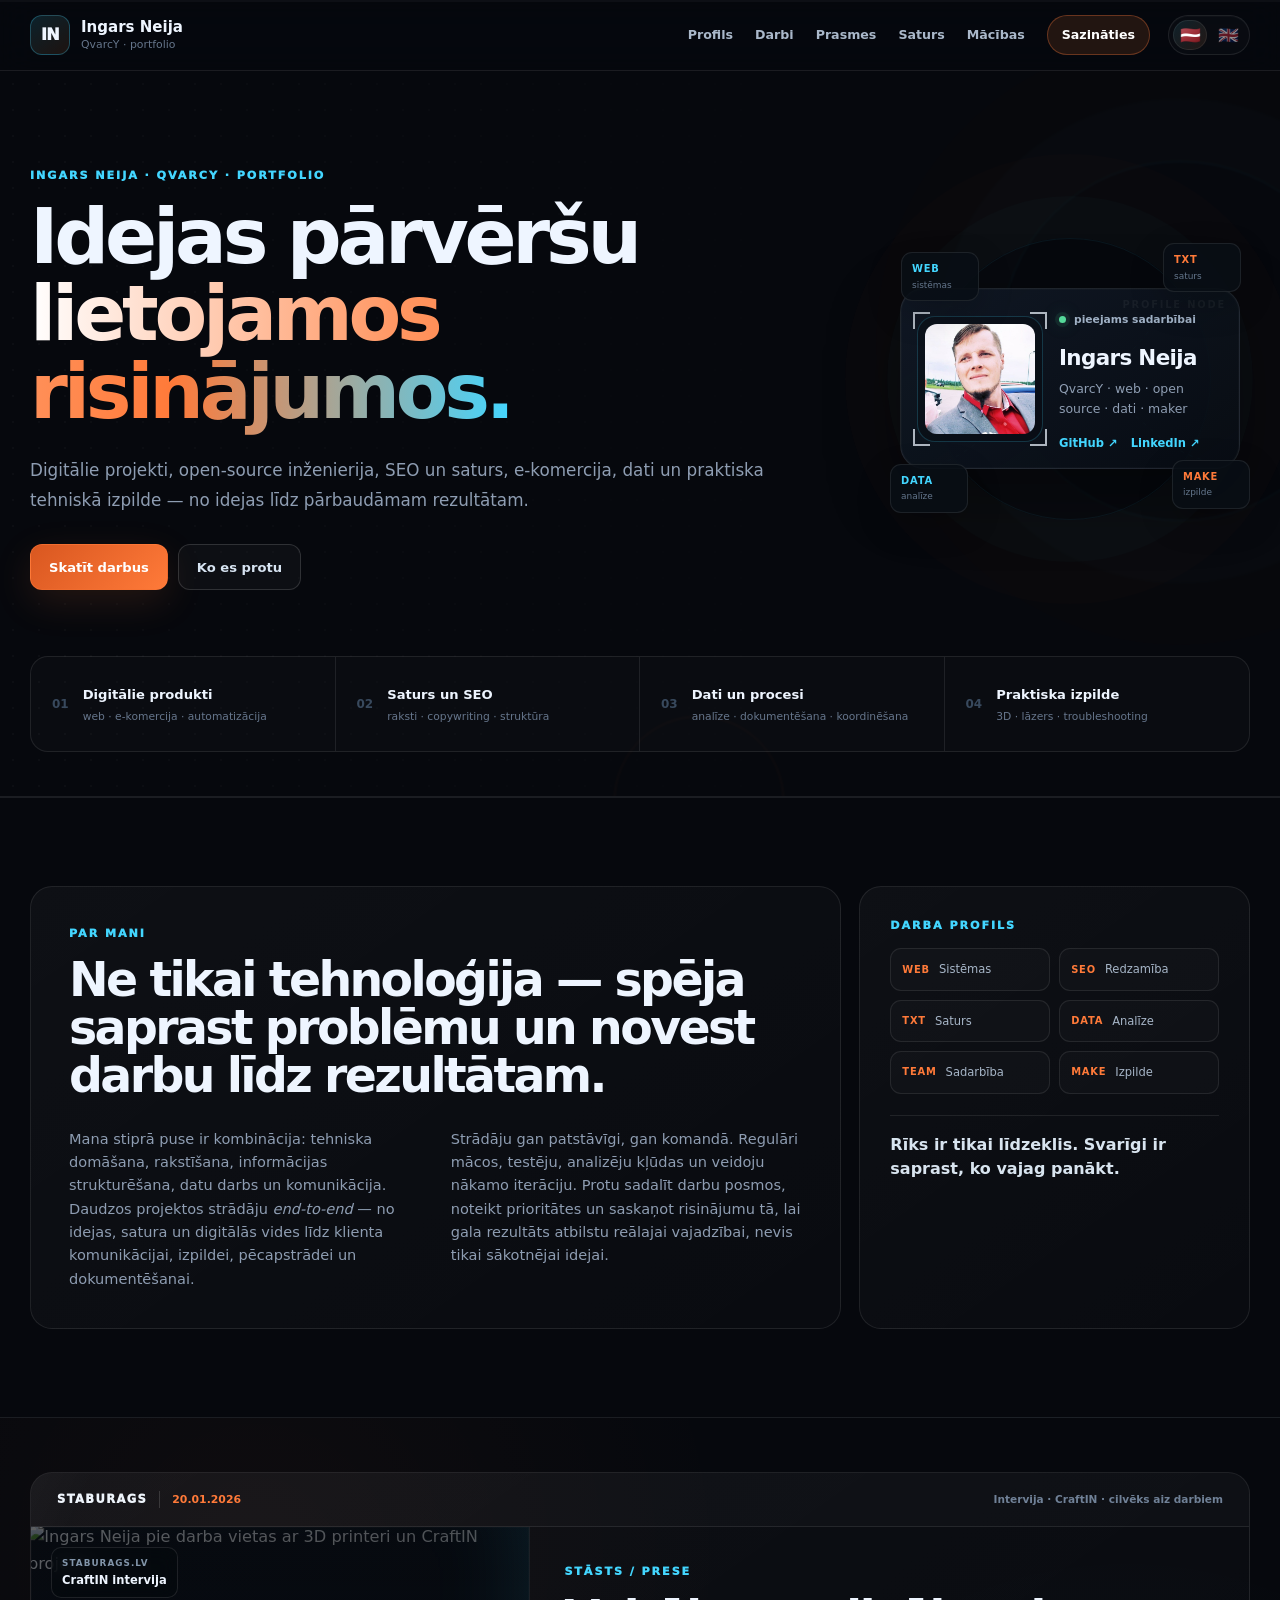
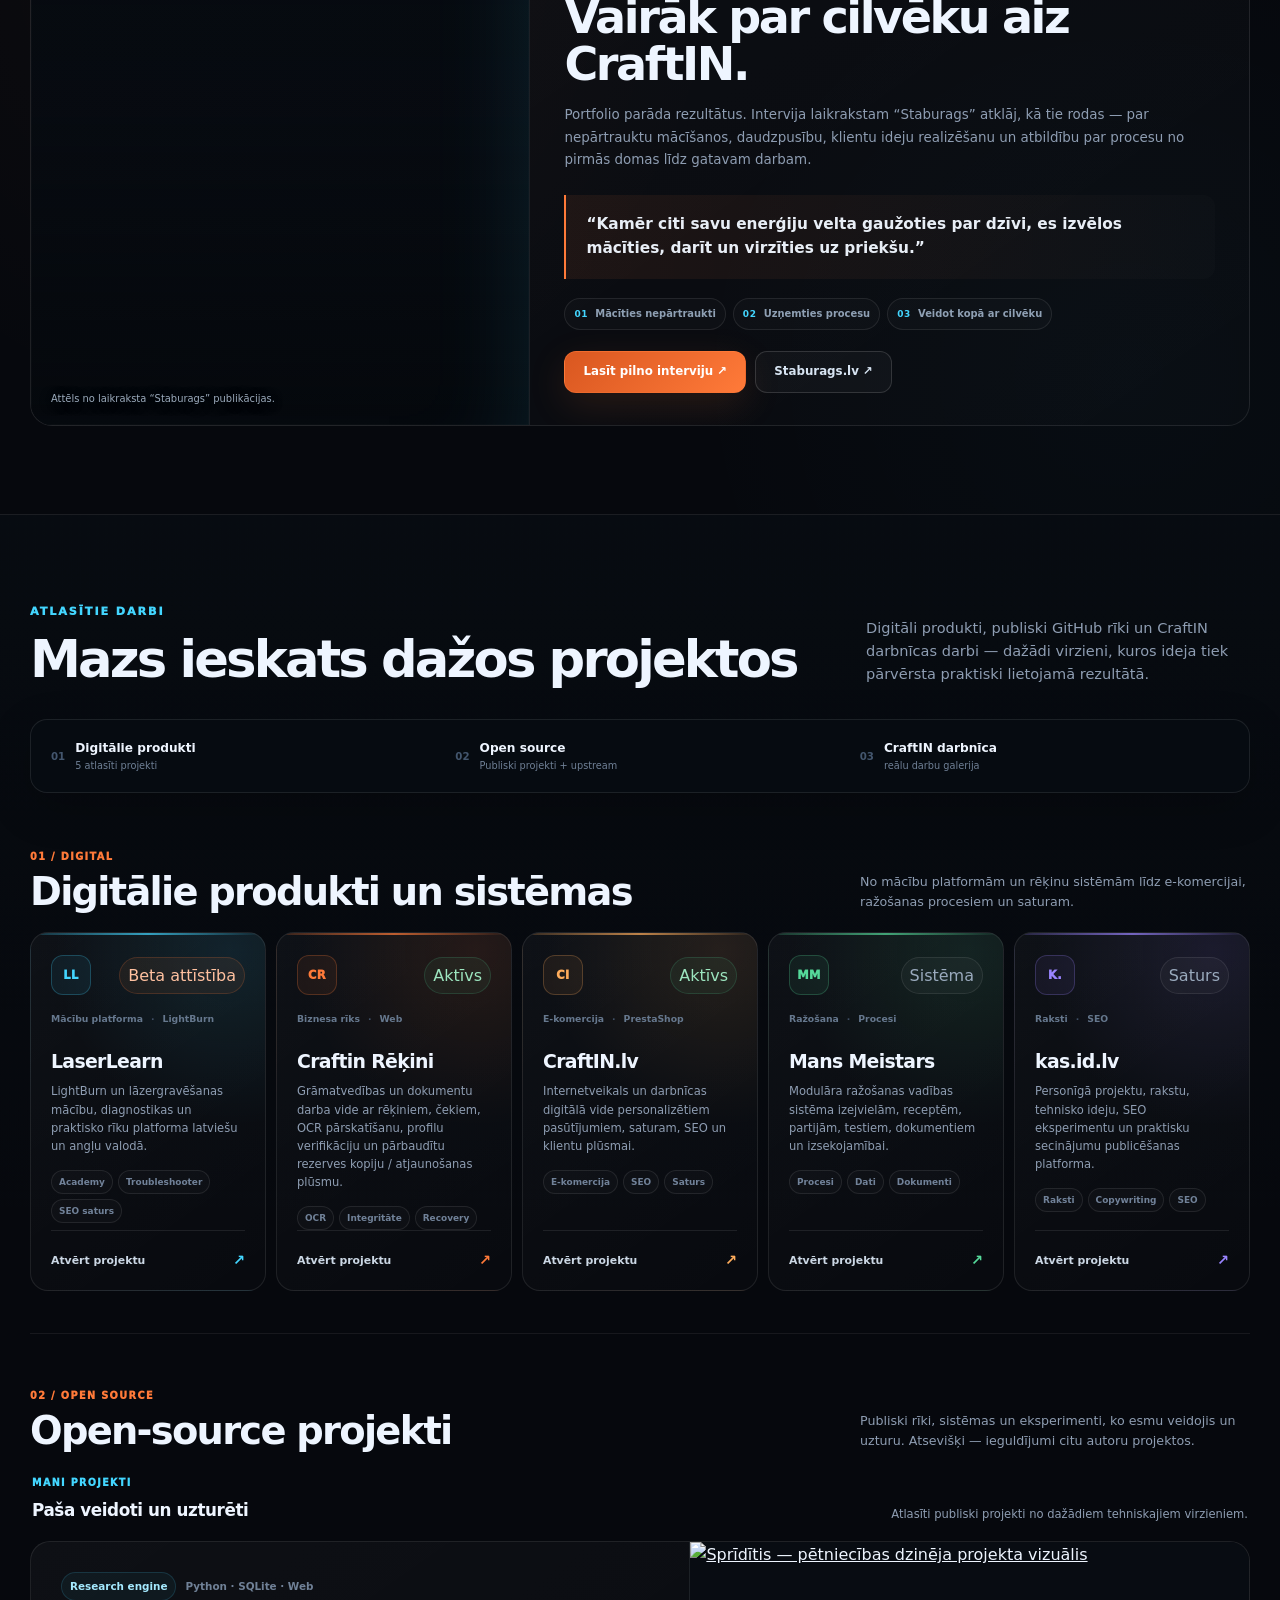
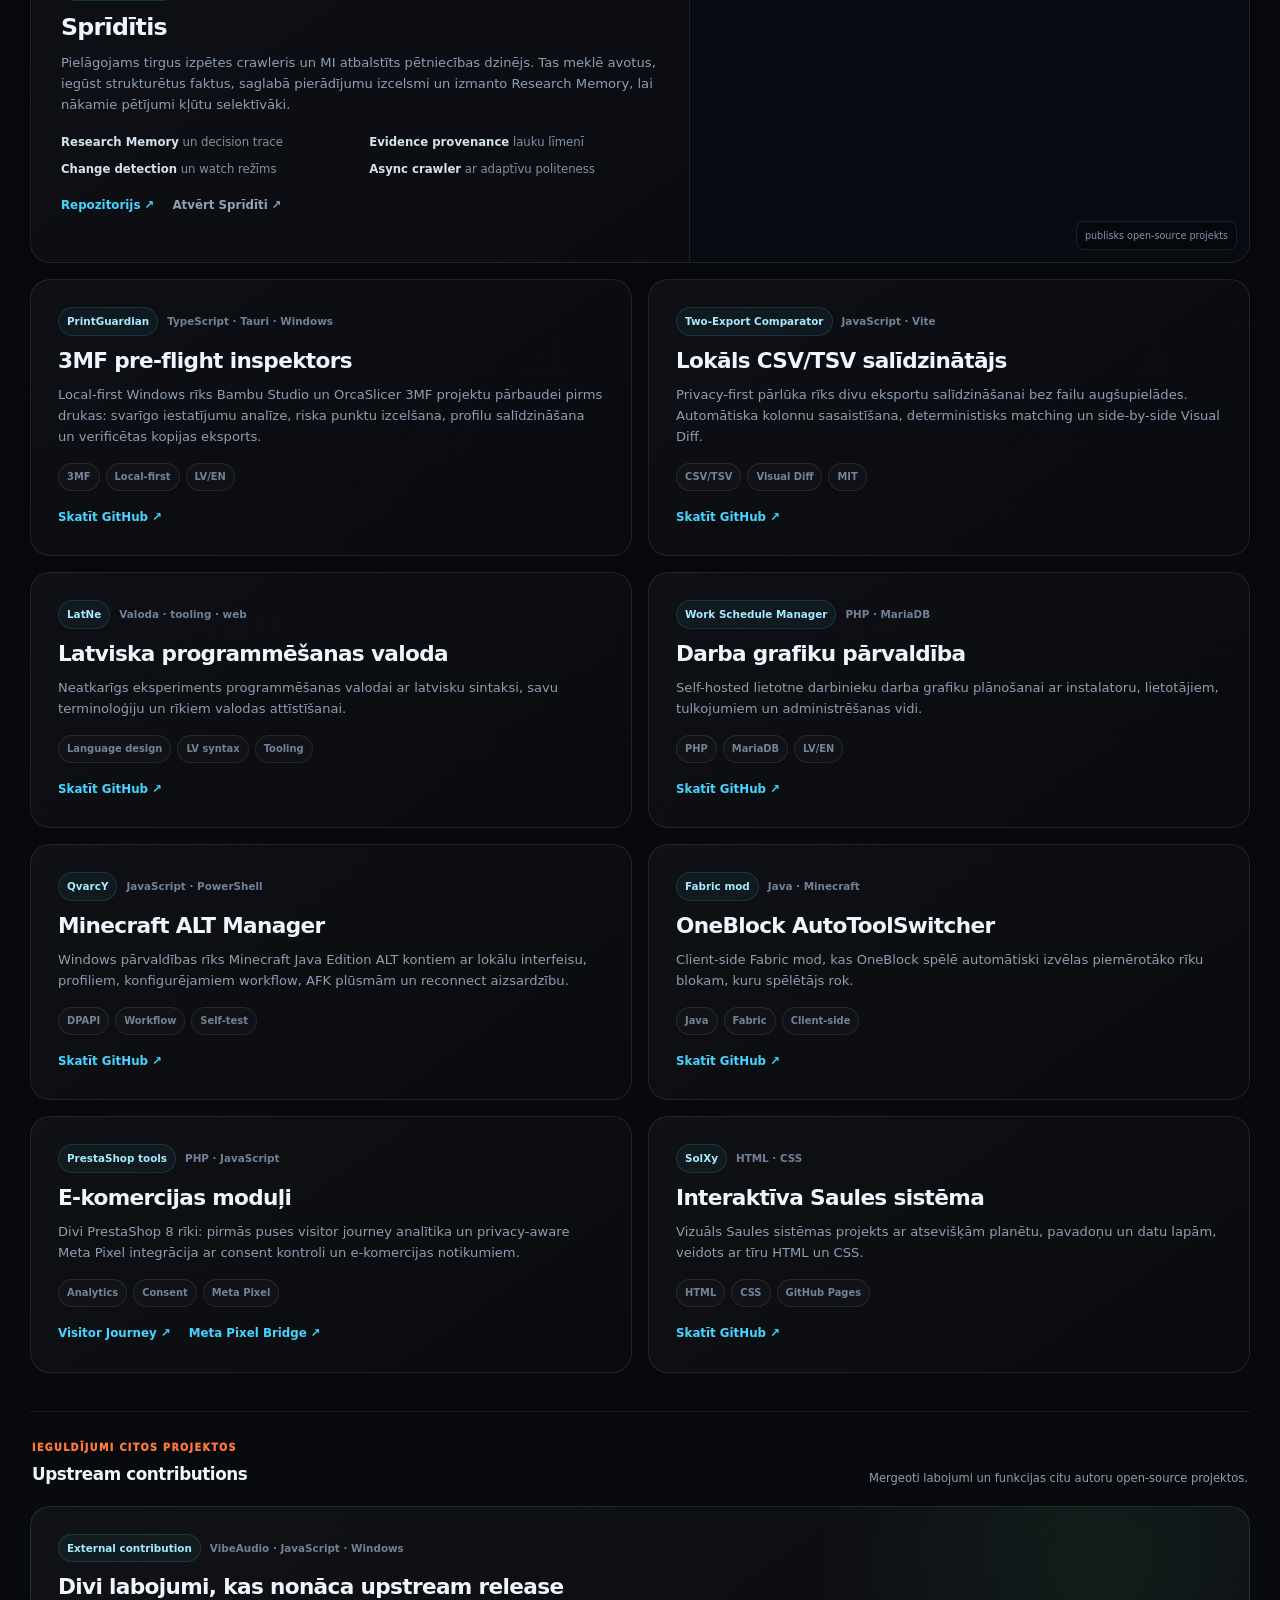
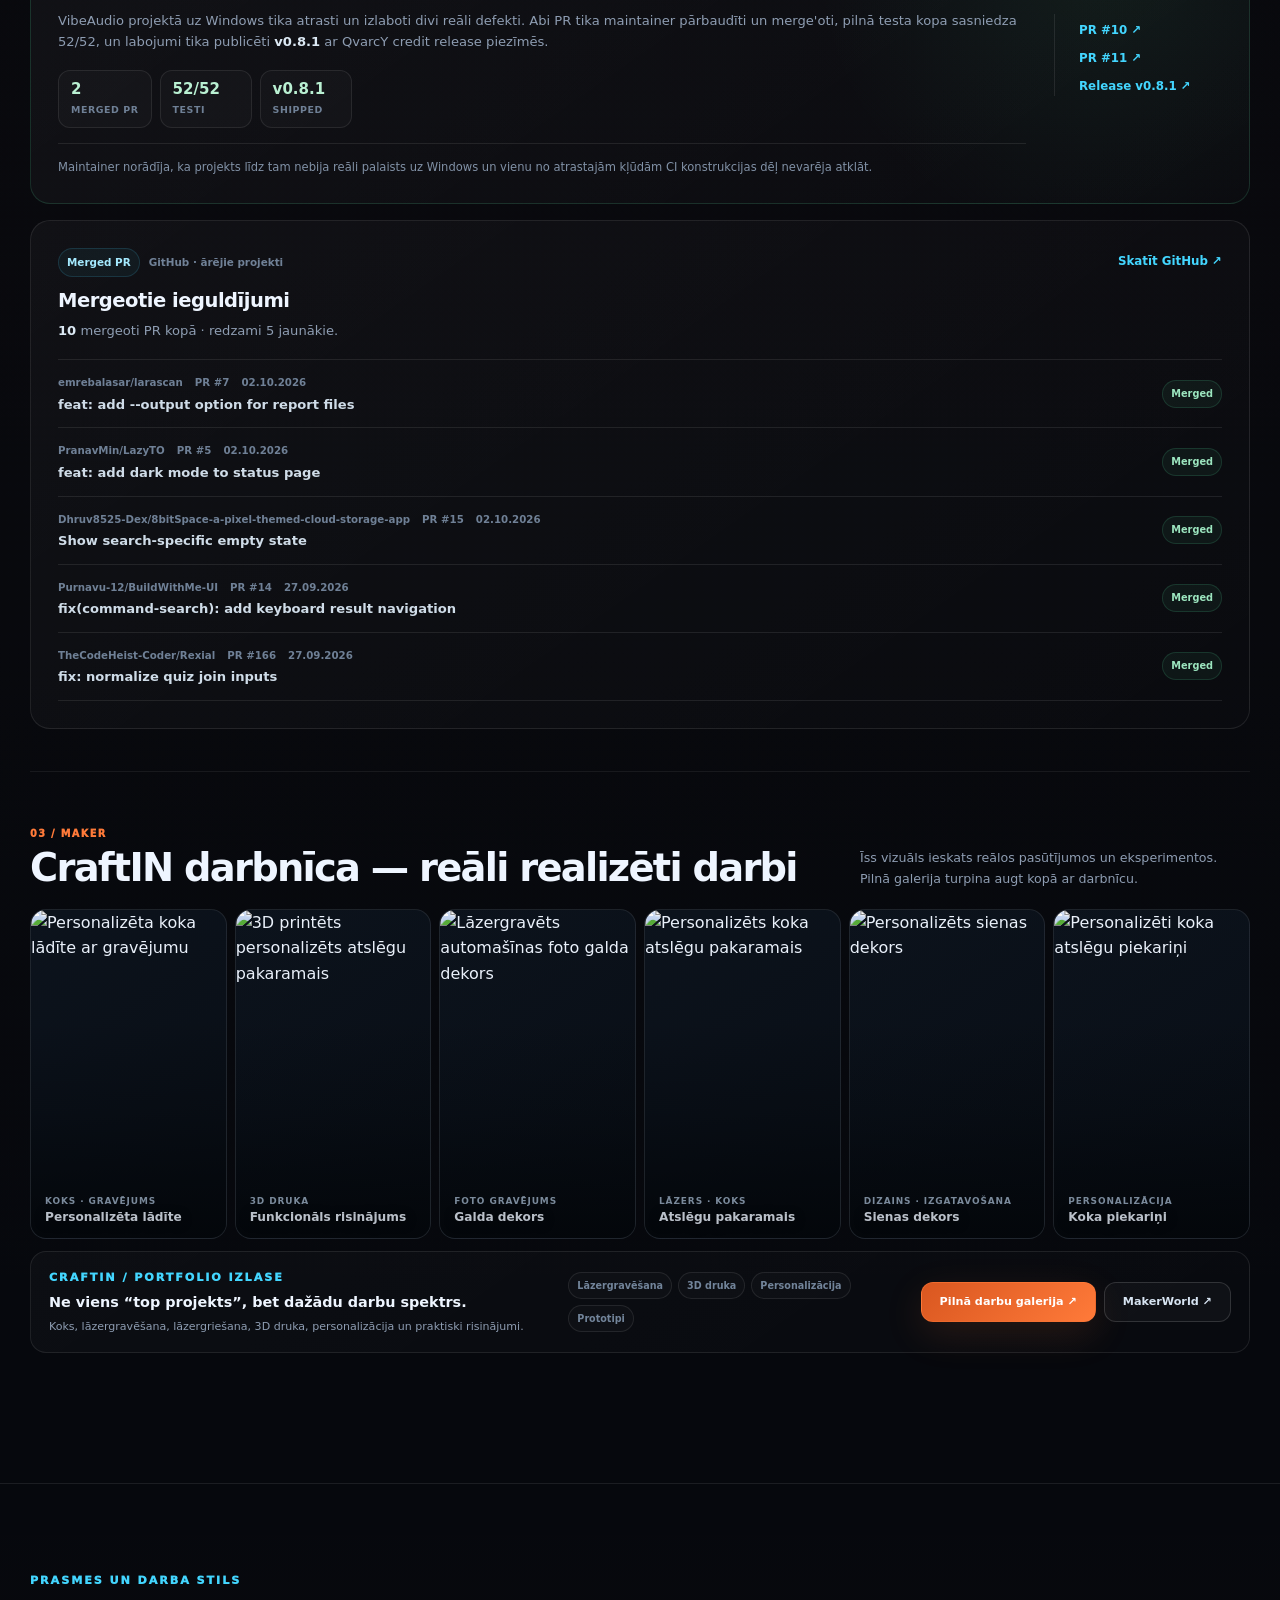
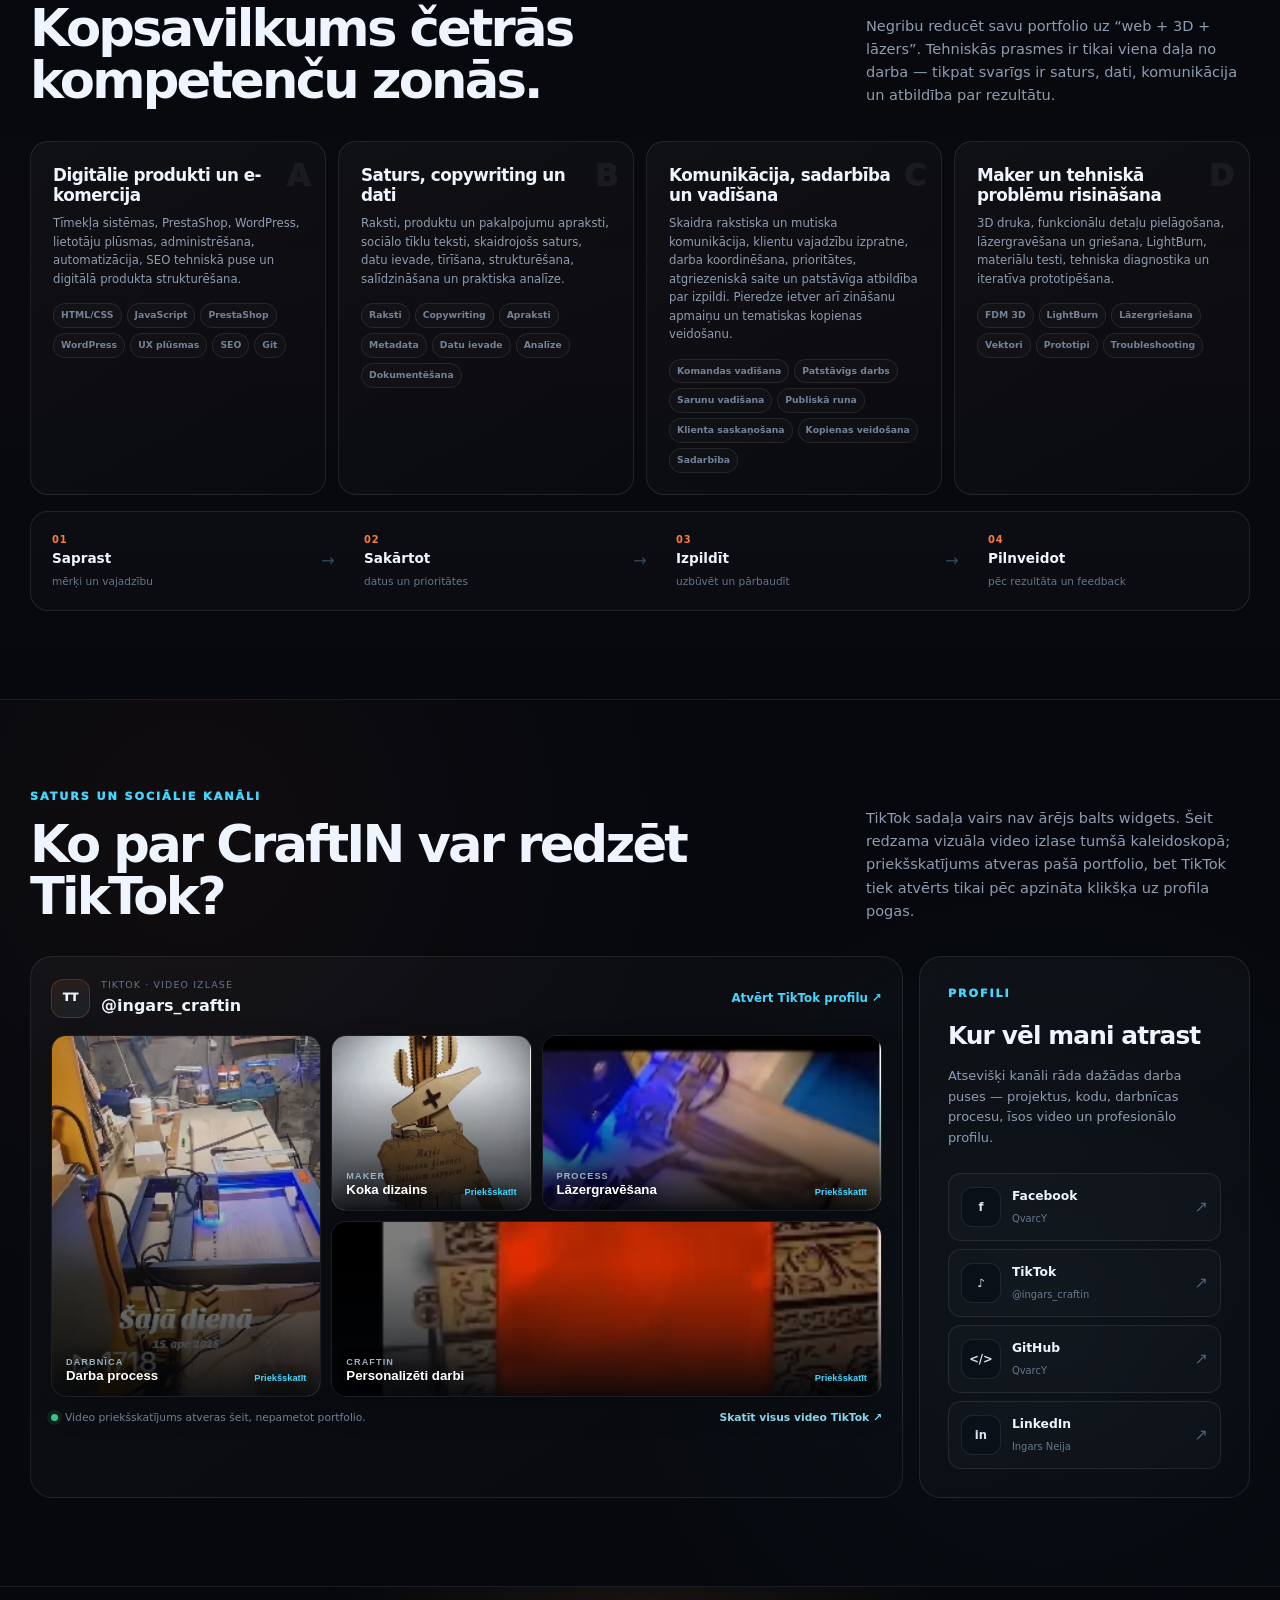
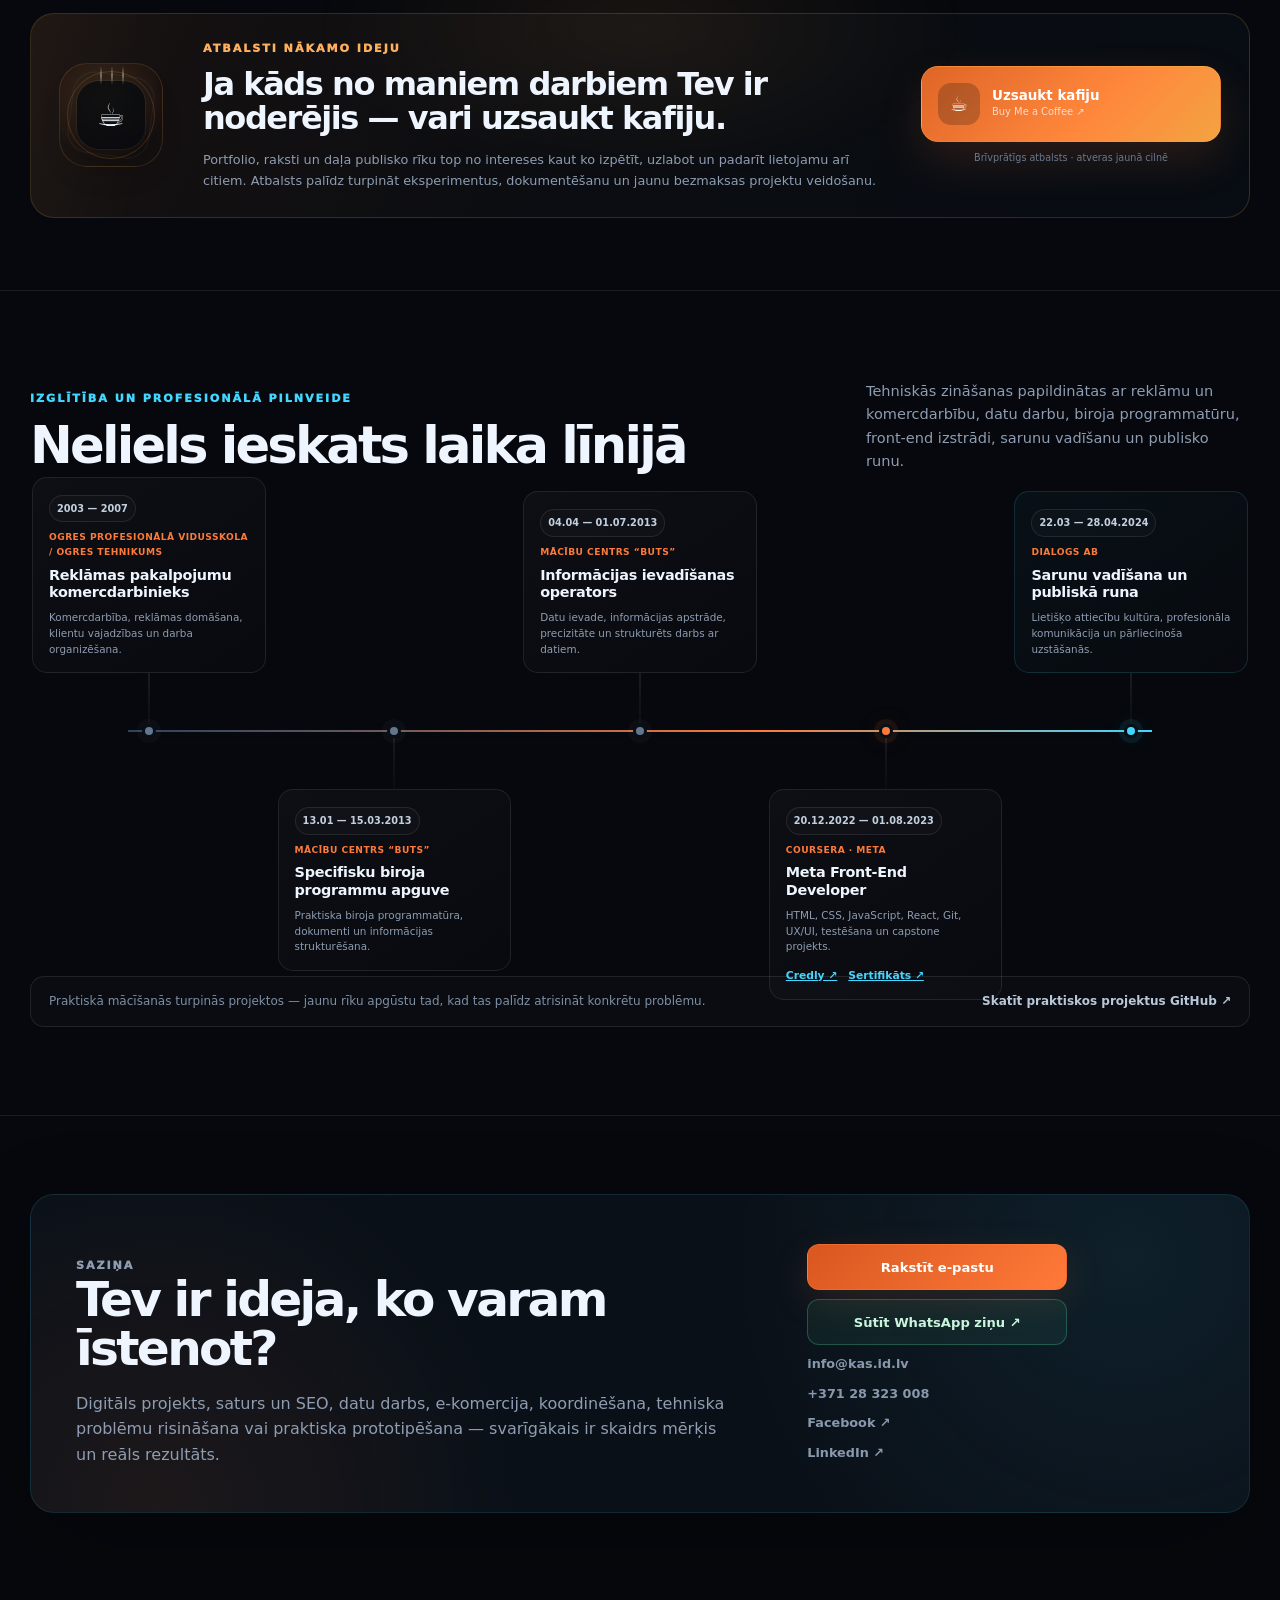
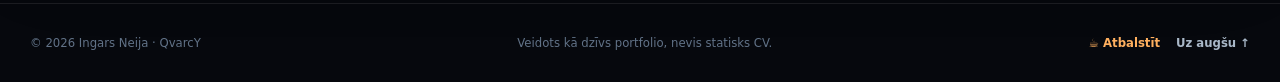
==== commit 0dc2ed4a: "feat: refine open source portfolio" ====
--- a/index.html
+++ b/index.html
@@ -44,356 +44,445 @@
 <link href="favicon.ico" rel="shortcut icon"/>
 <link href="https://kas.id.lv/sitemap.xml" rel="sitemap" type="application/xml"/>
 <script type="application/ld+json">
-  {
-  "@context": "https://schema.org",
-  "@graph": [
-    {
-      "@type": "WebSite",
-      "@id": "https://kas.id.lv/#website",
-      "url": "https://kas.id.lv/",
-      "name": "kas.id.lv",
-      "inLanguage": "lv-LV"
-    },
-    {
-      "@type": [
-        "WebPage",
-        "ProfilePage"
-      ],
-      "@id": "https://kas.id.lv/portfolio/#webpage",
-      "url": "https://kas.id.lv/portfolio/",
-      "name": "Ingars Neija | Digitālie projekti, SEO, saturs un GitHub",
-      "description": "Ingara Neijas portfolio ar digitāliem projektiem, SEO, satura veidošanu, e-komerciju, publiskiem GitHub rīkiem, datu analīzi, projektu koordinēšanu un praktisku digitālo ražošanu.",
-      "inLanguage": "lv-LV",
-      "isPartOf": {
-        "@id": "https://kas.id.lv/#website"
-      },
-      "primaryImageOfPage": {
-        "@id": "https://kas.id.lv/portfolio/#portrait"
-      },
-      "mainEntity": {
-        "@id": "https://kas.id.lv/portfolio/#person"
-      },
-      "dateModified": "2026-09-28"
-    },
-    {
-      "@type": "ImageObject",
-      "@id": "https://kas.id.lv/portfolio/#portrait",
-      "url": "https://kas.id.lv/portfolio/assets/images/ingars-neija.jpg",
-      "contentUrl": "https://kas.id.lv/portfolio/assets/images/ingars-neija.jpg",
-      "caption": "Ingars Neija"
-    },
-    {
-      "@type": "Person",
-      "@id": "https://kas.id.lv/portfolio/#person",
-      "name": "Ingars Neija",
-      "alternateName": "QvarcY",
-      "url": "https://kas.id.lv/portfolio/",
-      "image": {
-        "@id": "https://kas.id.lv/portfolio/#portrait"
-      },
-      "description": "Digitālo projektu, satura, SEO, e-komercijas un praktisku risinājumu veidotājs ar pieredzi datu, procesu un klientu vajadzību strukturēšanā.",
-      "jobTitle": "Digitālo projektu, satura un praktisko risinājumu veidotājs",
-      "email": "mailto:info@kas.id.lv",
-      "telephone": "+37128323008",
-      "contactPoint": {
-        "@type": "ContactPoint",
-        "contactType": "professional inquiries",
-        "telephone": "+37128323008",
-        "email": "info@kas.id.lv",
-        "availableLanguage": [
-          "lv",
-          "en"
-        ]
-      },
-      "address": {
-        "@type": "PostalAddress",
-        "addressLocality": "Skrīveri",
-        "addressRegion": "Aizkraukles novads",
-        "addressCountry": "LV"
-      },
-      "sameAs": [
-        "https://www.linkedin.com/in/ingars-neija/",
-        "https://github.com/QvarcY",
-        "https://www.facebook.com/QvarcY",
-        "https://www.tiktok.com/@ingars_craftin",
-        "https://qvarcy.github.io/minecraft-alt-manager/",
-        "https://www.credly.com/badges/28376ec0-ccb4-4216-82e0-293c276e9e8b/public_url",
-        "https://github.com/QvarcY/spriditis",
-        "https://github.com/QvarcY/PrintGuardian",
-        "https://github.com/QvarcY/two-export-comparator"
-      ],
-      "knowsAbout": [
-        "Digitālie projekti",
-        "Tīmekļa sistēmas",
-        "GitHub un publiski programmatūras projekti",
-        "JavaScript un PHP risinājumi",
-        "HTML un CSS",
-        "E-komercija",
-        "PrestaShop",
-        "WordPress",
-        "SEO",
-        "Satura arhitektūra",
-        "Rakstu veidošana",
-        "Copywriting",
-        "Produktu un pakalpojumu apraksti",
-        "Datu ievade un strukturēšana",
-        "Praktiska datu analīze",
-        "Projektu koordinēšana",
-        "Komandas vadīšana",
-        "Klientu komunikācija",
-        "Tehniskā problēmu risināšana",
-        "Procesu automatizācija",
-        "Pirmās puses analītika",
-        "3D druka",
-        "FDM prototipēšana",
-        "Lāzergravēšana",
-        "Lāzergriešana",
-        "LightBurn",
-        "Kopienas veidošana",
-        "Zināšanu apmaiņa",
-        "Python",
-        "TypeScript",
-        "Open source",
-        "Pētniecības sistēmas",
-        "Local-first rīki",
-        "3MF analīze"
-      ],
-      "worksFor": {
-        "@type": "Organization",
-        "name": "CraftIN",
-        "url": "https://craftin.lv/"
-      },
-      "hasCredential": [
-        {
-          "@type": "EducationalOccupationalCredential",
-          "name": "Meta Front-End Developer Professional Certificate",
-          "credentialCategory": "Professional Certificate",
-          "url": "https://www.credly.com/badges/28376ec0-ccb4-4216-82e0-293c276e9e8b/public_url",
-          "recognizedBy": {
-            "@type": "Organization",
-            "name": "Meta"
-          }
-        },
-        {
-          "@type": "EducationalOccupationalCredential",
-          "name": "Lietišķo attiecību kultūra, sarunu vadīšana un publiskā runa/uzstāšanās",
-          "credentialCategory": "Professional development course",
-          "recognizedBy": {
-            "@type": "Organization",
-            "name": "Dialogs AB"
-          }
-        },
-        {
-          "@type": "EducationalOccupationalCredential",
-          "name": "Datorapmācība – informācijas ievadīšanas operators",
-          "credentialCategory": "Training course",
-          "recognizedBy": {
-            "@type": "Organization",
-            "name": "Mācību centrs Buts"
-          }
-        },
-        {
-          "@type": "EducationalOccupationalCredential",
-          "name": "Datorapmācība specifisku biroja programmu apguvē",
-          "credentialCategory": "Training course",
-          "recognizedBy": {
-            "@type": "Organization",
-            "name": "Mācību centrs Buts"
-          }
-        }
-      ],
-      "alumniOf": {
-        "@type": "EducationalOrganization",
-        "name": "Ogres profesionālā vidusskola"
-      },
-      "subjectOf": {
-        "@type": "NewsArticle",
-        "headline": "Ja vēlies redzēt cilvēku, kurš izmainīs tavu dzīvi uz labo pusi, paskaties spogulī! “CraftIN” — darbnīca, kur sapņi pārvēršas taustāmās lietās",
-        "datePublished": "2026-01-20",
-        "url": "https://staburags.lv/zinas/ja-velies-redzet-cilveku-kurs-izmainis-tavu-dzivi-uz-labo-pusi-paskaties-spoguli-craftin-darbnica-kur-sapni-parversas-taustamas-lietas/",
-        "author": {
-          "@type": "Person",
-          "name": "Ginta Grincēviča"
-        },
-        "publisher": {
-          "@type": "Organization",
-          "name": "Staburags"
-        },
-        "about": {
-          "@id": "https://kas.id.lv/portfolio/#person"
-        },
-        "image": "https://staburags.lv/wp-content/uploads/2026/01/bilde-1-24-1024x682.png"
-      }
-    },
-    {
-      "@type": "ItemList",
-      "@id": "https://kas.id.lv/portfolio/#digital-projects",
-      "name": "Ingara Neijas atlasītie digitālie projekti",
-      "itemListElement": [
-        {
-          "@type": "ListItem",
-          "position": 1,
-          "item": {
-            "@type": "SoftwareSourceCode",
-            "name": "Sprīdītis",
-            "url": "https://github.com/QvarcY/spriditis",
-            "description": "Pielāgojams tirgus izpētes crawleris un MI atbalstīts pētniecības dzinējs ar Research Memory, pierādījumu izcelsmi, izmaiņu noteikšanu un adaptīvu pārmeklēšanu.",
-            "creator": {
-              "@id": "https://kas.id.lv/portfolio/#person"
-            },
-            "codeRepository": "https://github.com/QvarcY/spriditis",
-            "programmingLanguage": [
-              "Python"
-            ]
-          }
-        },
-        {
-          "@type": "ListItem",
-          "position": 2,
-          "item": {
-            "@type": "SoftwareSourceCode",
-            "name": "PrintGuardian",
-            "url": "https://github.com/QvarcY/PrintGuardian",
-            "description": "Local-first Windows 3MF pre-flight inspektors Bambu Studio un OrcaSlicer projektiem ar riska punktu analīzi, profilu salīdzināšanu un verificētu eksportu.",
-            "creator": {
-              "@id": "https://kas.id.lv/portfolio/#person"
-            },
-            "codeRepository": "https://github.com/QvarcY/PrintGuardian",
-            "programmingLanguage": [
-              "TypeScript"
-            ]
-          }
-        },
-        {
-          "@type": "ListItem",
-          "position": 3,
-          "item": {
-            "@type": "SoftwareSourceCode",
-            "name": "Two-Export Comparator",
-            "url": "https://github.com/QvarcY/two-export-comparator",
-            "description": "Privacy-first pārlūka rīks divu CSV/TSV eksportu lokālai salīdzināšanai ar automātisku sasaistīšanu un Visual Diff.",
-            "creator": {
-              "@id": "https://kas.id.lv/portfolio/#person"
-            },
-            "codeRepository": "https://github.com/QvarcY/two-export-comparator",
-            "programmingLanguage": [
-              "JavaScript"
-            ]
-          }
-        },
-        {
-          "@type": "ListItem",
-          "position": 4,
-          "item": {
-            "@type": "CreativeWork",
-            "name": "LaserLearn",
-            "url": "https://laserlearn.craftin.lv/",
-            "description": "LightBurn un lāzergravēšanas mācību, uzziņu, diagnostikas un praktisko rīku platforma.",
-            "creator": {
-              "@id": "https://kas.id.lv/portfolio/#person"
-            }
-          }
-        },
-        {
-          "@type": "ListItem",
-          "position": 5,
-          "item": {
-            "@type": "SoftwareApplication",
-            "name": "Craftin Rēķini",
-            "url": "https://rekini.craftin.lv/",
-            "applicationCategory": "BusinessApplication",
-            "operatingSystem": "Web",
-            "description": "Grāmatvedības un dokumentu darba vide ar rēķiniem, čekiem, OCR pārskatīšanu, verifikāciju un pārbaudītu backup / recovery plūsmu.",
-            "creator": {
-              "@id": "https://kas.id.lv/portfolio/#person"
-            }
-          }
-        },
-        {
-          "@type": "ListItem",
-          "position": 6,
-          "item": {
-            "@type": "WebSite",
-            "name": "CraftIN.lv",
-            "url": "https://craftin.lv/",
-            "description": "Personalizētu izstrādājumu internetveikals un mājas darbnīcas digitālā vide.",
-            "creator": {
-              "@id": "https://kas.id.lv/portfolio/#person"
-            }
-          }
-        },
-        {
-          "@type": "ListItem",
-          "position": 7,
-          "item": {
-            "@type": "SoftwareApplication",
-            "name": "Mans Meistars",
-            "url": "https://re.id.lv/",
-            "applicationCategory": "BusinessApplication",
-            "operatingSystem": "Web",
-            "description": "Modulāra ražošanas vadības sistēma izejvielām, receptēm, testiem, partijām, dokumentiem, etiķetēm un izsekojamībai.",
-            "creator": {
-              "@id": "https://kas.id.lv/portfolio/#person"
-            }
-          }
-        },
-        {
-          "@type": "ListItem",
-          "position": 8,
-          "item": {
-            "@type": "WebSite",
-            "name": "kas.id.lv",
-            "url": "https://kas.id.lv/",
-            "description": "Personīgā projektu, rakstu, SEO eksperimentu un tehnisko ideju publicēšanas platforma.",
-            "creator": {
-              "@id": "https://kas.id.lv/portfolio/#person"
-            }
-          }
-        },
-        {
-          "@type": "ListItem",
-          "position": 9,
-          "item": {
-            "@type": "SoftwareSourceCode",
-            "name": "Minecraft ALT Manager",
-            "url": "https://github.com/QvarcY/minecraft-alt-manager",
-            "codeRepository": "https://github.com/QvarcY/minecraft-alt-manager",
-            "programmingLanguage": [
-              "JavaScript",
-              "PowerShell"
-            ],
-            "description": "Windows rīks Minecraft Java Edition ALT kontu profiliem, konfigurējamiem automatizācijas workflow, AFK un reconnect plūsmām.",
-            "creator": {
-              "@id": "https://kas.id.lv/portfolio/#person"
-            }
-          }
-        },
-        {
-          "@type": "ListItem",
-          "position": 10,
-          "item": {
-            "@type": "SoftwareSourceCode",
-            "name": "CraftIN Visitor Journey",
-            "url": "https://github.com/QvarcY/prestashop-8-visitor-journey-tracker",
-            "codeRepository": "https://github.com/QvarcY/prestashop-8-visitor-journey-tracker",
-            "programmingLanguage": [
-              "PHP",
-              "JavaScript"
-            ],
-            "description": "Pirmās puses apmeklētāju ceļa analītikas modulis PrestaShop 8 ar avotu, landing page, sesijas ceļa un izvēles klienta sasaistes analīzi.",
-            "creator": {
-              "@id": "https://kas.id.lv/portfolio/#person"
-            }
-          }
-        }
-      ]
-    }
-  ]
+{
+    "@context":  "https://schema.org",
+    "@graph":  [
+                   {
+                       "@type":  "WebSite",
+                       "@id":  "https://kas.id.lv/#website",
+                       "url":  "https://kas.id.lv/",
+                       "name":  "kas.id.lv",
+                       "inLanguage":  "lv-LV"
+                   },
+                   {
+                       "@type":  [
+                                     "WebPage",
+                                     "ProfilePage"
+                                 ],
+                       "@id":  "https://kas.id.lv/portfolio/#webpage",
+                       "url":  "https://kas.id.lv/portfolio/",
+                       "name":  "Ingars Neija | Digitālie projekti, SEO, saturs un GitHub",
+                       "description":  "Ingara Neijas portfolio ar digitāliem projektiem, SEO, satura veidošanu, e-komerciju, publiskiem GitHub rīkiem, datu analīzi, projektu koordinēšanu un praktisku digitālo ražošanu.",
+                       "inLanguage":  "lv-LV",
+                       "isPartOf":  {
+                                        "@id":  "https://kas.id.lv/#website"
+                                    },
+                       "primaryImageOfPage":  {
+                                                  "@id":  "https://kas.id.lv/portfolio/#portrait"
+                                              },
+                       "mainEntity":  {
+                                          "@id":  "https://kas.id.lv/portfolio/#person"
+                                      },
+                       "dateModified":  "2026-10-02"
+                   },
+                   {
+                       "@type":  "ImageObject",
+                       "@id":  "https://kas.id.lv/portfolio/#portrait",
+                       "url":  "https://kas.id.lv/portfolio/assets/images/ingars-neija.jpg",
+                       "contentUrl":  "https://kas.id.lv/portfolio/assets/images/ingars-neija.jpg",
+                       "caption":  "Ingars Neija"
+                   },
+                   {
+                       "@type":  "Person",
+                       "@id":  "https://kas.id.lv/portfolio/#person",
+                       "name":  "Ingars Neija",
+                       "alternateName":  "QvarcY",
+                       "url":  "https://kas.id.lv/portfolio/",
+                       "image":  {
+                                     "@id":  "https://kas.id.lv/portfolio/#portrait"
+                                 },
+                       "description":  "Digitālo projektu, satura, SEO, e-komercijas un praktisku risinājumu veidotājs ar pieredzi datu, procesu un klientu vajadzību strukturēšanā.",
+                       "jobTitle":  "Digitālo projektu, satura un praktisko risinājumu veidotājs",
+                       "email":  "mailto:info@kas.id.lv",
+                       "telephone":  "+37128323008",
+                       "contactPoint":  {
+                                            "@type":  "ContactPoint",
+                                            "contactType":  "professional inquiries",
+                                            "telephone":  "+37128323008",
+                                            "email":  "info@kas.id.lv",
+                                            "availableLanguage":  [
+                                                                      "lv",
+                                                                      "en"
+                                                                  ]
+                                        },
+                       "address":  {
+                                       "@type":  "PostalAddress",
+                                       "addressLocality":  "Skrīveri",
+                                       "addressRegion":  "Aizkraukles novads",
+                                       "addressCountry":  "LV"
+                                   },
+                       "sameAs":  [
+                                      "https://www.linkedin.com/in/ingars-neija/",
+                                      "https://github.com/QvarcY",
+                                      "https://www.facebook.com/QvarcY",
+                                      "https://www.tiktok.com/@ingars_craftin",
+                                      "https://qvarcy.github.io/minecraft-alt-manager/",
+                                      "https://www.credly.com/badges/28376ec0-ccb4-4216-82e0-293c276e9e8b/public_url",
+                                      "https://github.com/QvarcY/spriditis",
+                                      "https://github.com/QvarcY/PrintGuardian",
+                                      "https://github.com/QvarcY/two-export-comparator"
+                                  ],
+                       "knowsAbout":  [
+                                          "Digitālie projekti",
+                                          "Tīmekļa sistēmas",
+                                          "GitHub un publiski programmatūras projekti",
+                                          "JavaScript un PHP risinājumi",
+                                          "HTML un CSS",
+                                          "E-komercija",
+                                          "PrestaShop",
+                                          "WordPress",
+                                          "SEO",
+                                          "Satura arhitektūra",
+                                          "Rakstu veidošana",
+                                          "Copywriting",
+                                          "Produktu un pakalpojumu apraksti",
+                                          "Datu ievade un strukturēšana",
+                                          "Praktiska datu analīze",
+                                          "Projektu koordinēšana",
+                                          "Komandas vadīšana",
+                                          "Klientu komunikācija",
+                                          "Tehniskā problēmu risināšana",
+                                          "Procesu automatizācija",
+                                          "Pirmās puses analītika",
+                                          "3D druka",
+                                          "FDM prototipēšana",
+                                          "Lāzergravēšana",
+                                          "Lāzergriešana",
+                                          "LightBurn",
+                                          "Kopienas veidošana",
+                                          "Zināšanu apmaiņa",
+                                          "Python",
+                                          "TypeScript",
+                                          "Open source",
+                                          "Pētniecības sistēmas",
+                                          "Local-first rīki",
+                                          "3MF analīze"
+                                      ],
+                       "worksFor":  {
+                                        "@type":  "Organization",
+                                        "name":  "CraftIN",
+                                        "url":  "https://craftin.lv/"
+                                    },
+                       "hasCredential":  [
+                                             {
+                                                 "@type":  "EducationalOccupationalCredential",
+                                                 "name":  "Meta Front-End Developer Professional Certificate",
+                                                 "credentialCategory":  "Professional Certificate",
+                                                 "url":  "https://www.credly.com/badges/28376ec0-ccb4-4216-82e0-293c276e9e8b/public_url",
+                                                 "recognizedBy":  {
+                                                                      "@type":  "Organization",
+                                                                      "name":  "Meta"
+                                                                  }
+                                             },
+                                             {
+                                                 "@type":  "EducationalOccupationalCredential",
+                                                 "name":  "Lietišķo attiecību kultūra, sarunu vadīšana un publiskā runa/uzstāšanās",
+                                                 "credentialCategory":  "Professional development course",
+                                                 "recognizedBy":  {
+                                                                      "@type":  "Organization",
+                                                                      "name":  "Dialogs AB"
+                                                                  }
+                                             },
+                                             {
+                                                 "@type":  "EducationalOccupationalCredential",
+                                                 "name":  "Datorapmācība – informācijas ievadīšanas operators",
+                                                 "credentialCategory":  "Training course",
+                                                 "recognizedBy":  {
+                                                                      "@type":  "Organization",
+                                                                      "name":  "Mācību centrs Buts"
+                                                                  }
+                                             },
+                                             {
+                                                 "@type":  "EducationalOccupationalCredential",
+                                                 "name":  "Datorapmācība specifisku biroja programmu apguvē",
+                                                 "credentialCategory":  "Training course",
+                                                 "recognizedBy":  {
+                                                                      "@type":  "Organization",
+                                                                      "name":  "Mācību centrs Buts"
+                                                                  }
+                                             }
+                                         ],
+                       "alumniOf":  {
+                                        "@type":  "EducationalOrganization",
+                                        "name":  "Ogres profesionālā vidusskola"
+                                    },
+                       "subjectOf":  {
+                                         "@type":  "NewsArticle",
+                                         "headline":  "Ja vēlies redzēt cilvēku, kurš izmainīs tavu dzīvi uz labo pusi, paskaties spogulī! “CraftIN” — darbnīca, kur sapņi pārvēršas taustāmās lietās",
+                                         "datePublished":  "2026-01-20",
+                                         "url":  "https://staburags.lv/zinas/ja-velies-redzet-cilveku-kurs-izmainis-tavu-dzivi-uz-labo-pusi-paskaties-spoguli-craftin-darbnica-kur-sapni-parversas-taustamas-lietas/",
+                                         "author":  {
+                                                        "@type":  "Person",
+                                                        "name":  "Ginta Grincēviča"
+                                                    },
+                                         "publisher":  {
+                                                           "@type":  "Organization",
+                                                           "name":  "Staburags"
+                                                       },
+                                         "about":  {
+                                                       "@id":  "https://kas.id.lv/portfolio/#person"
+                                                   },
+                                         "image":  "https://staburags.lv/wp-content/uploads/2026/01/bilde-1-24-1024x682.png"
+                                     }
+                   },
+                   {
+                       "@type":  "ItemList",
+                       "@id":  "https://kas.id.lv/portfolio/#digital-projects",
+                       "name":  "Ingara Neijas atlasītie digitālie projekti",
+                       "itemListElement":  [
+                                               {
+                                                   "@type":  "ListItem",
+                                                   "position":  1,
+                                                   "item":  {
+                                                                "@type":  "SoftwareSourceCode",
+                                                                "name":  "Sprīdītis",
+                                                                "url":  "https://github.com/QvarcY/spriditis",
+                                                                "description":  "Pielāgojams tirgus izpētes crawleris un MI atbalstīts pētniecības dzinējs ar Research Memory, pierādījumu izcelsmi, izmaiņu noteikšanu un adaptīvu pārmeklēšanu.",
+                                                                "creator":  {
+                                                                                "@id":  "https://kas.id.lv/portfolio/#person"
+                                                                            },
+                                                                "codeRepository":  "https://github.com/QvarcY/spriditis",
+                                                                "programmingLanguage":  [
+                                                                                            "Python"
+                                                                                        ]
+                                                            }
+                                               },
+                                               {
+                                                   "@type":  "ListItem",
+                                                   "position":  2,
+                                                   "item":  {
+                                                                "@type":  "SoftwareSourceCode",
+                                                                "name":  "PrintGuardian",
+                                                                "url":  "https://github.com/QvarcY/PrintGuardian",
+                                                                "description":  "Local-first Windows 3MF pre-flight inspektors Bambu Studio un OrcaSlicer projektiem ar riska punktu analīzi, profilu salīdzināšanu un verificētu eksportu.",
+                                                                "creator":  {
+                                                                                "@id":  "https://kas.id.lv/portfolio/#person"
+                                                                            },
+                                                                "codeRepository":  "https://github.com/QvarcY/PrintGuardian",
+                                                                "programmingLanguage":  [
+                                                                                            "TypeScript"
+                                                                                        ]
+                                                            }
+                                               },
+                                               {
+                                                   "@type":  "ListItem",
+                                                   "position":  3,
+                                                   "item":  {
+                                                                "@type":  "SoftwareSourceCode",
+                                                                "name":  "Two-Export Comparator",
+                                                                "url":  "https://github.com/QvarcY/two-export-comparator",
+                                                                "description":  "Privacy-first pārlūka rīks divu CSV/TSV eksportu lokālai salīdzināšanai ar automātisku sasaistīšanu un Visual Diff.",
+                                                                "creator":  {
+                                                                                "@id":  "https://kas.id.lv/portfolio/#person"
+                                                                            },
+                                                                "codeRepository":  "https://github.com/QvarcY/two-export-comparator",
+                                                                "programmingLanguage":  [
+                                                                                            "JavaScript"
+                                                                                        ]
+                                                            }
+                                               },
+                                               {
+                                                   "@type":  "ListItem",
+                                                   "position":  4,
+                                                   "item":  {
+                                                                "@type":  "CreativeWork",
+                                                                "name":  "LaserLearn",
+                                                                "url":  "https://laserlearn.craftin.lv/",
+                                                                "description":  "LightBurn un lāzergravēšanas mācību, uzziņu, diagnostikas un praktisko rīku platforma.",
+                                                                "creator":  {
+                                                                                "@id":  "https://kas.id.lv/portfolio/#person"
+                                                                            }
+                                                            }
+                                               },
+                                               {
+                                                   "@type":  "ListItem",
+                                                   "position":  5,
+                                                   "item":  {
+                                                                "@type":  "SoftwareApplication",
+                                                                "name":  "Craftin Rēķini",
+                                                                "url":  "https://rekini.craftin.lv/",
+                                                                "applicationCategory":  "BusinessApplication",
+                                                                "operatingSystem":  "Web",
+                                                                "description":  "Grāmatvedības un dokumentu darba vide ar rēķiniem, čekiem, OCR pārskatīšanu, verifikāciju un pārbaudītu backup / recovery plūsmu.",
+                                                                "creator":  {
+                                                                                "@id":  "https://kas.id.lv/portfolio/#person"
+                                                                            }
+                                                            }
+                                               },
+                                               {
+                                                   "@type":  "ListItem",
+                                                   "position":  6,
+                                                   "item":  {
+                                                                "@type":  "WebSite",
+                                                                "name":  "CraftIN.lv",
+                                                                "url":  "https://craftin.lv/",
+                                                                "description":  "Personalizētu izstrādājumu internetveikals un mājas darbnīcas digitālā vide.",
+                                                                "creator":  {
+                                                                                "@id":  "https://kas.id.lv/portfolio/#person"
+                                                                            }
+                                                            }
+                                               },
+                                               {
+                                                   "@type":  "ListItem",
+                                                   "position":  7,
+                                                   "item":  {
+                                                                "@type":  "SoftwareApplication",
+                                                                "name":  "Mans Meistars",
+                                                                "url":  "https://re.id.lv/",
+                                                                "applicationCategory":  "BusinessApplication",
+                                                                "operatingSystem":  "Web",
+                                                                "description":  "Modulāra ražošanas vadības sistēma izejvielām, receptēm, testiem, partijām, dokumentiem, etiķetēm un izsekojamībai.",
+                                                                "creator":  {
+                                                                                "@id":  "https://kas.id.lv/portfolio/#person"
+                                                                            }
+                                                            }
+                                               },
+                                               {
+                                                   "@type":  "ListItem",
+                                                   "position":  8,
+                                                   "item":  {
+                                                                "@type":  "WebSite",
+                                                                "name":  "kas.id.lv",
+                                                                "url":  "https://kas.id.lv/",
+                                                                "description":  "Personīgā projektu, rakstu, SEO eksperimentu un tehnisko ideju publicēšanas platforma.",
+                                                                "creator":  {
+                                                                                "@id":  "https://kas.id.lv/portfolio/#person"
+                                                                            }
+                                                            }
+                                               },
+                                               {
+                                                   "@type":  "ListItem",
+                                                   "position":  9,
+                                                   "item":  {
+                                                                "@type":  "SoftwareSourceCode",
+                                                                "name":  "Minecraft ALT Manager",
+                                                                "url":  "https://github.com/QvarcY/minecraft-alt-manager",
+                                                                "codeRepository":  "https://github.com/QvarcY/minecraft-alt-manager",
+                                                                "programmingLanguage":  [
+                                                                                            "JavaScript",
+                                                                                            "PowerShell"
+                                                                                        ],
+                                                                "description":  "Windows rīks Minecraft Java Edition ALT kontu profiliem, konfigurējamiem automatizācijas workflow, AFK un reconnect plūsmām.",
+                                                                "creator":  {
+                                                                                "@id":  "https://kas.id.lv/portfolio/#person"
+                                                                            }
+                                                            }
+                                               },
+                                               {
+                                                   "@type":  "ListItem",
+                                                   "position":  10,
+                                                   "item":  {
+                                                                "@type":  "SoftwareSourceCode",
+                                                                "name":  "CraftIN Visitor Journey",
+                                                                "url":  "https://github.com/QvarcY/prestashop-8-visitor-journey-tracker",
+                                                                "codeRepository":  "https://github.com/QvarcY/prestashop-8-visitor-journey-tracker",
+                                                                "programmingLanguage":  [
+                                                                                            "PHP",
+                                                                                            "JavaScript"
+                                                                                        ],
+                                                                "description":  "Pirmās puses apmeklētāju ceļa analītikas modulis PrestaShop 8 ar avotu, landing page, sesijas ceļa un izvēles klienta sasaistes analīzi.",
+                                                                "creator":  {
+                                                                                "@id":  "https://kas.id.lv/portfolio/#person"
+                                                                            }
+                                                            }
+                                               },
+                                               {
+                                                   "@type":  "ListItem",
+                                                   "position":  11,
+                                                   "item":  {
+                                                                "@type":  "SoftwareSourceCode",
+                                                                "name":  "LatNe",
+                                                                "url":  "https://github.com/QvarcY/LatNe",
+                                                                "codeRepository":  "https://github.com/QvarcY/LatNe",
+                                                                "programmingLanguage":  [
+                                                                                            "HTML",
+                                                                                            "TypeScript"
+                                                                                        ],
+                                                                "description":  "Neatkarīga latviešu valodai veidota programmēšanas valoda ar latvisku sintaksi, terminoloģiju un valodas attīstības rīkiem.",
+                                                                "creator":  {
+                                                                                "@id":  "https://kas.id.lv/portfolio/#person"
+                                                                            }
+                                                            }
+                                               },
+                                               {
+                                                   "@type":  "ListItem",
+                                                   "position":  12,
+                                                   "item":  {
+                                                                "@type":  "SoftwareSourceCode",
+                                                                "name":  "Work Schedule Manager",
+                                                                "url":  "https://github.com/QvarcY/work-schedule-manager",
+                                                                "codeRepository":  "https://github.com/QvarcY/work-schedule-manager",
+                                                                "programmingLanguage":  [
+                                                                                            "PHP",
+                                                                                            "JavaScript"
+                                                                                        ],
+                                                                "description":  "Self-hosted darba grafiku pārvaldības lietotne ar instalatoru, lietotāju pārvaldību, LV/EN tulkojumiem un MariaDB datu glabāšanu.",
+                                                                "creator":  {
+                                                                                "@id":  "https://kas.id.lv/portfolio/#person"
+                                                                            }
+                                                            }
+                                               },
+                                               {
+                                                   "@type":  "ListItem",
+                                                   "position":  13,
+                                                   "item":  {
+                                                                "@type":  "SoftwareSourceCode",
+                                                                "name":  "Minecraft OneBlock AutoToolSwitcher",
+                                                                "url":  "https://github.com/QvarcY/minecraft-oneblock-autotoolswitcher",
+                                                                "codeRepository":  "https://github.com/QvarcY/minecraft-oneblock-autotoolswitcher",
+                                                                "programmingLanguage":  [
+                                                                                            "Java"
+                                                                                        ],
+                                                                "description":  "Client-side Fabric mod Minecraft OneBlock spēlei, kas automātiski izvēlas piemērotāko rīku blokam, kuru spēlētājs rok.",
+                                                                "creator":  {
+                                                                                "@id":  "https://kas.id.lv/portfolio/#person"
+                                                                            }
+                                                            }
+                                               },
+                                               {
+                                                   "@type":  "ListItem",
+                                                   "position":  14,
+                                                   "item":  {
+                                                                "@type":  "SoftwareSourceCode",
+                                                                "name":  "PrestaShop Meta Pixel Bridge",
+                                                                "url":  "https://github.com/QvarcY/prestashop-meta-pixel-bridge",
+                                                                "codeRepository":  "https://github.com/QvarcY/prestashop-meta-pixel-bridge",
+                                                                "programmingLanguage":  [
+                                                                                            "PHP",
+                                                                                            "JavaScript"
+                                                                                        ],
+                                                                "description":  "Privacy-aware Meta Pixel integrācija PrestaShop 8 ar consent kontroli un e-komercijas notikumiem bez SaaS abonementa.",
+                                                                "creator":  {
+                                                                                "@id":  "https://kas.id.lv/portfolio/#person"
+                                                                            }
+                                                            }
+                                               },
+                                               {
+                                                   "@type":  "ListItem",
+                                                   "position":  15,
+                                                   "item":  {
+                                                                "@type":  "SoftwareSourceCode",
+                                                                "name":  "SolXy",
+                                                                "url":  "https://github.com/QvarcY/SolXy",
+                                                                "codeRepository":  "https://github.com/QvarcY/SolXy",
+                                                                "programmingLanguage":  [
+                                                                                            "HTML",
+                                                                                            "CSS"
+                                                                                        ],
+                                                                "description":  "Interaktīvs Saules sistēmas projekts ar planētu, pavadoņu un datu lapām, veidots ar tīru HTML un CSS.",
+                                                                "creator":  {
+                                                                                "@id":  "https://kas.id.lv/portfolio/#person"
+                                                                            }
+                                                            }
+                                               }
+                                           ]
+                   }
+               ]
 }
-  </script>
+</script>
 <script>document.documentElement.classList.add('js');</script>
-<link href="assets/css/portfolio.css?v=20261002-v15" rel="stylesheet"/>
-<script defer="" src="assets/js/portfolio.js?v=20261002-v15"></script>
+<link href="assets/css/portfolio.css?v=20261002-v16" rel="stylesheet"/>
+<script defer="" src="assets/js/portfolio.js?v=20261002-v16"></script>
 </head>
 <body>
 <div aria-hidden="true" class="top-anchor" id="top"></div>
@@ -620,7 +709,7 @@
 <div>
 <div class="project-kicker"><span class="repo-badge">Merged PR</span><span>GitHub · ārējie projekti</span></div>
 <h4>Mergeotie ieguldījumi</h4>
-<p><strong class="contribution-count" data-contribution-count>—</strong> mergeoti PR citu autoru projektos.</p>
+<p><strong class="contribution-count" data-contribution-count>—</strong> mergeoti PR kopā · redzami 5 jaunākie.</p>
 </div>
 <a class="text-link contribution-all-link" href="https://github.com/search?q=is%3Apr+author%3AQvarcY+is%3Amerged+-user%3AQvarcY&amp;type=pullrequests" rel="external noopener noreferrer" target="_blank">Skatīt GitHub ↗</a>
 </div>
@@ -638,7 +727,7 @@
 </div>
 </article>
 
-<article class="repo-card repo-compact glow-card reveal"><div><div class="project-kicker"><span class="repo-badge">GitHub</span><span>Publiskā darba vēsture</span></div><h4>Vairāk projektu un contribution vēstures</h4><p>Repozitoriji, release, issues, pull requesti un praktiski eksperimenti vienuviet.</p></div><a class="button button-secondary" href="https://github.com/QvarcY" rel="external me noopener noreferrer" target="_blank">Viss GitHub ↗</a></article>
+
 </div>
 </section>
 <section aria-labelledby="workshop-title" class="work-chapter" id="darbnicas-darbi">
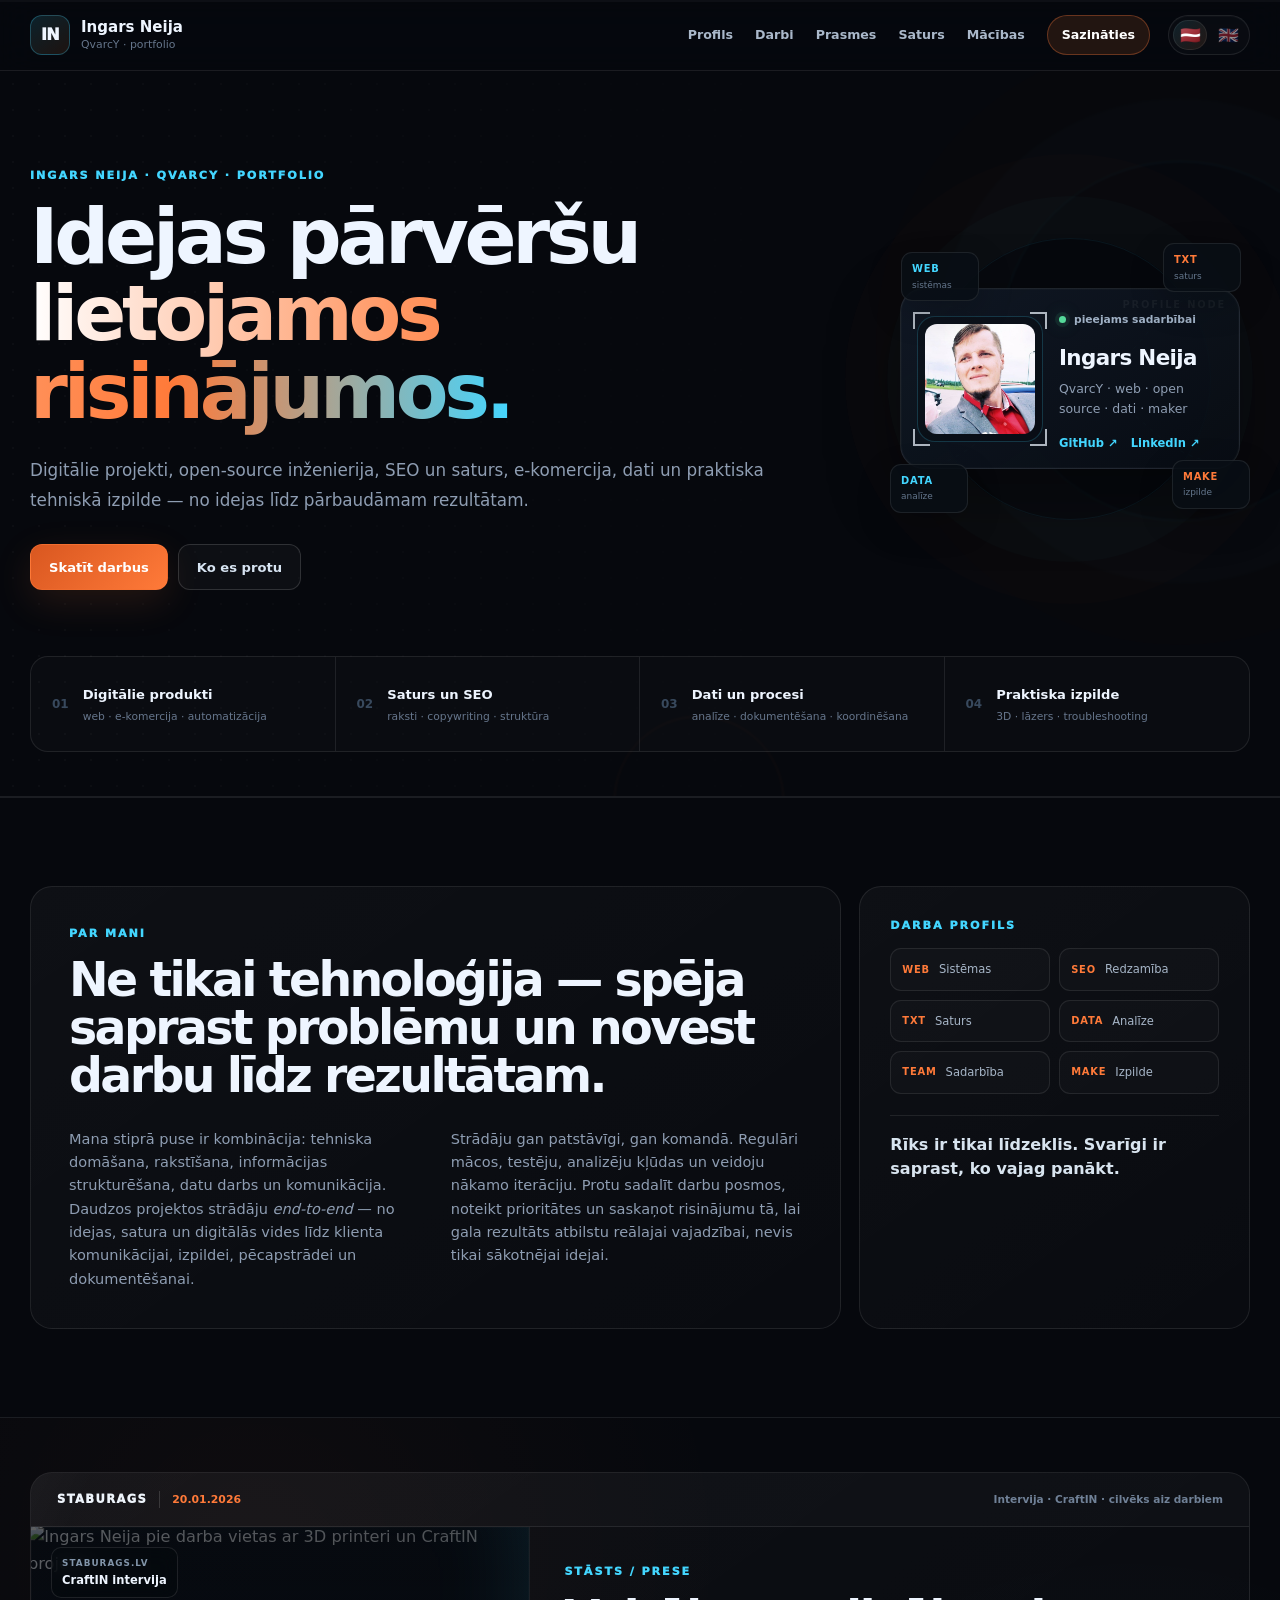
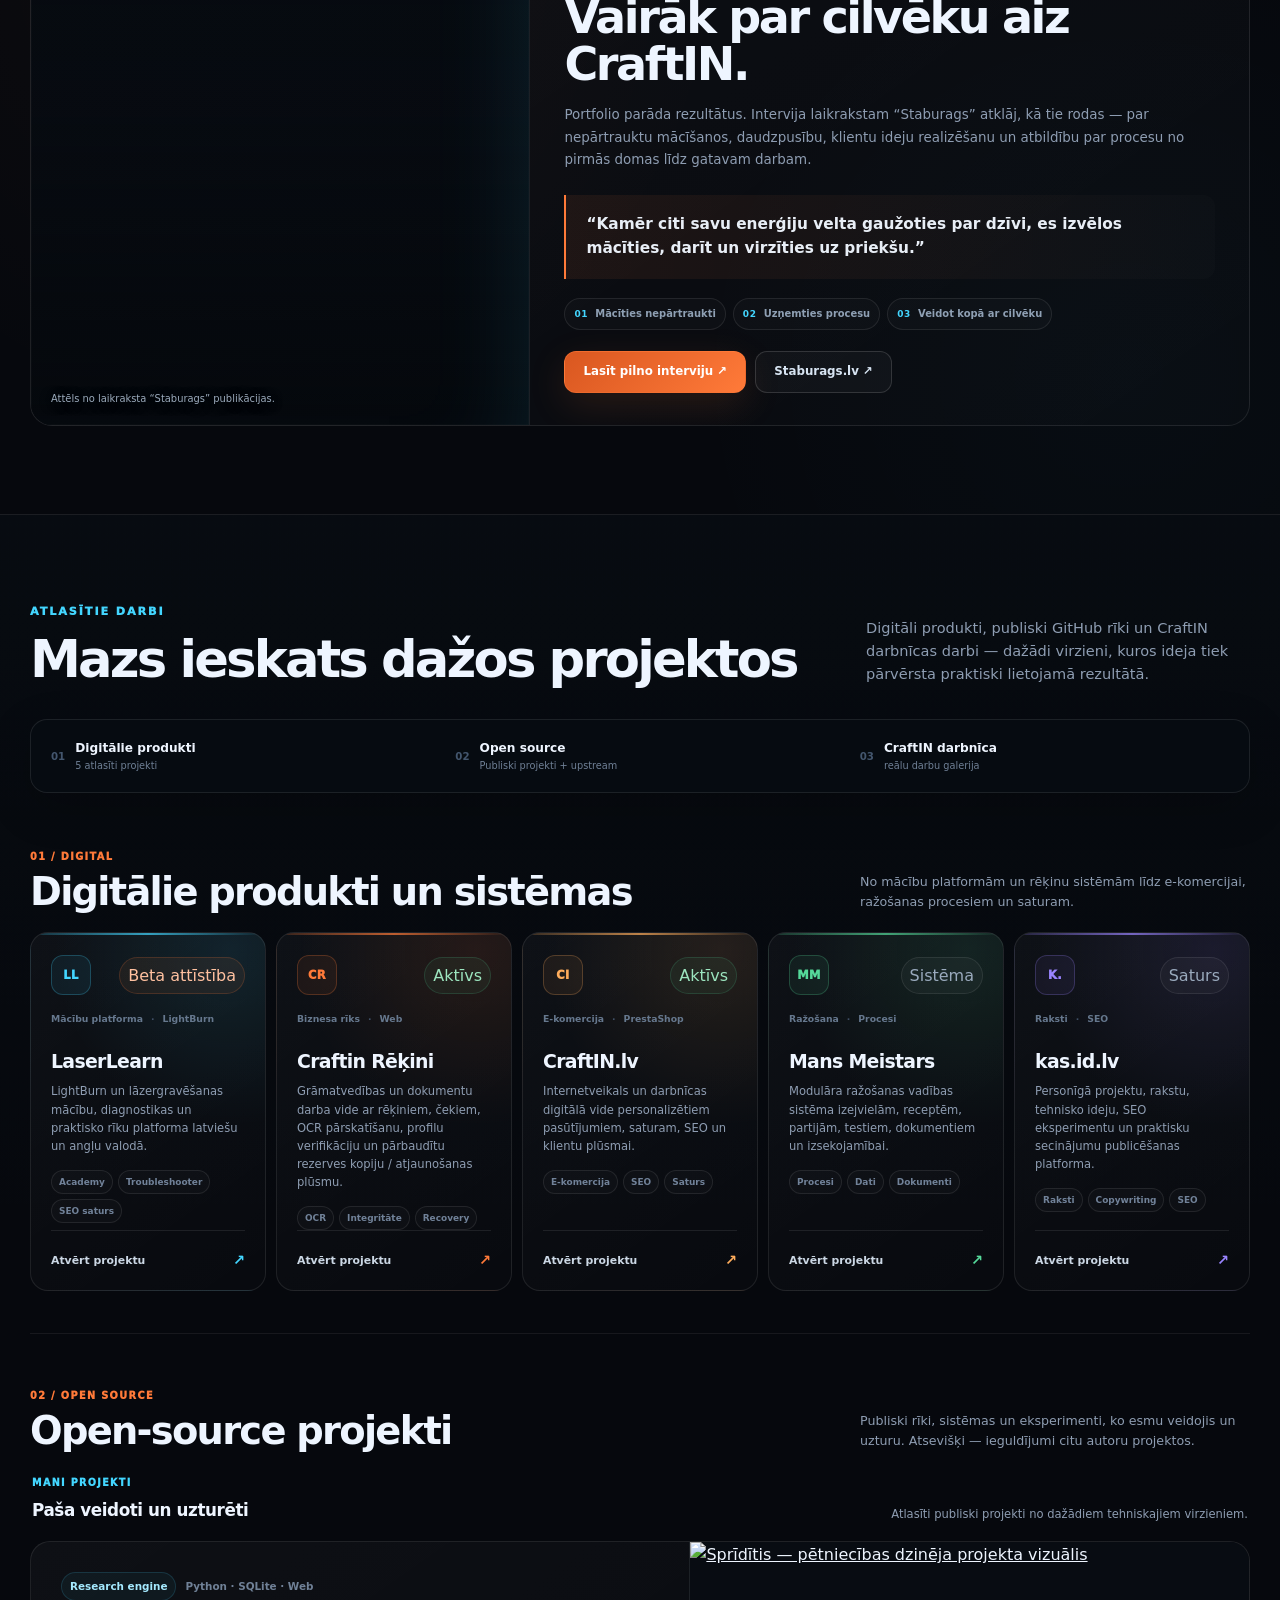
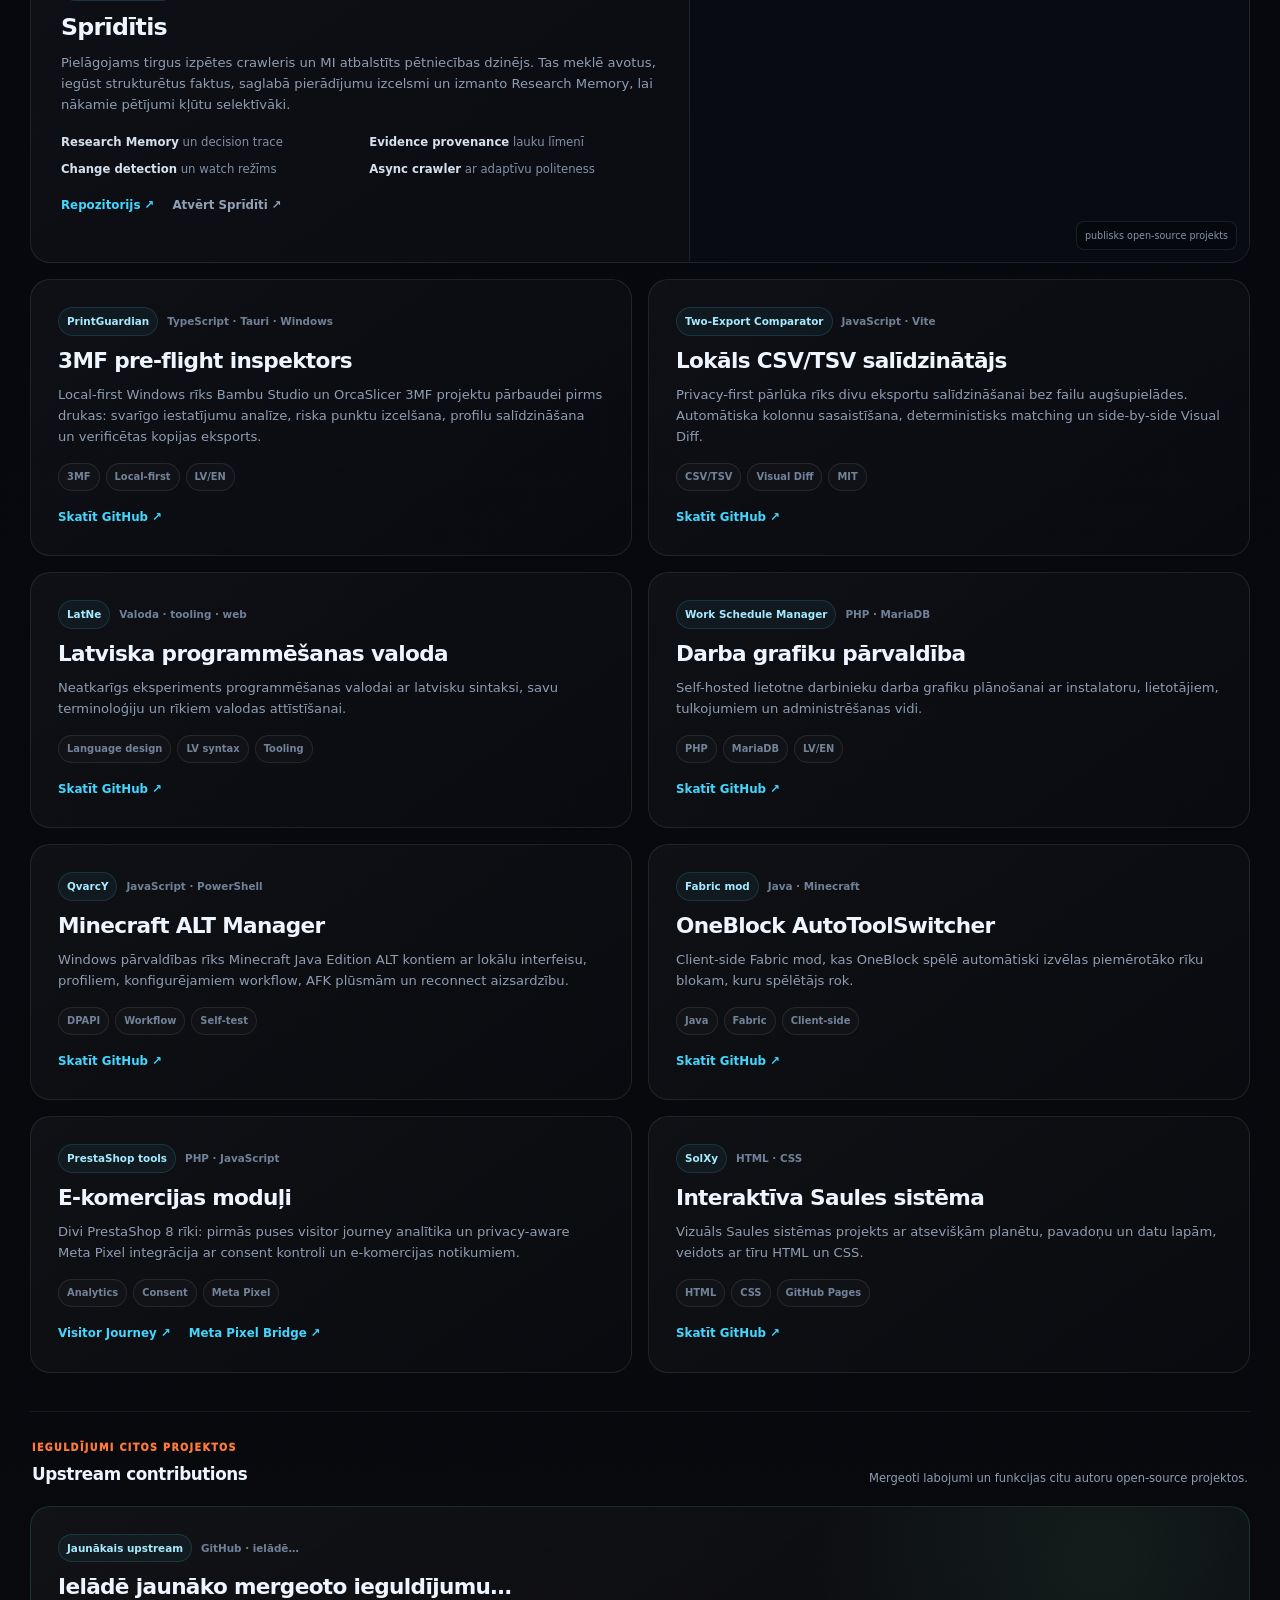
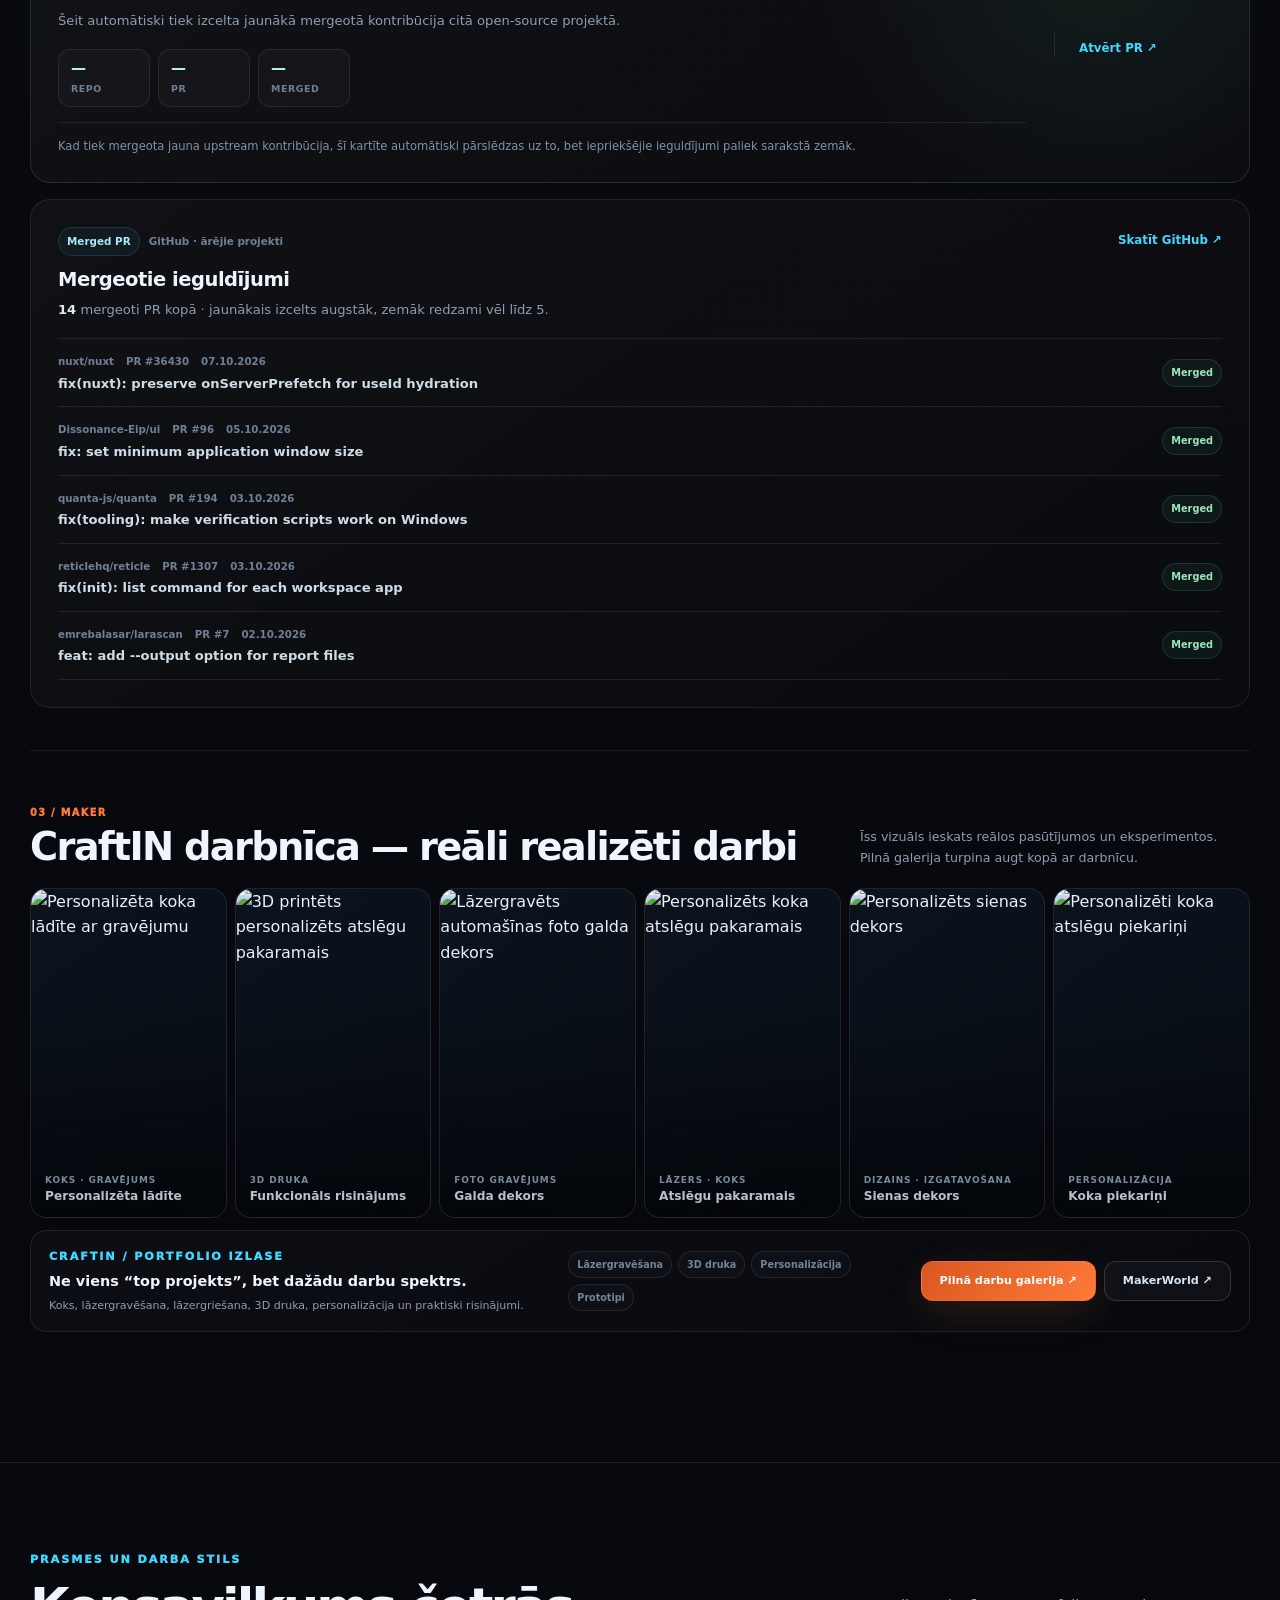
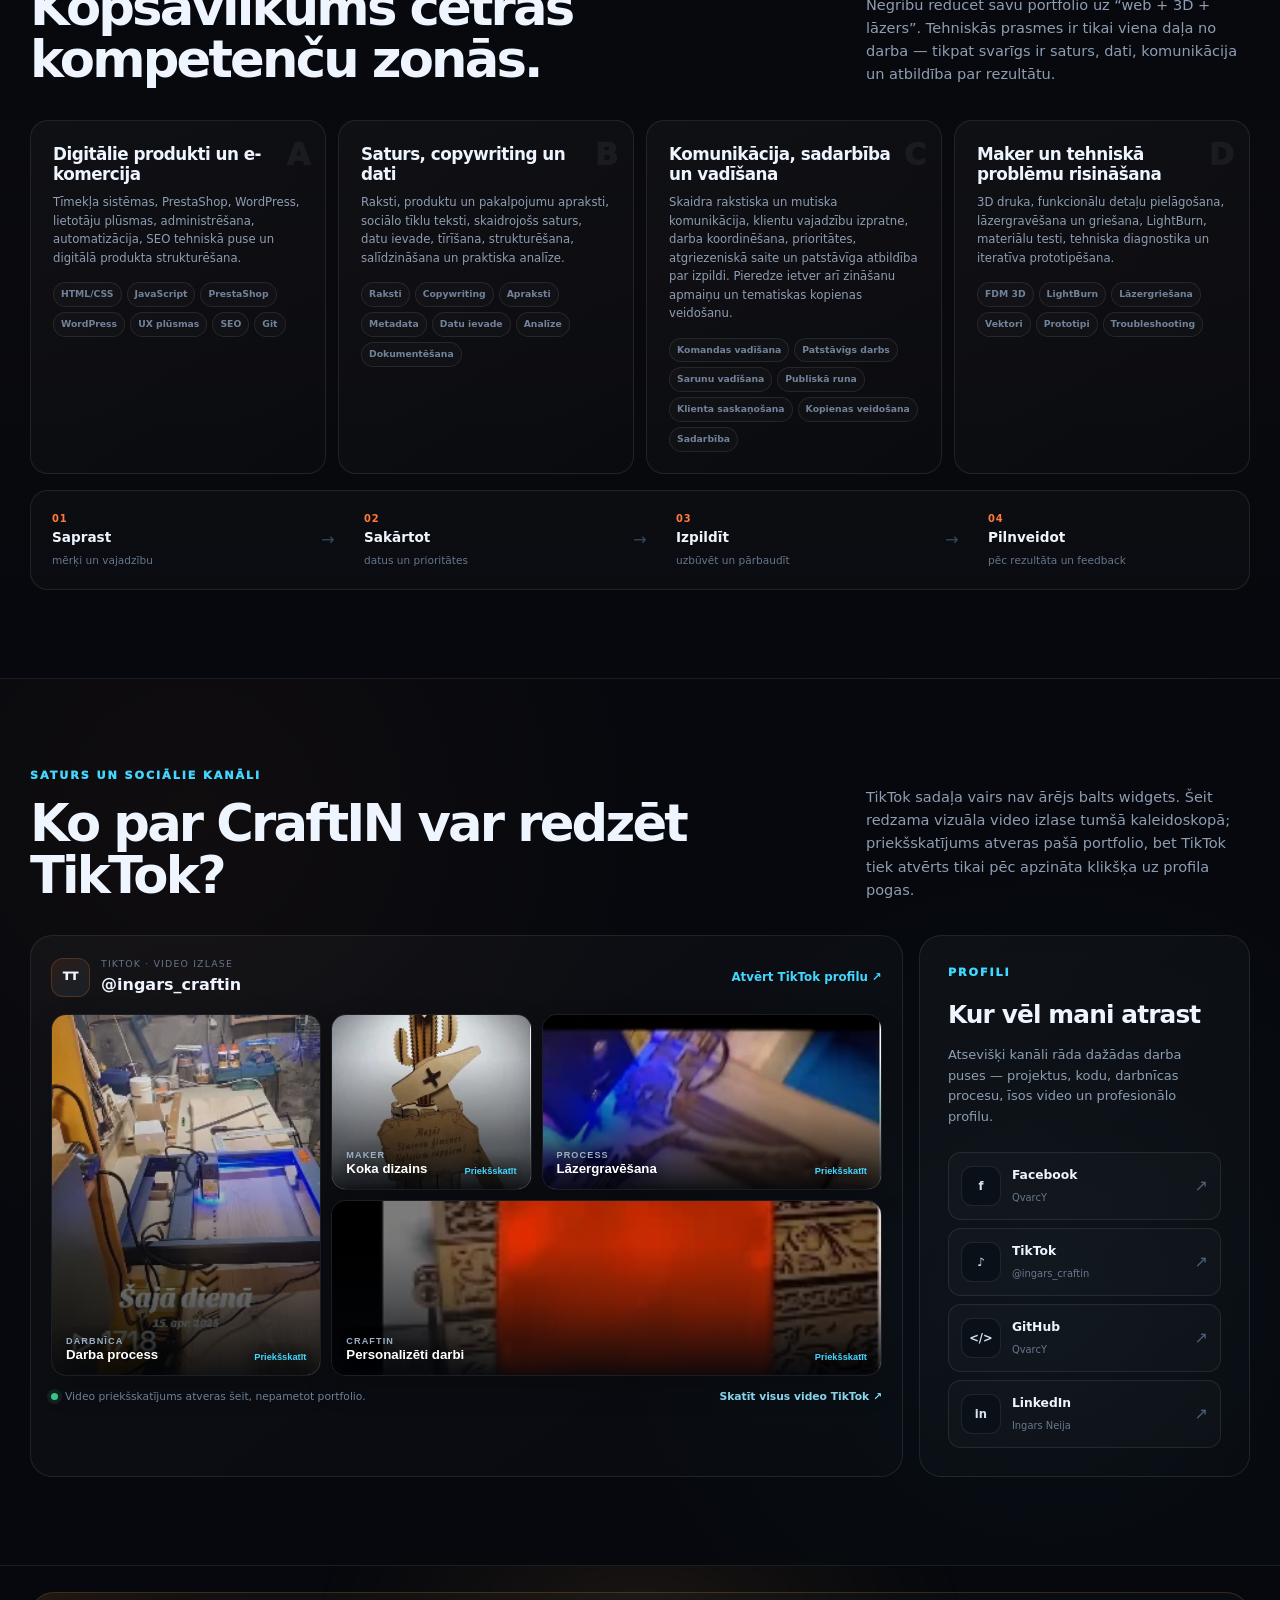
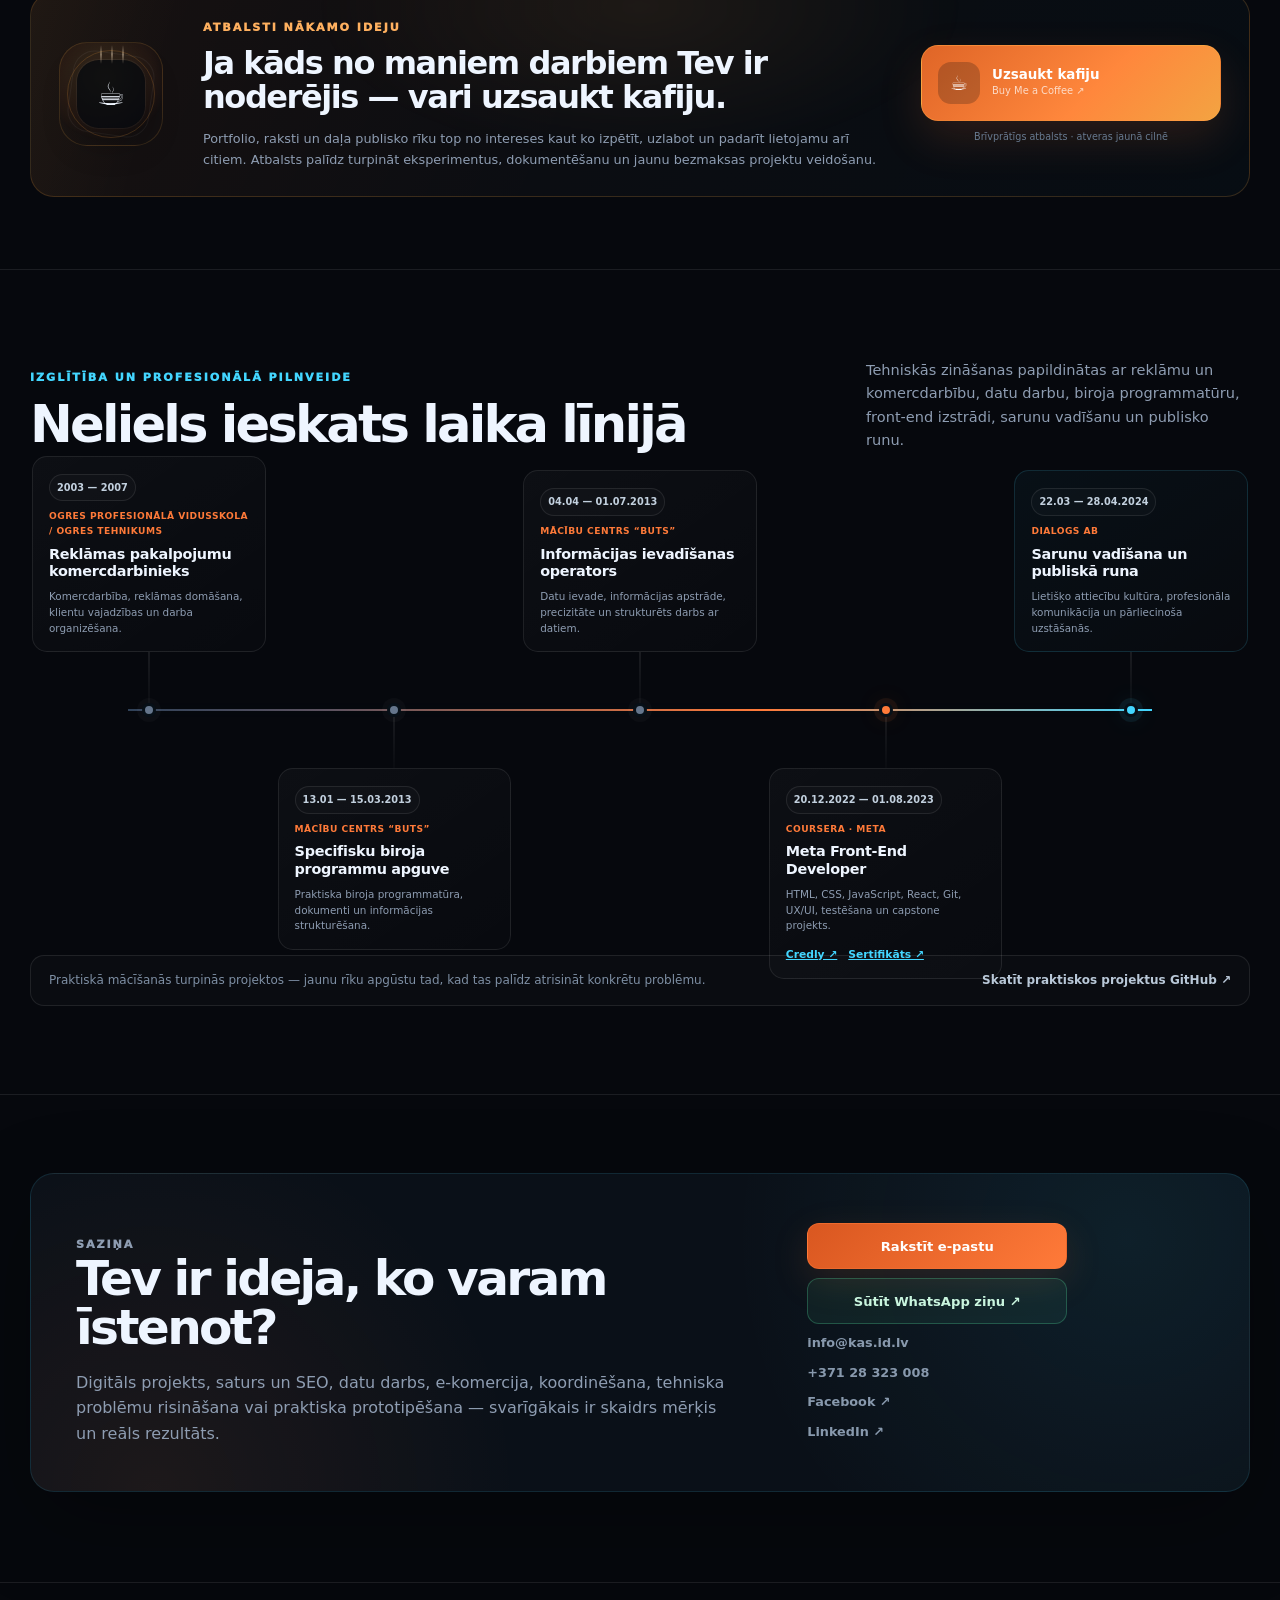
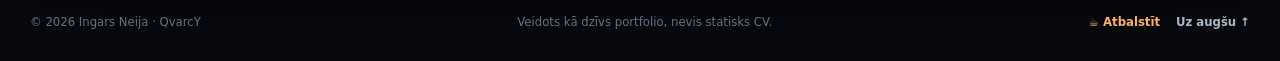
==== commit a9316bd1: "feat: highlight latest upstream contribution" ====
--- a/index.html
+++ b/index.html
@@ -482,7 +482,7 @@
 </script>
 <script>document.documentElement.classList.add('js');</script>
 <link href="assets/css/portfolio.css?v=20261002-v16" rel="stylesheet"/>
-<script defer="" src="assets/js/portfolio.js?v=20261002-v16"></script>
+<script defer="" src="assets/js/portfolio.js?v=20261007-v17"></script>
 </head>
 <body>
 <div aria-hidden="true" class="top-anchor" id="top"></div>
@@ -700,16 +700,22 @@
 </div>
 <p>Mergeoti labojumi un funkcijas citu autoru open-source projektos.</p>
 </div>
-<article class="repo-card repo-impact glow-card reveal">
-<div class="impact-copy"><div class="project-kicker"><span class="repo-badge">External contribution</span><span>VibeAudio · JavaScript · Windows</span></div><h4>Divi labojumi, kas nonāca upstream release</h4><p>VibeAudio projektā uz Windows tika atrasti un izlaboti divi reāli defekti. Abi PR tika maintainer pārbaudīti un merge'oti, pilnā testa kopa sasniedza 52/52, un labojumi tika publicēti <strong>v0.8.1</strong> ar QvarcY credit release piezīmēs.</p><div class="impact-stats"><span><b>2</b><small>merged PR</small></span><span><b>52/52</b><small>testi</small></span><span><b>v0.8.1</b><small>shipped</small></span></div><p class="impact-note">Maintainer norādīja, ka projekts līdz tam nebija reāli palaists uz Windows un vienu no atrastajām kļūdām CI konstrukcijas dēļ nevarēja atklāt.</p></div>
-<div class="impact-links"><a class="text-link" href="https://github.com/kiril6/vibeaudio/pull/10" rel="external noopener noreferrer" target="_blank">PR #10 ↗</a><a class="text-link" href="https://github.com/kiril6/vibeaudio/pull/11" rel="external noopener noreferrer" target="_blank">PR #11 ↗</a><a class="text-link" href="https://github.com/kiril6/vibeaudio/releases/tag/v0.8.1" rel="external noopener noreferrer" target="_blank">Release v0.8.1 ↗</a></div>
+<article class="repo-card repo-impact glow-card reveal" data-latest-contribution>
+<div class="impact-copy">
+<div class="project-kicker"><span class="repo-badge">Jaunākais upstream</span><span data-latest-meta>GitHub · ielādē…</span></div>
+<h4 data-latest-title>Ielādē jaunāko mergeoto ieguldījumu…</h4>
+<p>Šeit automātiski tiek izcelta jaunākā mergeotā kontribūcija citā open-source projektā.</p>
+<div class="impact-stats"><span><b data-latest-repo>—</b><small>repo</small></span><span><b data-latest-pr>—</b><small>PR</small></span><span><b data-latest-date>—</b><small>merged</small></span></div>
+<p class="impact-note">Kad tiek mergeota jauna upstream kontribūcija, šī kartīte automātiski pārslēdzas uz to, bet iepriekšējie ieguldījumi paliek sarakstā zemāk.</p>
+</div>
+<div class="impact-links"><a class="text-link" data-latest-link href="#" rel="external noopener noreferrer" target="_blank" hidden>Atvērt PR ↗</a></div>
 </article>
 <article class="repo-card repo-contributions glow-card reveal">
 <div class="contribution-head">
 <div>
 <div class="project-kicker"><span class="repo-badge">Merged PR</span><span>GitHub · ārējie projekti</span></div>
 <h4>Mergeotie ieguldījumi</h4>
-<p><strong class="contribution-count" data-contribution-count>—</strong> mergeoti PR kopā · redzami 5 jaunākie.</p>
+<p><strong class="contribution-count" data-contribution-count>—</strong> mergeoti PR kopā · jaunākais izcelts augstāk, zemāk redzami vēl līdz 5.</p>
 </div>
 <a class="text-link contribution-all-link" href="https://github.com/search?q=is%3Apr+author%3AQvarcY+is%3Amerged+-user%3AQvarcY&amp;type=pullrequests" rel="external noopener noreferrer" target="_blank">Skatīt GitHub ↗</a>
 </div>
@@ -722,6 +728,9 @@
   data-pr-label="PR"
   data-merged-label="Merged"
   data-error-label="Neizdevās ielādēt ieguldījumu sarakstu."
+  data-empty-label="Citu mergeotu ieguldījumu vēl nav."
+  data-latest-empty-label="Vēl nav mergeotu upstream ieguldījumu."
+  data-latest-error-label="Neizdevās ielādēt jaunāko ieguldījumu."
 >
 <p class="contribution-loading">Ielādē ieguldījumu sarakstu…</p>
 </div>
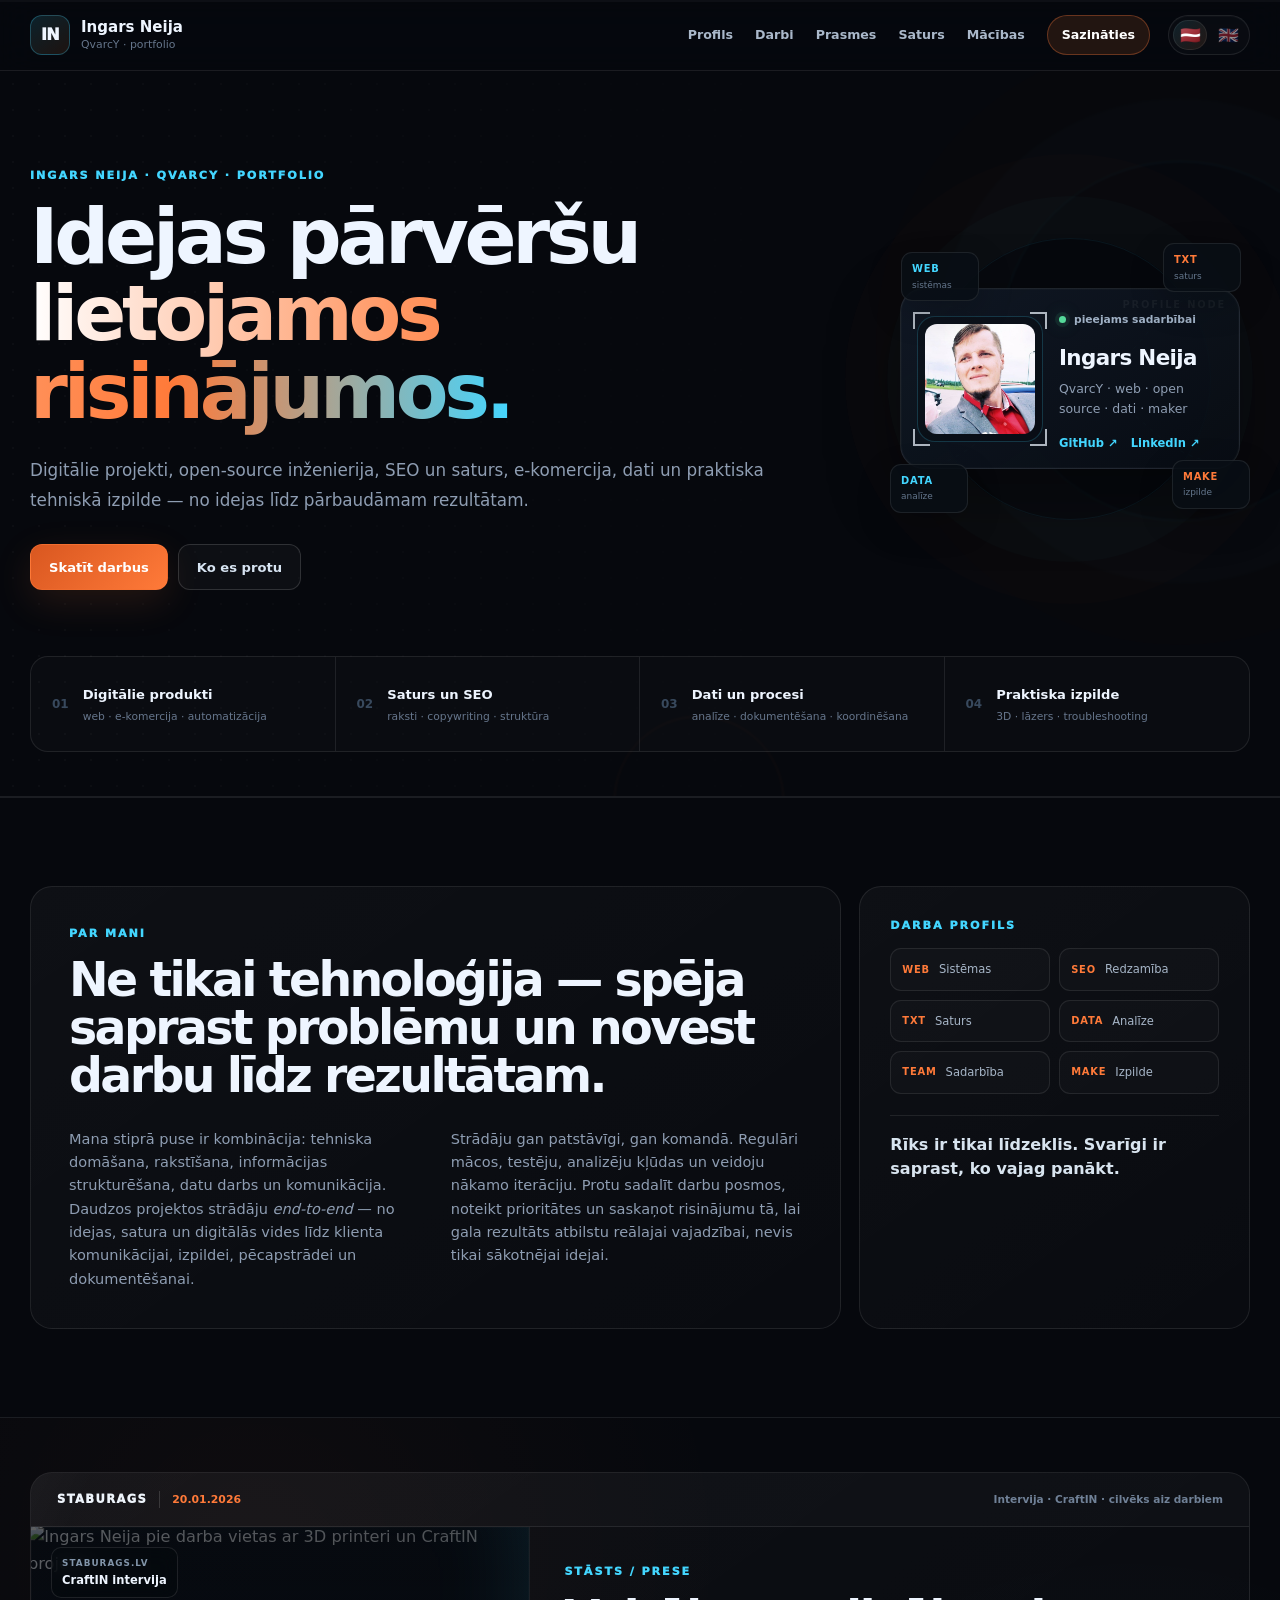
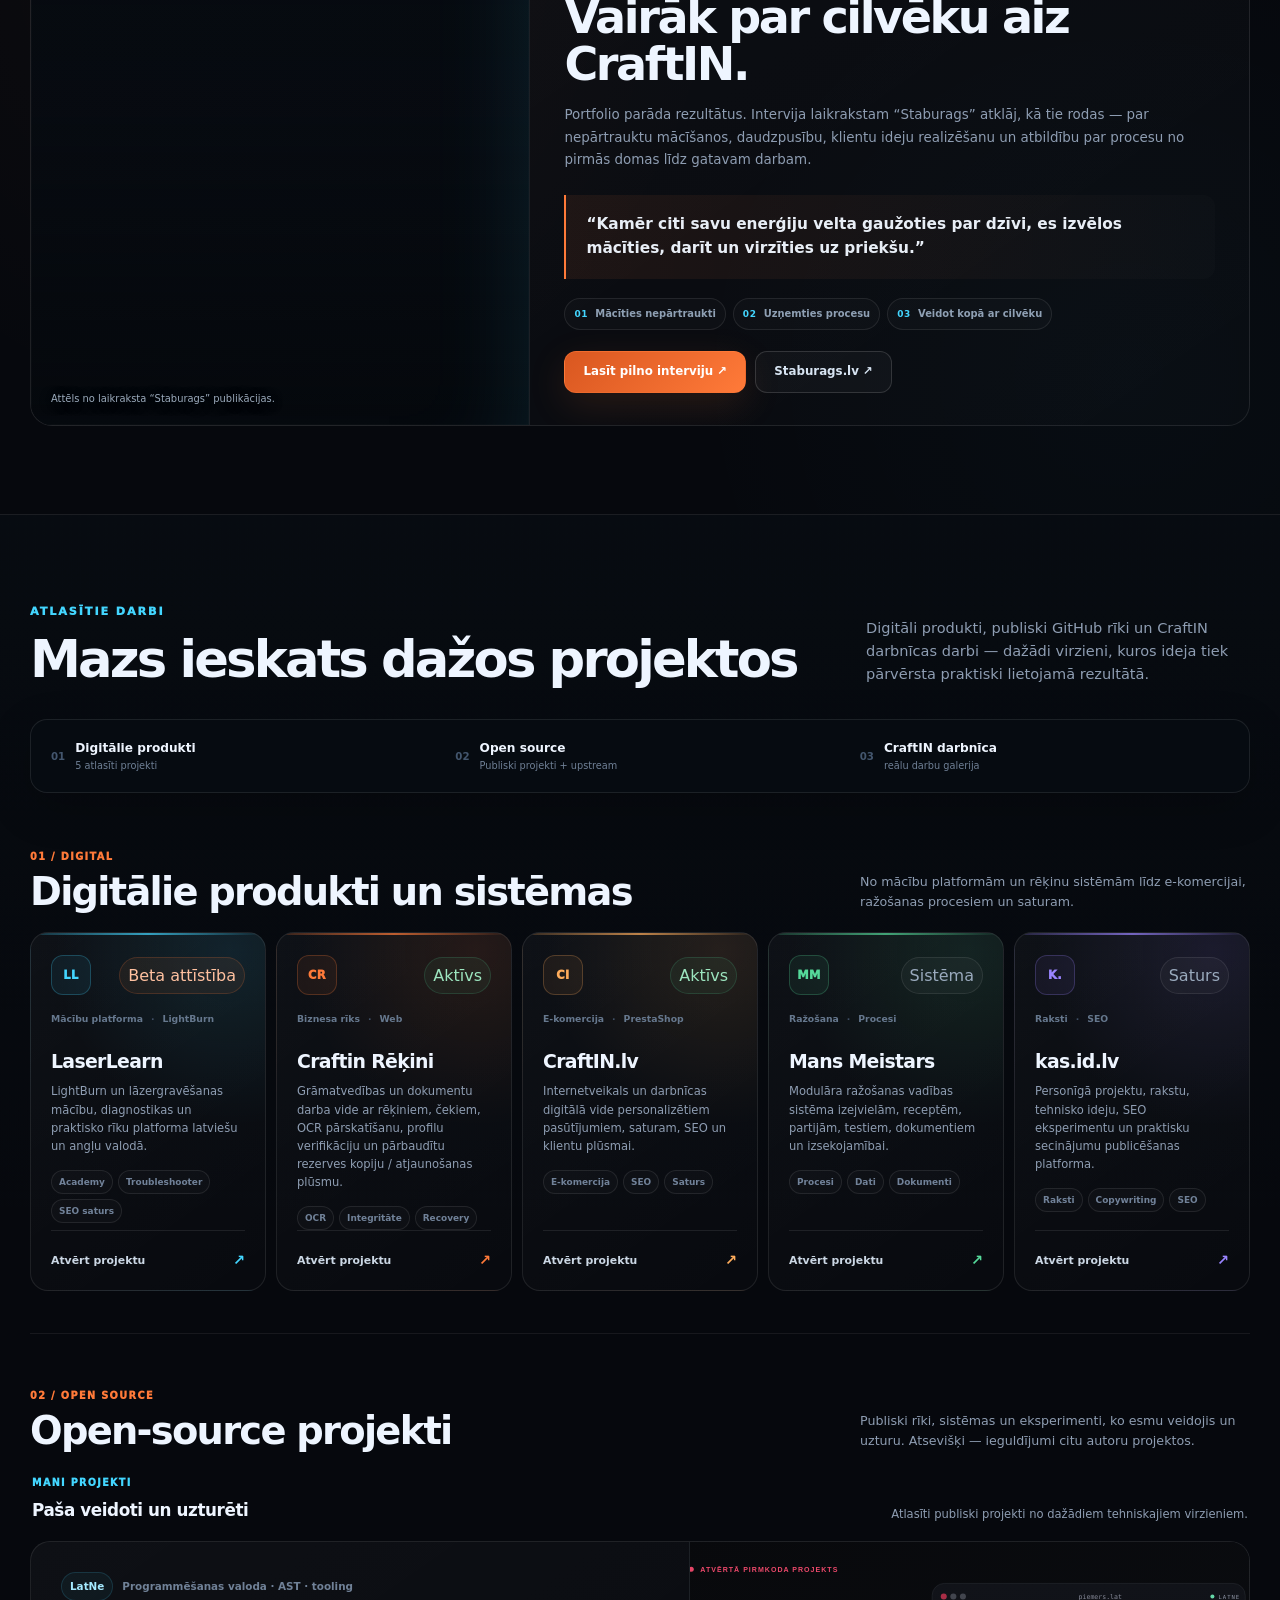
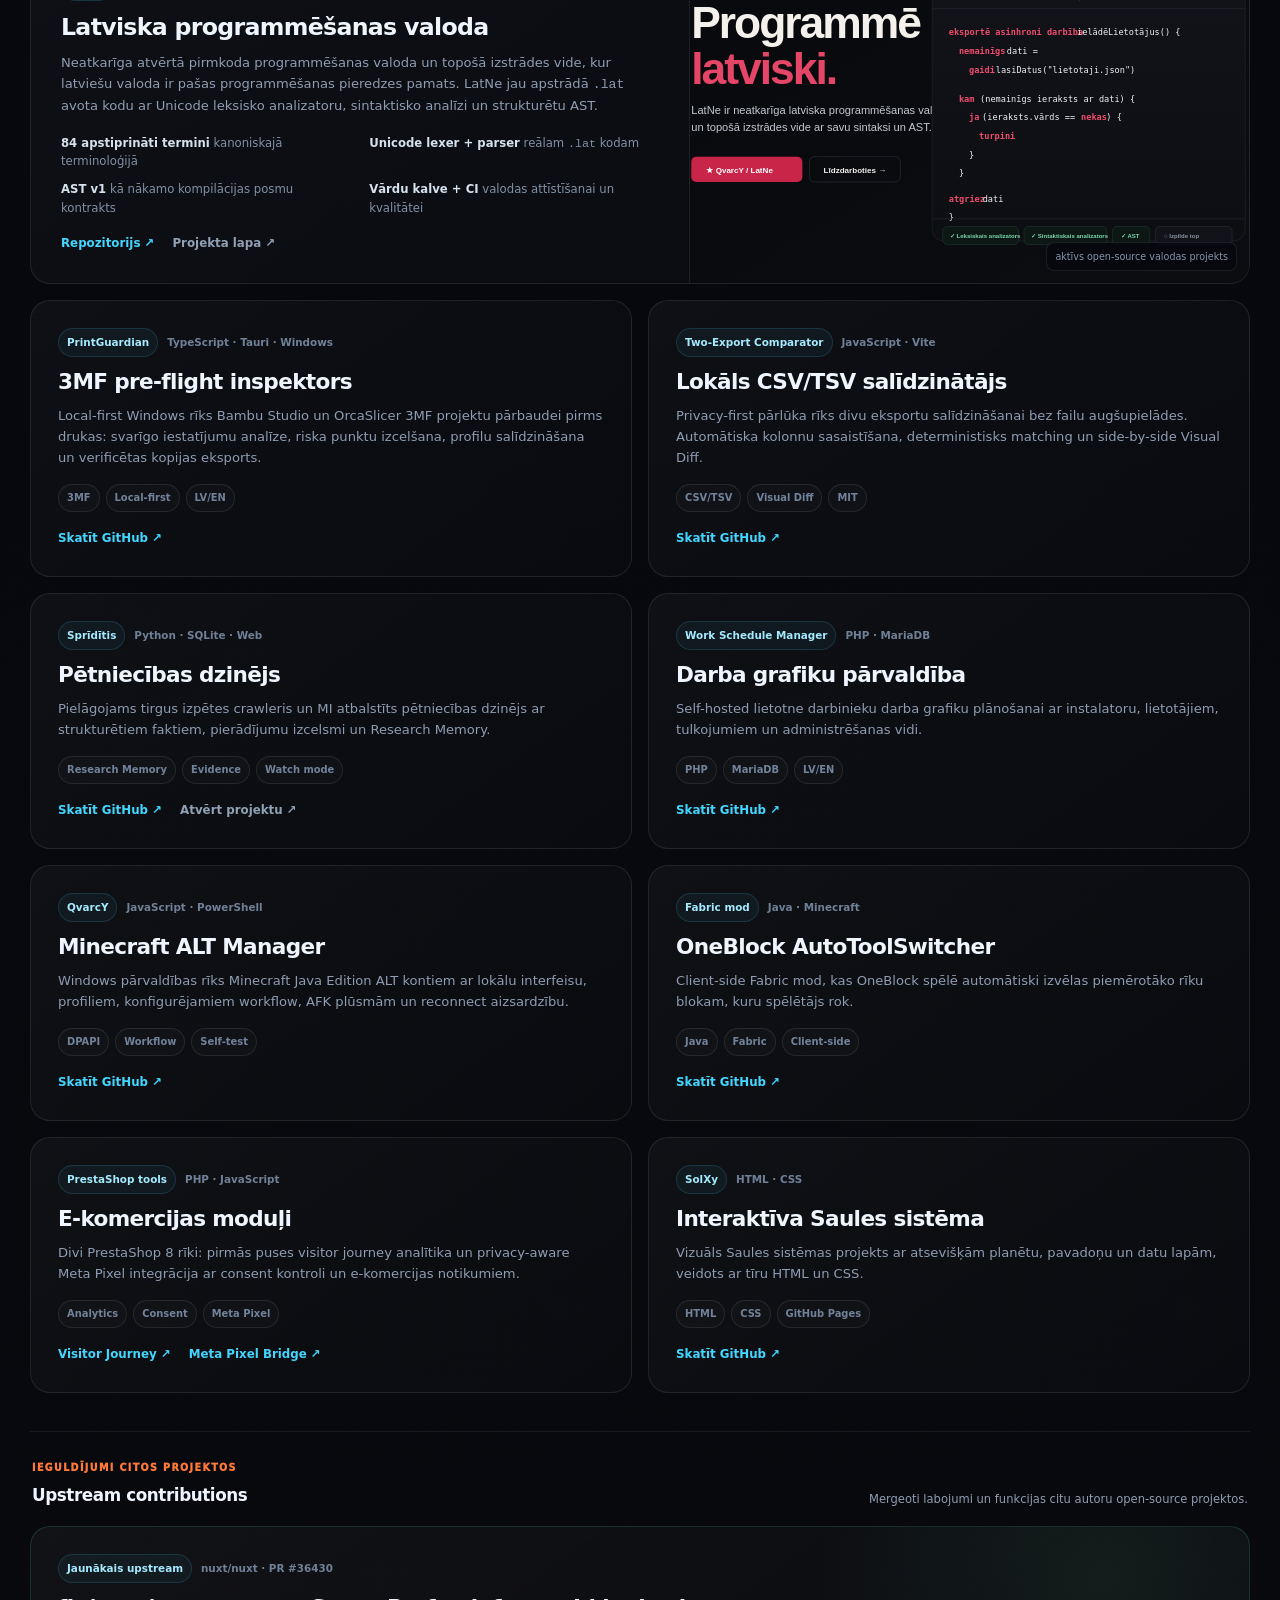
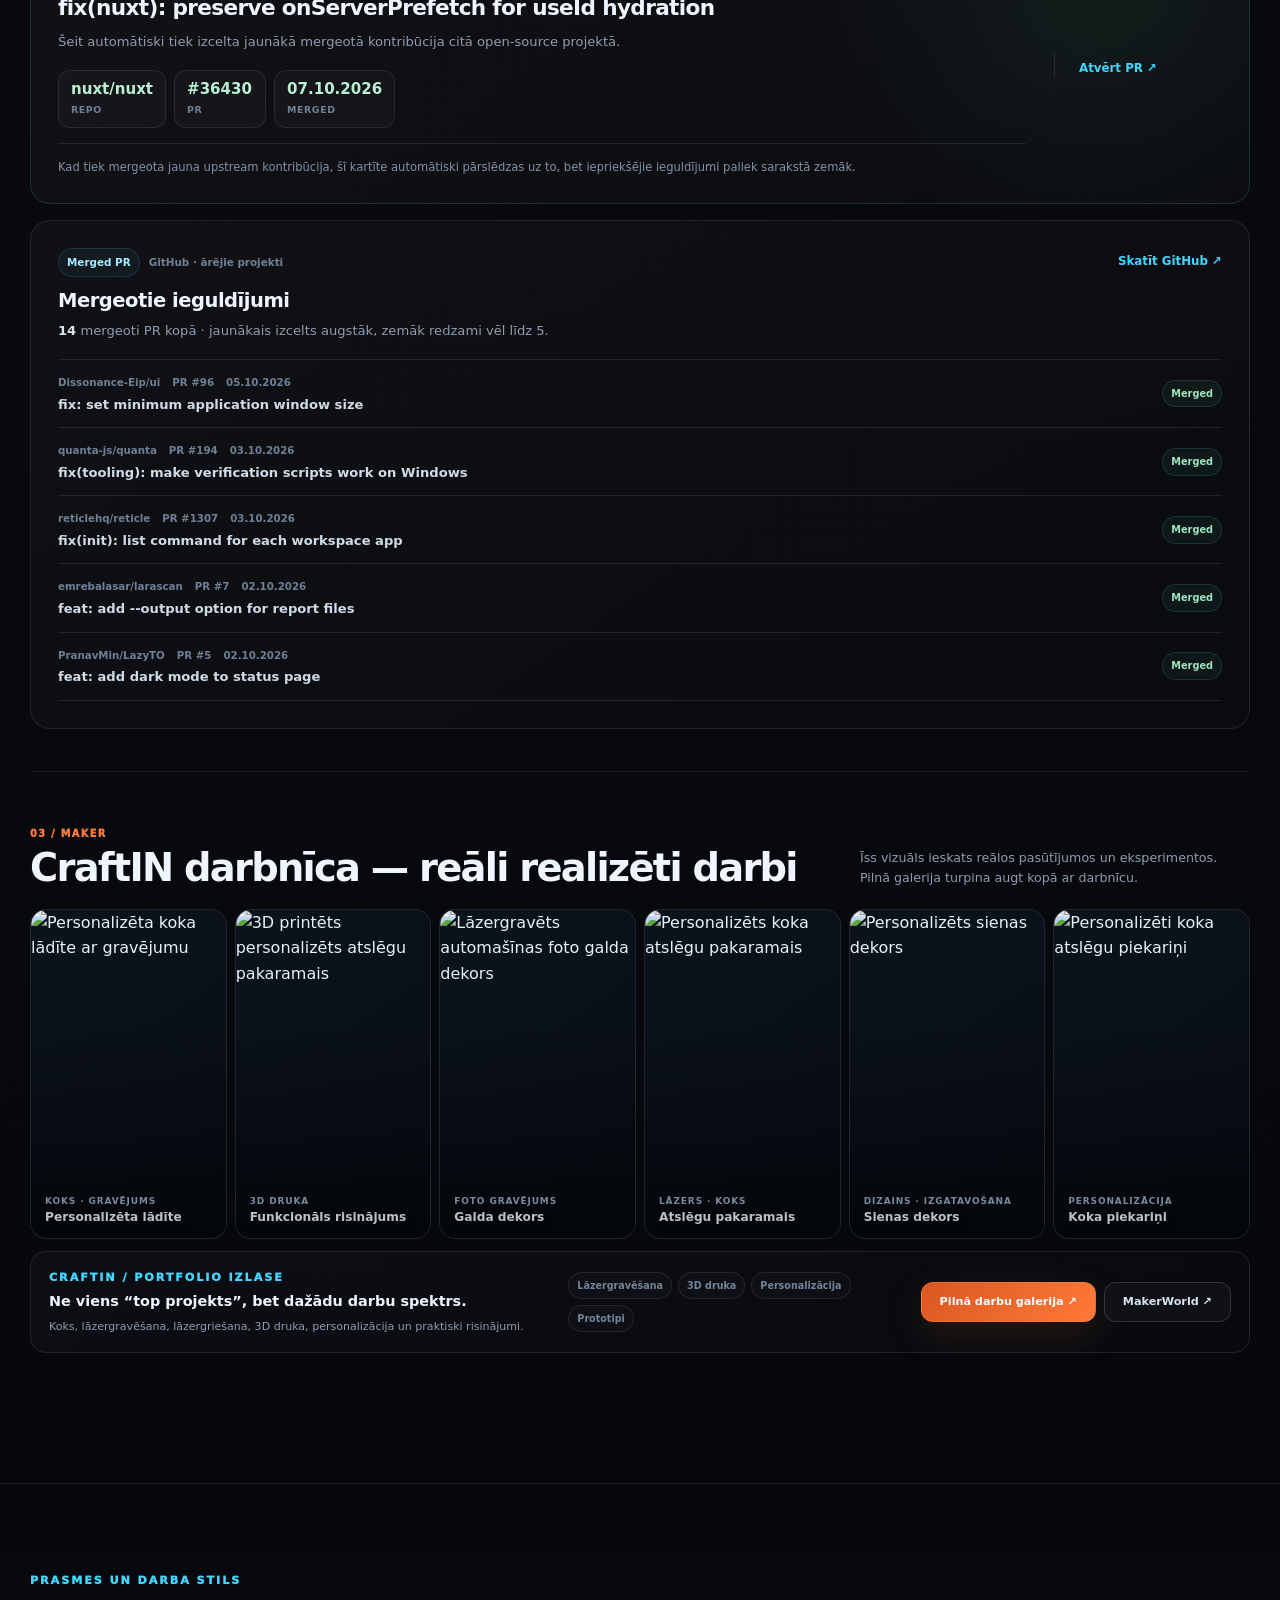
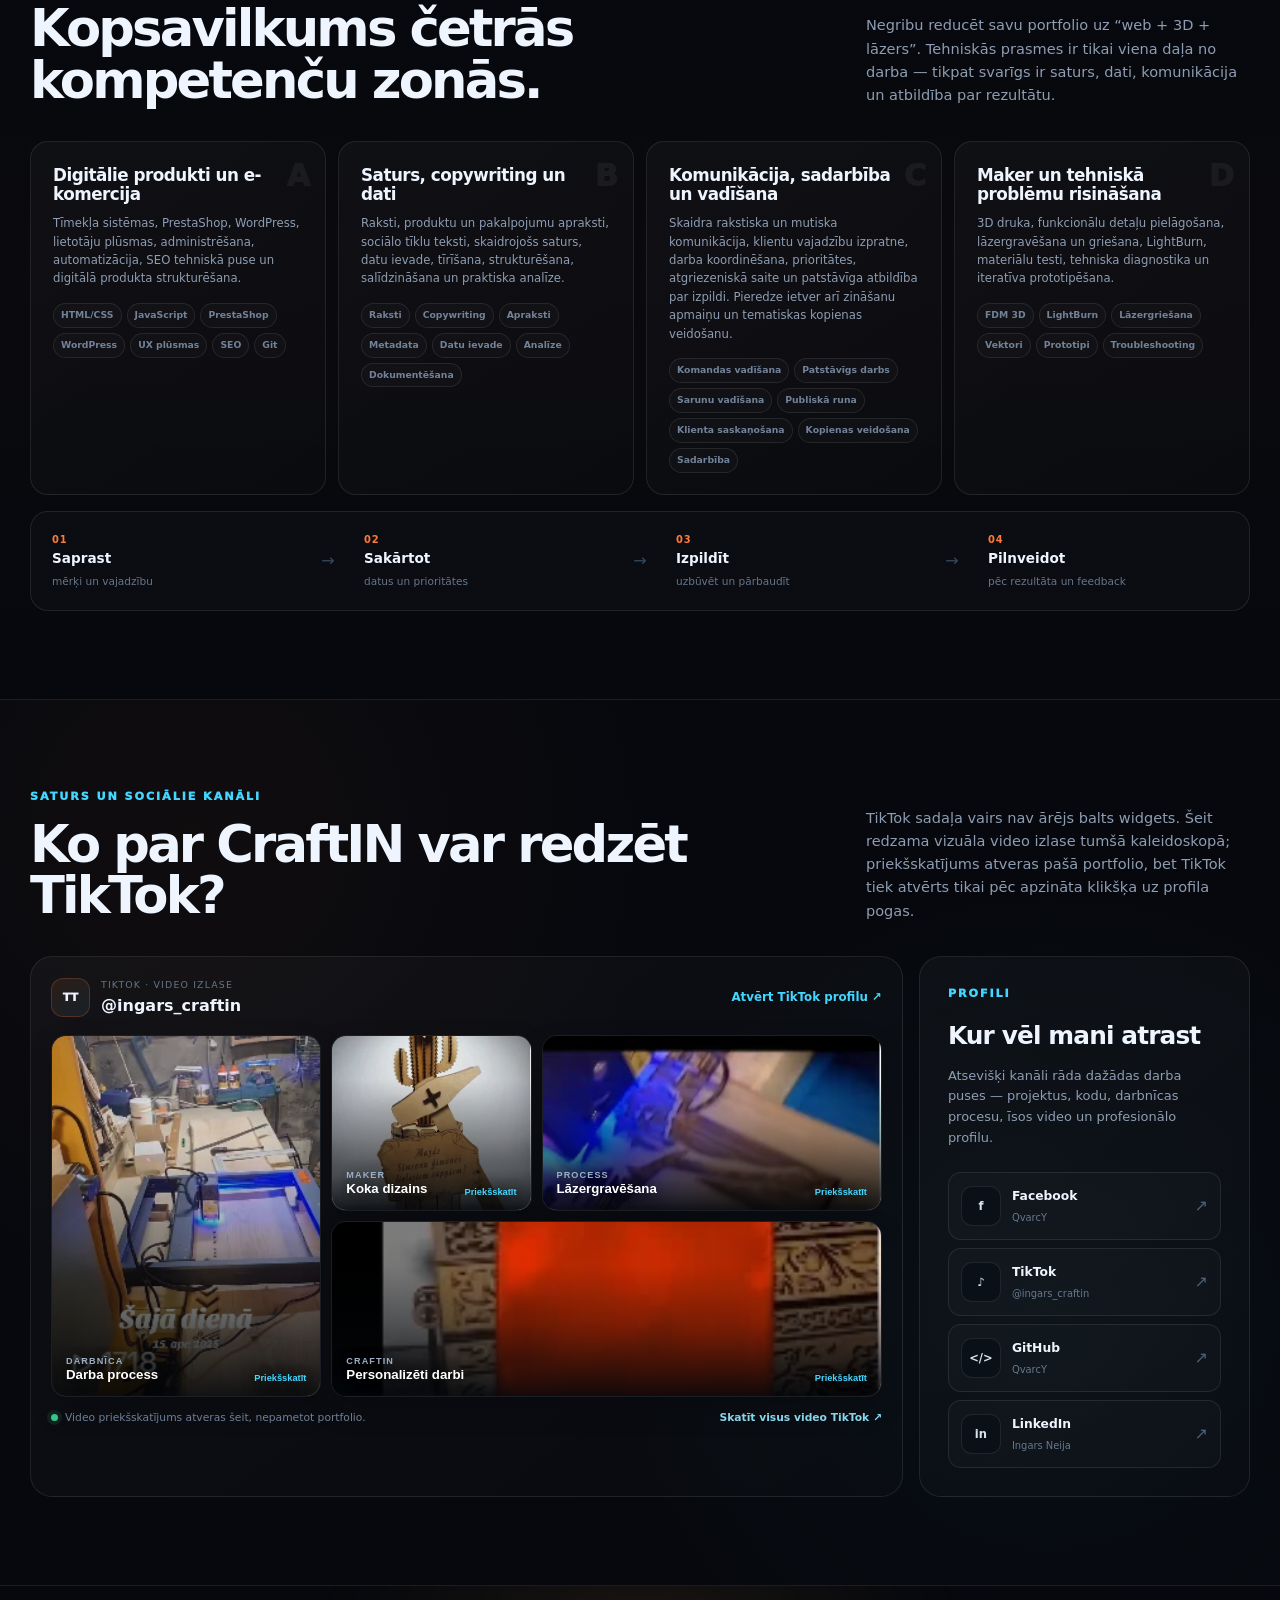
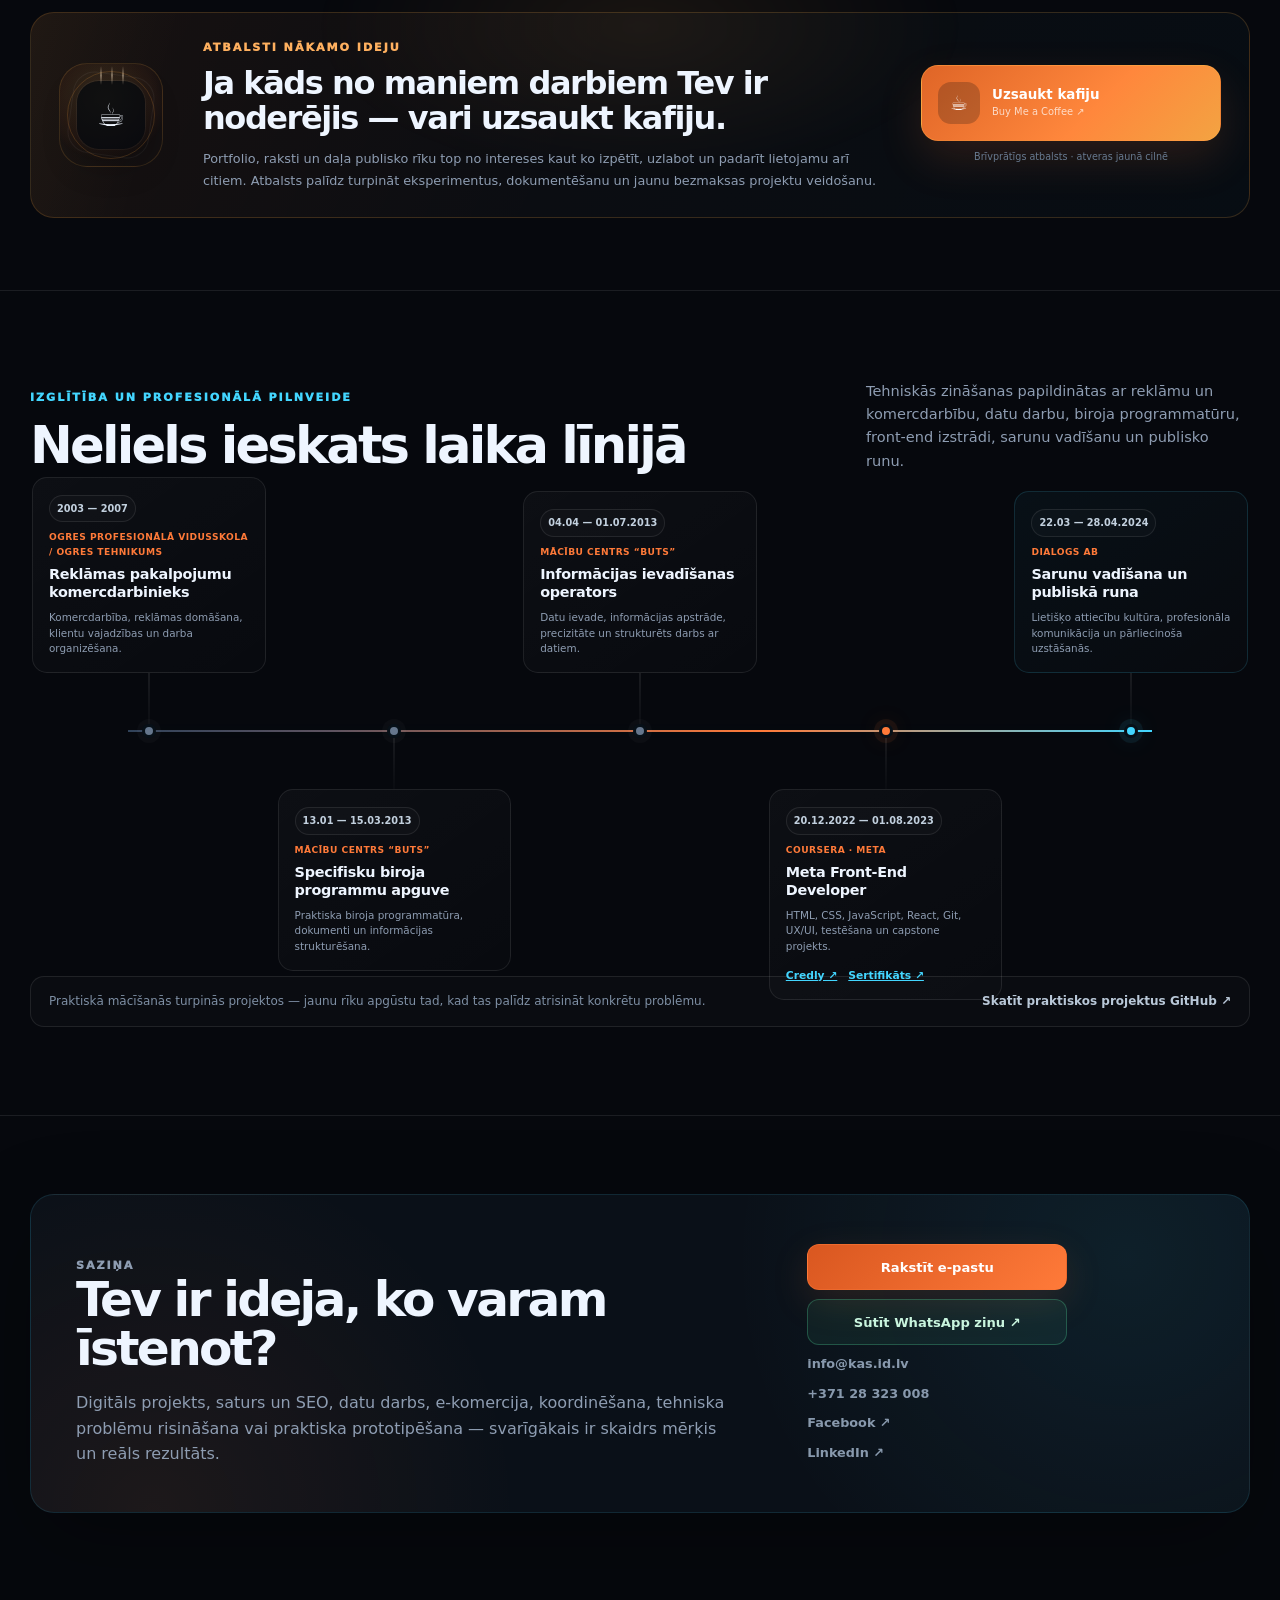
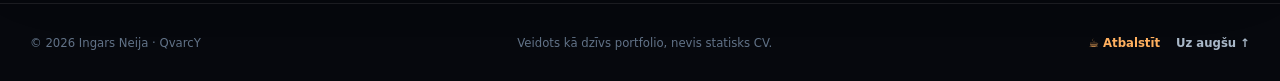
==== commit b7c1f5f9: "feat: feature LatNe in portfolio" ====
--- a/index.html
+++ b/index.html
@@ -676,12 +676,12 @@
 <p>Atlasīti publiski projekti no dažādiem tehniskajiem virzieniem.</p>
 </div>
 <article class="repo-card repo-featured glow-card reveal">
-<div class="repo-copy"><div class="project-kicker"><span class="repo-badge">Research engine</span><span>Python · SQLite · Web</span></div><h4>Sprīdītis</h4><p>Pielāgojams tirgus izpētes crawleris un MI atbalstīts pētniecības dzinējs. Tas meklē avotus, iegūst strukturētus faktus, saglabā pierādījumu izcelsmi un izmanto Research Memory, lai nākamie pētījumi kļūtu selektīvāki.</p><ul class="repo-points"><li><b>Research Memory</b> un decision trace</li><li><b>Evidence provenance</b> lauku līmenī</li><li><b>Change detection</b> un watch režīms</li><li><b>Async crawler</b> ar adaptīvu politeness</li></ul><div class="repo-actions"><a class="text-link" href="https://github.com/QvarcY/spriditis" rel="external noopener noreferrer" target="_blank">Repozitorijs ↗</a><a class="subtle-link" href="https://spriditis.craftin.lv/" rel="external noopener noreferrer" target="_blank">Atvērt Sprīdīti ↗</a></div></div>
-<a class="repo-image" href="https://github.com/QvarcY/spriditis" rel="external noopener noreferrer" target="_blank"><img alt="Sprīdītis — pētniecības dzinēja projekta vizuālis" decoding="async" loading="lazy" src="https://raw.githubusercontent.com/QvarcY/spriditis/main/assets/spriditis-banner.png"/><span>publisks open-source projekts</span></a>
+<div class="repo-copy"><div class="project-kicker"><span class="repo-badge">LatNe</span><span>Programmēšanas valoda · AST · tooling</span></div><h4>Latviska programmēšanas valoda</h4><p>Neatkarīga atvērtā pirmkoda programmēšanas valoda un topošā izstrādes vide, kur latviešu valoda ir pašas programmēšanas pieredzes pamats. LatNe jau apstrādā <code>.lat</code> avota kodu ar Unicode leksisko analizatoru, sintaktisko analīzi un strukturētu AST.</p><ul class="repo-points"><li><b>84 apstiprināti termini</b> kanoniskajā terminoloģijā</li><li><b>Unicode lexer + parser</b> reālam <code>.lat</code> kodam</li><li><b>AST v1</b> kā nākamo kompilācijas posmu kontrakts</li><li><b>Vārdu kalve + CI</b> valodas attīstīšanai un kvalitātei</li></ul><div class="repo-actions"><a class="text-link" href="https://github.com/QvarcY/LatNe" rel="external noopener noreferrer" target="_blank">Repozitorijs ↗</a><a class="subtle-link" href="https://qvarcy.github.io/LatNe/" rel="external noopener noreferrer" target="_blank">Projekta lapa ↗</a></div></div>
+<a class="repo-image" href="https://qvarcy.github.io/LatNe/" rel="external noopener noreferrer" target="_blank"><img alt="LatNe — latviskas programmēšanas valodas projekta vizuālis" decoding="async" loading="lazy" src="assets/images/latne-featured.svg"/><span>aktīvs open-source valodas projekts</span></a>
 </article>
 <article class="repo-card glow-card reveal"><div class="project-kicker"><span class="repo-badge">PrintGuardian</span><span>TypeScript · Tauri · Windows</span></div><h4>3MF pre-flight inspektors</h4><p>Local-first Windows rīks Bambu Studio un OrcaSlicer 3MF projektu pārbaudei pirms drukas: svarīgo iestatījumu analīze, riska punktu izcelšana, profilu salīdzināšana un verificētas kopijas eksports.</p><ul class="chip-list"><li>3MF</li><li>Local-first</li><li>LV/EN</li></ul><a class="text-link" href="https://github.com/QvarcY/PrintGuardian" rel="external noopener noreferrer" target="_blank">Skatīt GitHub ↗</a></article>
 <article class="repo-card glow-card reveal"><div class="project-kicker"><span class="repo-badge">Two-Export Comparator</span><span>JavaScript · Vite</span></div><h4>Lokāls CSV/TSV salīdzinātājs</h4><p>Privacy-first pārlūka rīks divu eksportu salīdzināšanai bez failu augšupielādes. Automātiska kolonnu sasaistīšana, deterministisks matching un side-by-side Visual Diff.</p><ul class="chip-list"><li>CSV/TSV</li><li>Visual Diff</li><li>MIT</li></ul><a class="text-link" href="https://github.com/QvarcY/two-export-comparator" rel="external noopener noreferrer" target="_blank">Skatīt GitHub ↗</a></article>
-<article class="repo-card glow-card reveal"><div class="project-kicker"><span class="repo-badge">LatNe</span><span>Valoda · tooling · web</span></div><h4>Latviska programmēšanas valoda</h4><p>Neatkarīgs eksperiments programmēšanas valodai ar latvisku sintaksi, savu terminoloģiju un rīkiem valodas attīstīšanai.</p><ul class="chip-list"><li>Language design</li><li>LV syntax</li><li>Tooling</li></ul><a class="text-link" href="https://github.com/QvarcY/LatNe" rel="external noopener noreferrer" target="_blank">Skatīt GitHub ↗</a></article>
+<article class="repo-card glow-card reveal"><div class="project-kicker"><span class="repo-badge">Sprīdītis</span><span>Python · SQLite · Web</span></div><h4>Pētniecības dzinējs</h4><p>Pielāgojams tirgus izpētes crawleris un MI atbalstīts pētniecības dzinējs ar strukturētiem faktiem, pierādījumu izcelsmi un Research Memory.</p><ul class="chip-list"><li>Research Memory</li><li>Evidence</li><li>Watch mode</li></ul><div class="repo-actions"><a class="text-link" href="https://github.com/QvarcY/spriditis" rel="external noopener noreferrer" target="_blank">Skatīt GitHub ↗</a><a class="subtle-link" href="https://spriditis.craftin.lv/" rel="external noopener noreferrer" target="_blank">Atvērt projektu ↗</a></div></article>
 
 <article class="repo-card glow-card reveal"><div class="project-kicker"><span class="repo-badge">Work Schedule Manager</span><span>PHP · MariaDB</span></div><h4>Darba grafiku pārvaldība</h4><p>Self-hosted lietotne darbinieku darba grafiku plānošanai ar instalatoru, lietotājiem, tulkojumiem un administrēšanas vidi.</p><ul class="chip-list"><li>PHP</li><li>MariaDB</li><li>LV/EN</li></ul><a class="text-link" href="https://github.com/QvarcY/work-schedule-manager" rel="external noopener noreferrer" target="_blank">Skatīt GitHub ↗</a></article>
 
